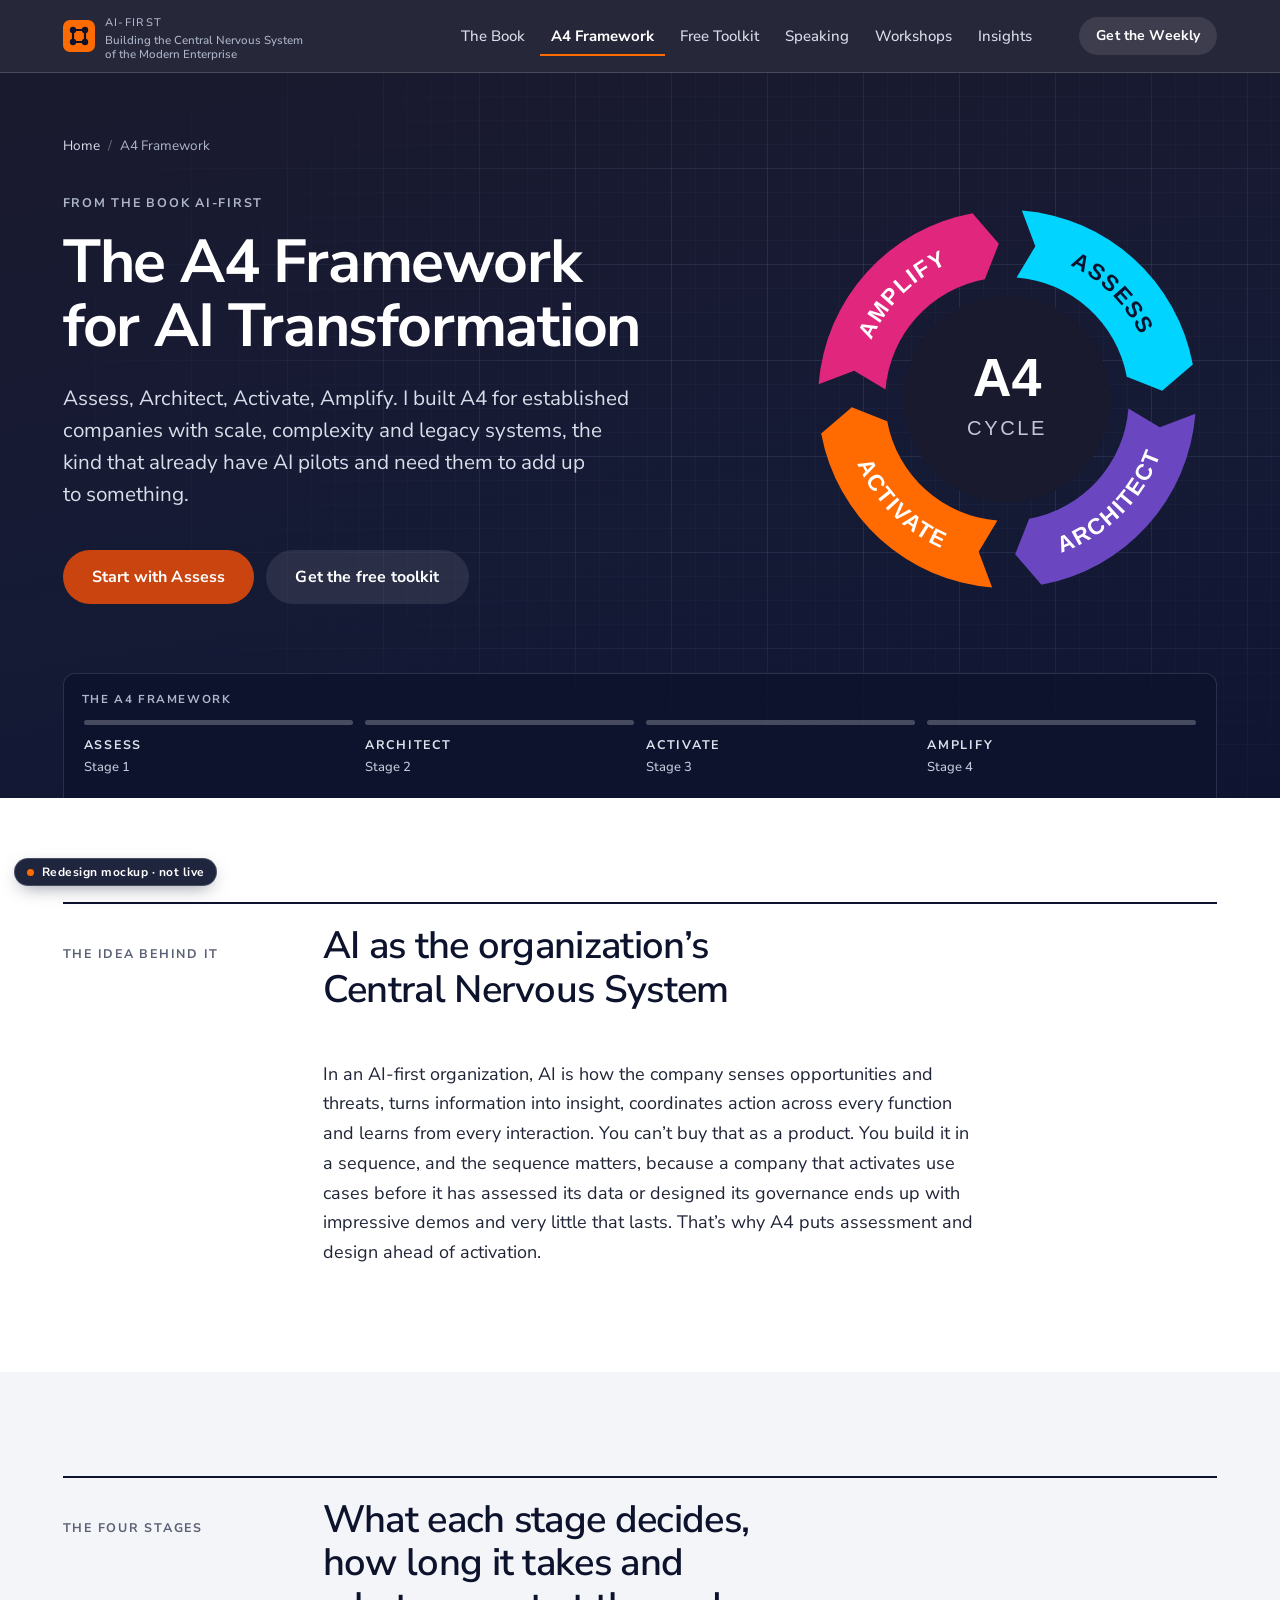
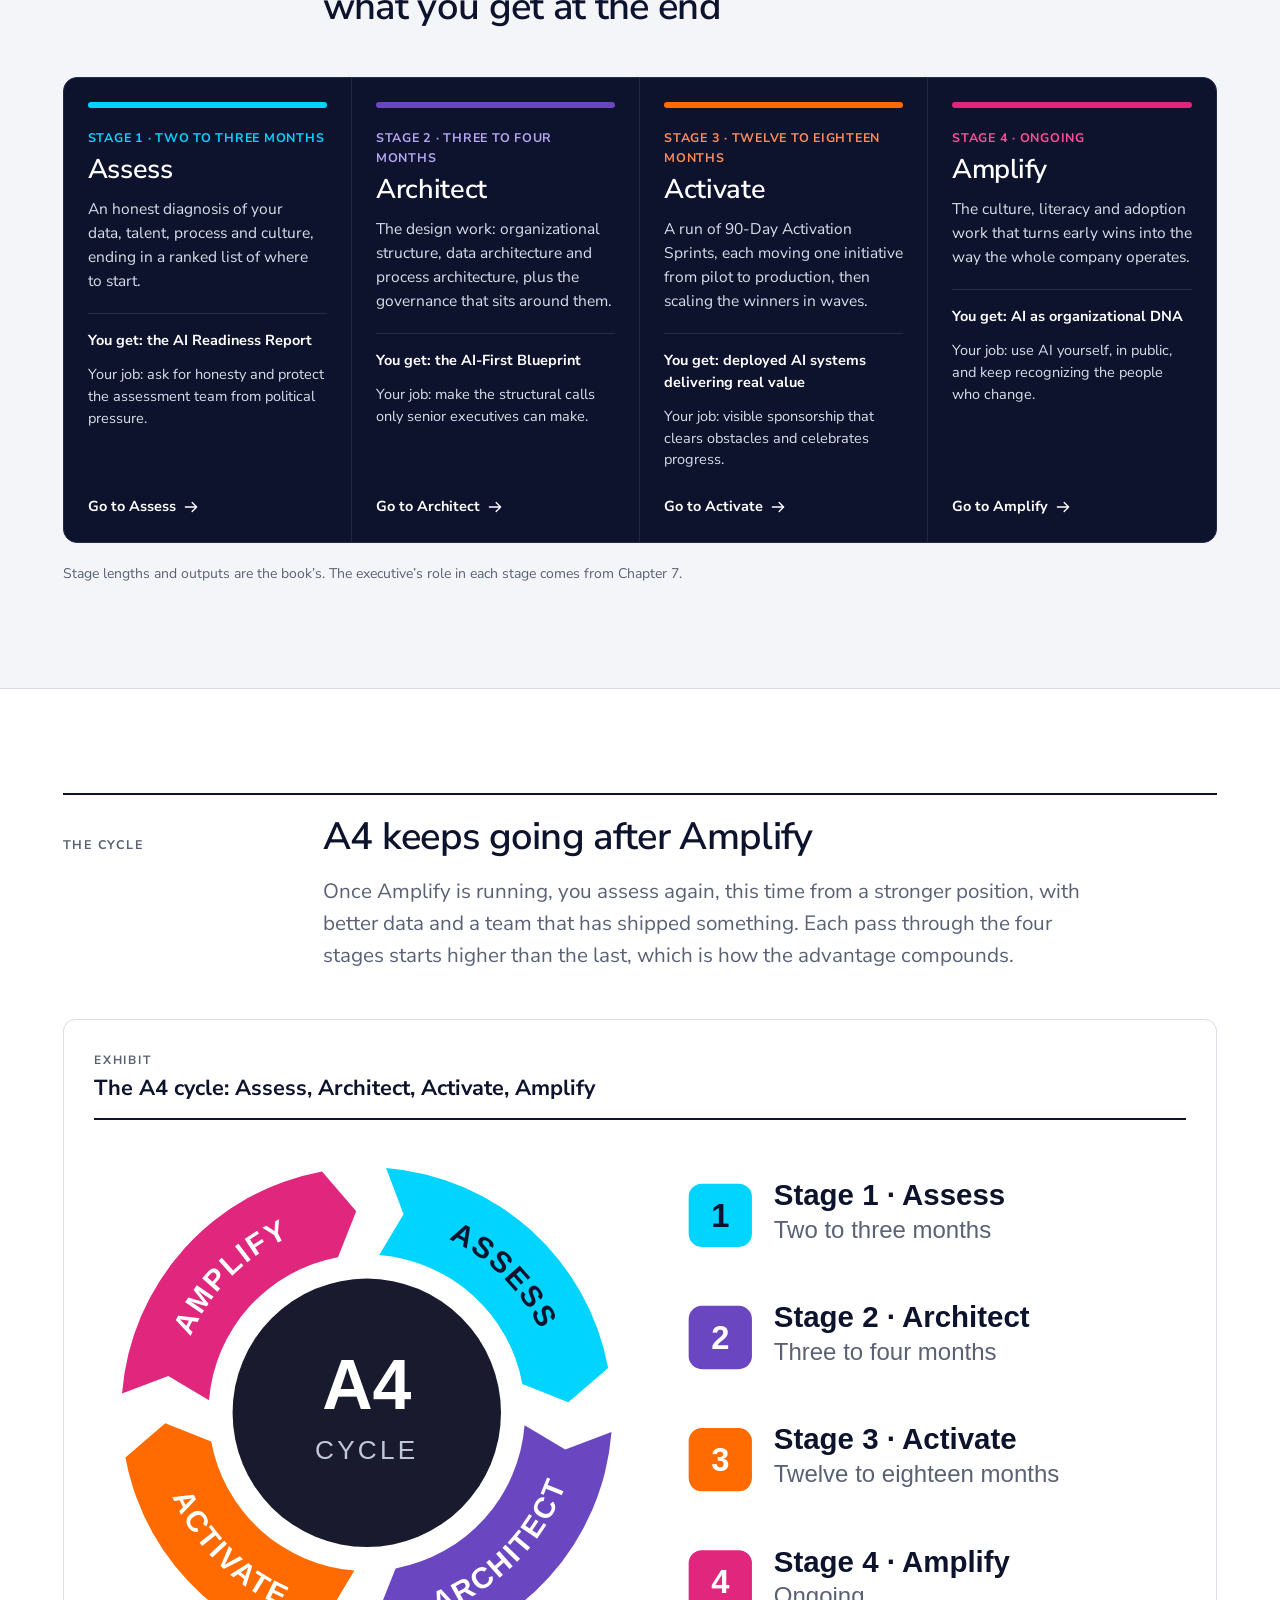
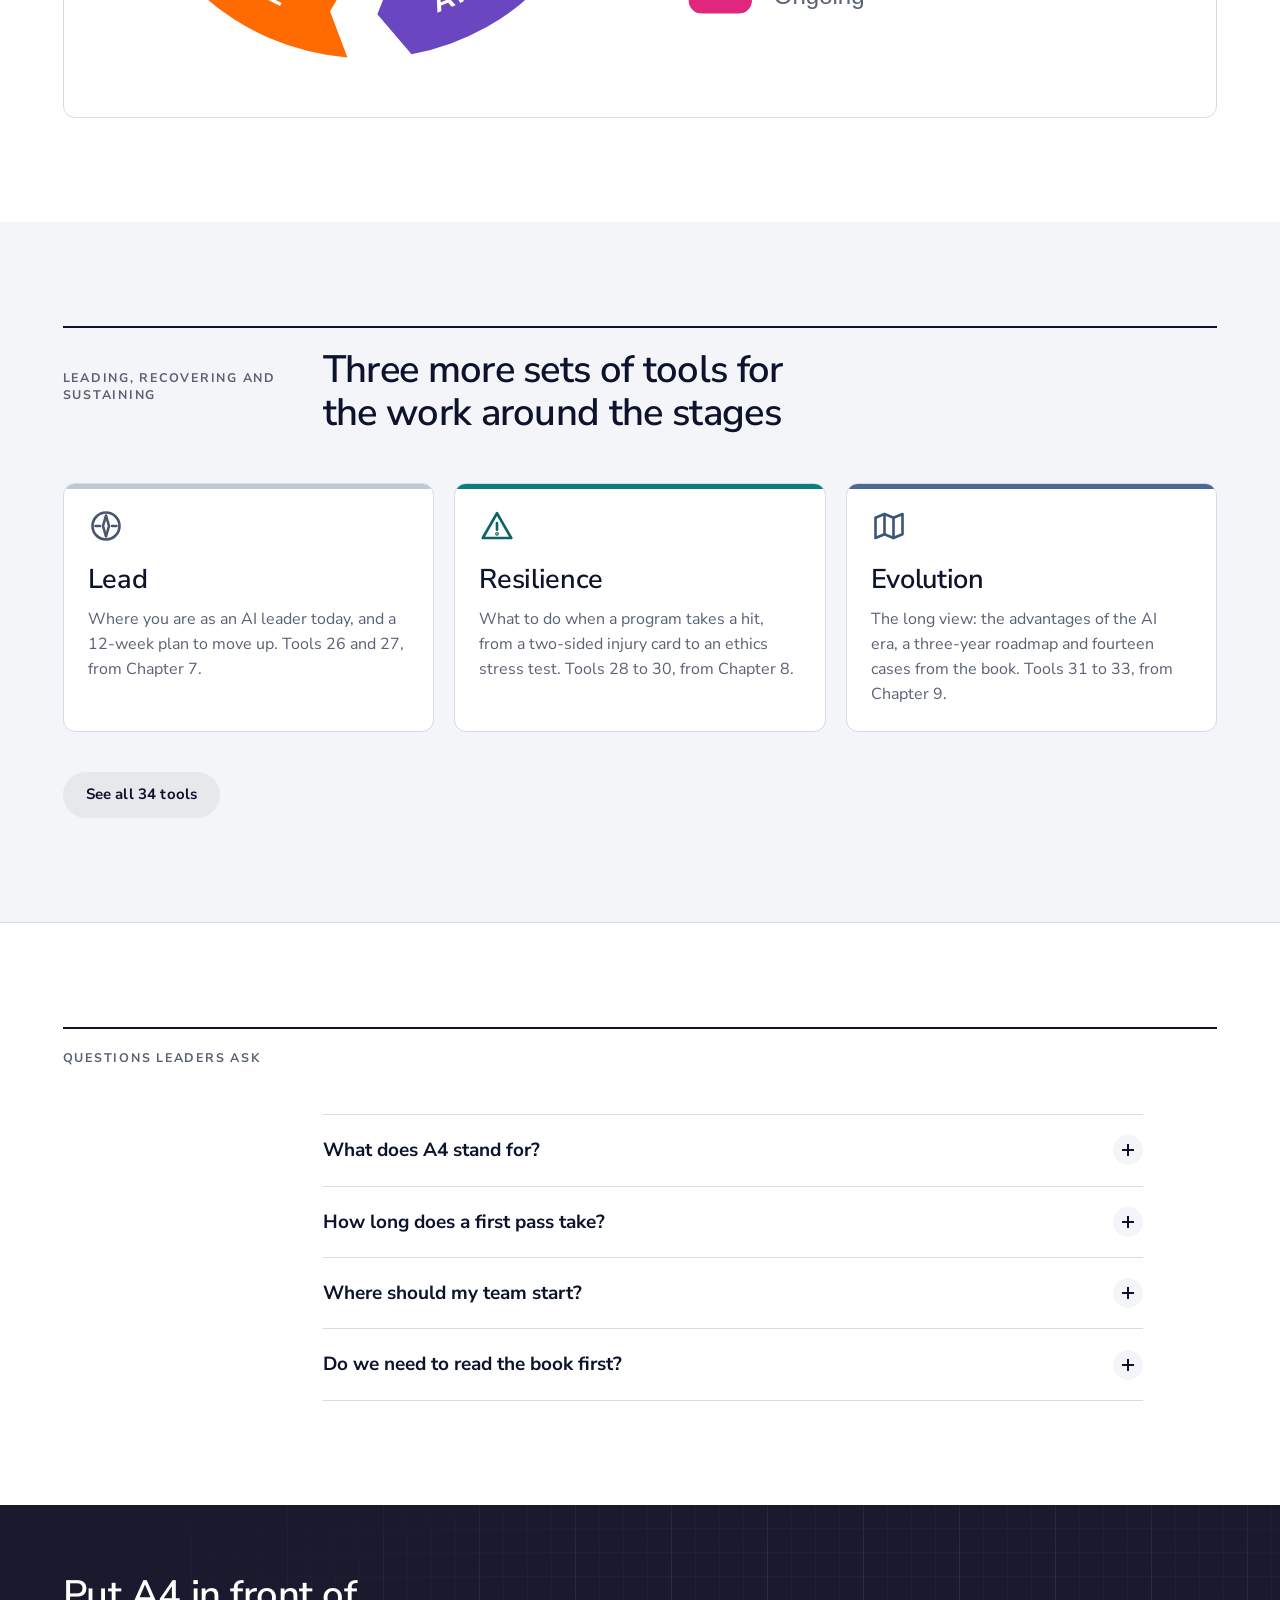
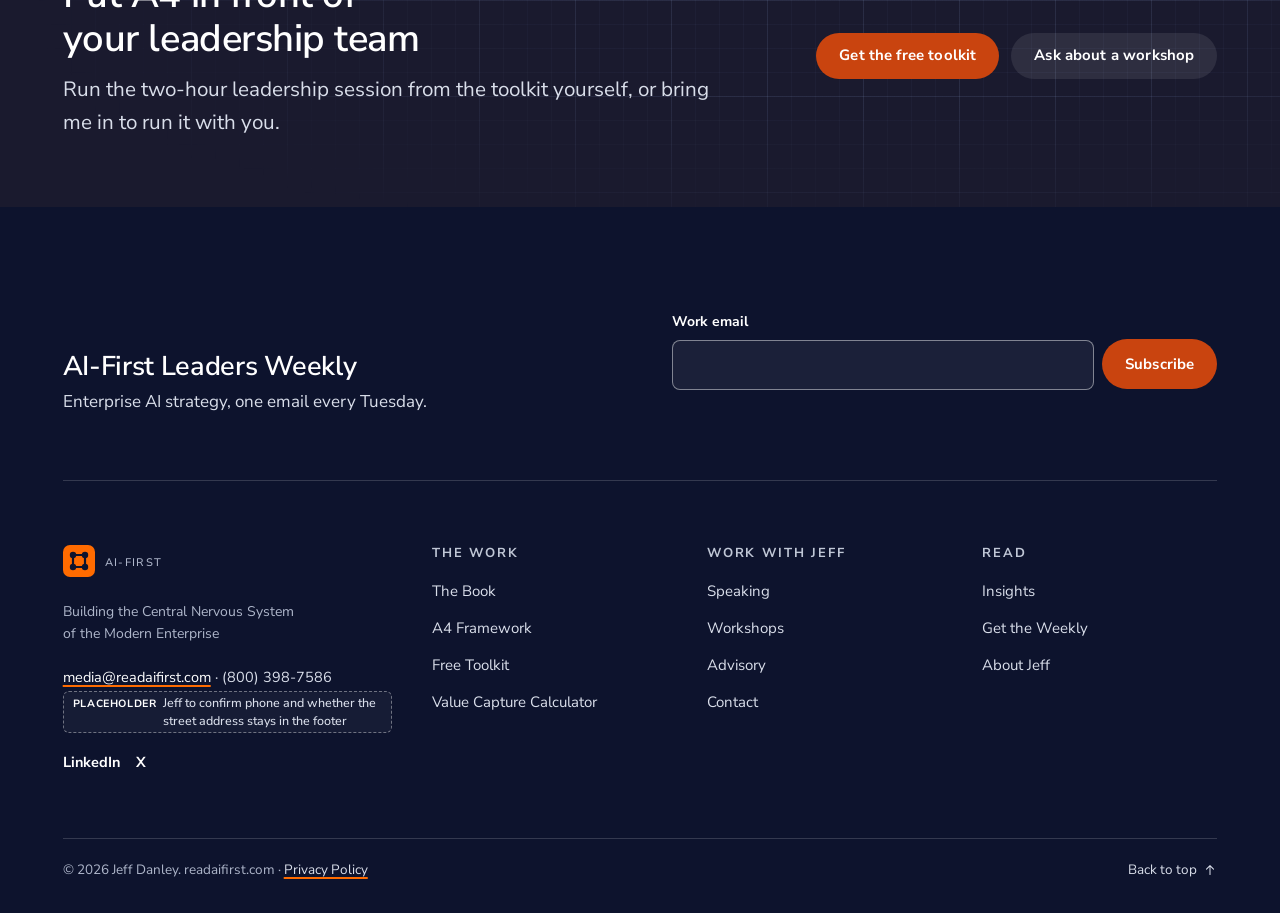
==== a4-framework/index.html @ 06c7c3de "readaifirst.com redesign mockup: 12 pages, noindex preview" ====
<!doctype html>
<html lang="en">
<head>
<meta charset="utf-8">
<meta name="viewport" content="width=device-width, initial-scale=1">
<meta name="robots" content="noindex,nofollow">
<title>The A4 Framework for AI Transformation | AI-First</title>
<meta name="description" content="Assess, Architect, Activate, Amplify: the four-stage AI transformation framework from the book AI-First, with 34 free tools mapped to each stage.">
<link rel="icon" type="image/png" href="../assets/brand/favicon-300.png">
<link rel="stylesheet" href="../assets/css/tokens.css">
<link rel="stylesheet" href="../assets/css/components.css">
<link rel="stylesheet" href="../assets/css/site.css">
<script src="../assets/js/site.js" defer></script>
</head>
<body id="top">
<a class="skip" href="#main">Skip to content</a>
<svg xmlns="http://www.w3.org/2000/svg" style="display:none" fill="none" stroke="currentColor" stroke-width="1.75" stroke-linecap="round" stroke-linejoin="round"><symbol id="i-assess" viewBox="0 0 24 24"><circle cx="10.5" cy="10.5" r="6.5"/><path d="M15.3 15.3 21 21"/><path d="M6.5 11h2l1.2-2.5 1.8 4.5 1.3-2H14.5"/></symbol><symbol id="i-architect" viewBox="0 0 24 24"><rect x="3" y="3" width="18" height="18" rx="2"/><path d="M3 9h18M9 3v18"/><path d="M9 21a12 12 0 0 1 12-12"/></symbol><symbol id="i-activate" viewBox="0 0 24 24"><circle cx="12" cy="12" r="9"/><path d="M13 6.5 8.5 13h3.5l-1 4.5 4.5-6.5H12z"/></symbol><symbol id="i-amplify" viewBox="0 0 24 24"><circle cx="12" cy="12" r="2"/><path d="M8.2 15.8a5.4 5.4 0 0 1 0-7.6M15.8 8.2a5.4 5.4 0 0 1 0 7.6"/><path d="M5.4 18.6a9.3 9.3 0 0 1 0-13.2M18.6 5.4a9.3 9.3 0 0 1 0 13.2"/></symbol><symbol id="i-leadership" viewBox="0 0 24 24"><circle cx="12" cy="12" r="9"/><path d="m12 5 2 7-2 7-2-7z"/><path d="M5 12h3M16 12h3"/></symbol><symbol id="i-assessment" viewBox="0 0 24 24"><rect x="5" y="3.5" width="14" height="18" rx="2"/><path d="M9 3.5h6v3H9z"/><path d="m8.5 12 1.5 1.5 3-3M8.5 17h7"/></symbol><symbol id="i-roadmap" viewBox="0 0 24 24"><path d="M3 6.5 9 4l6 2.5L21 4v13.5L15 20l-6-2.5L3 20z"/><path d="M9 4v13.5M15 6.5V20"/></symbol><symbol id="i-team" viewBox="0 0 24 24"><circle cx="9" cy="8" r="3"/><path d="M3.5 19a5.5 5.5 0 0 1 11 0"/><circle cx="17" cy="9" r="2.4"/><path d="M15.5 14.2A4.5 4.5 0 0 1 21 18.5"/></symbol><symbol id="i-governance" viewBox="0 0 24 24"><path d="M12 3 4.5 6v5.5c0 4.6 3.2 8.2 7.5 9.5 4.3-1.3 7.5-4.9 7.5-9.5V6z"/><path d="m9 12 2 2 4-4"/></symbol><symbol id="i-measurement" viewBox="0 0 24 24"><path d="M3.5 20.5h17"/><path d="M6.5 17v-5M11 17V8M15.5 17v-7M20 17V5"/></symbol><symbol id="i-risk" viewBox="0 0 24 24"><path d="M12 3.5 21.5 20h-19z"/><path d="M12 10v4.5"/><circle cx="12" cy="17.2" r=".4"/></symbol><symbol id="i-calendar" viewBox="0 0 24 24"><rect x="3.5" y="5" width="17" height="15.5" rx="2"/><path d="M3.5 10h17M8 3v4M16 3v4"/><path d="M8 14h2M14 14h2M8 17h2"/></symbol><symbol id="i-gate" viewBox="0 0 24 24"><path d="M4 21V7l8-4 8 4v14"/><path d="M4 21h16M9 21v-7h6v7"/><path d="M12 7.5v2"/></symbol><symbol id="i-signoff" viewBox="0 0 24 24"><path d="M3.5 18.5c2-1 3-4.5 4.8-4.5 1.6 0 .8 3.5 2.4 3.5 1.4 0 2-2.5 3.3-2.5 1 0 1 1.5 2 1.5"/><path d="M3.5 21h17"/><path d="m14.5 4.5 4 4L11 16H7v-4z"/></symbol><symbol id="i-culture" viewBox="0 0 24 24"><path d="M12 20.5s-7.5-4.4-7.5-10A4.3 4.3 0 0 1 12 7.6a4.3 4.3 0 0 1 7.5 2.9c0 5.6-7.5 10-7.5 10z"/><path d="M8 12h2l1-2 2 4 1-2h2"/></symbol><symbol id="i-learning" viewBox="0 0 24 24"><path d="M2.5 9 12 4.5 21.5 9 12 13.5z"/><path d="M6.5 11v5c1.5 1.5 3.5 2.3 5.5 2.3s4-.8 5.5-2.3v-5"/><path d="M21.5 9v5.5"/></symbol><symbol id="i-checklist" viewBox="0 0 24 24"><path d="m4 6.5 1.5 1.5 3-3M4 13l1.5 1.5 3-3"/><rect x="4" y="17.5" width="4" height="3.5" rx=".6"/><path d="M11.5 7h8.5M11.5 13.5h8.5M11.5 19.5h8.5"/></symbol><symbol id="i-info" viewBox="0 0 24 24"><circle cx="12" cy="12" r="9"/><path d="M12 11v5.5"/><circle cx="12" cy="7.8" r=".4"/></symbol><symbol id="i-book" viewBox="0 0 24 24"><path d="M12 6.5C10 5 7 4.5 3.5 5v13.5c3.5-.5 6.5 0 8.5 1.5 2-1.5 5-2 8.5-1.5V5C17 4.5 14 5 12 6.5z"/><path d="M12 6.5V20"/></symbol><symbol id="i-key" viewBox="0 0 24 24"><circle cx="12" cy="10" r="5.5"/><path d="M12 7.5v3M12 15.5V21M9.5 18.5h5"/></symbol><symbol id="i-target" viewBox="0 0 24 24"><circle cx="12" cy="12" r="9"/><circle cx="12" cy="12" r="5"/><circle cx="12" cy="12" r="1.2"/></symbol></svg>
<svg xmlns="http://www.w3.org/2000/svg" style="display:none" fill="none" stroke="currentColor" stroke-width="1.75" stroke-linecap="round" stroke-linejoin="round"><symbol id="i-arrow" viewBox="0 0 24 24"><path d="M4.5 12h15M13.5 6l6 6-6 6"/></symbol><symbol id="i-download" viewBox="0 0 24 24"><path d="M12 4v11M7 10.5l5 5 5-5"/><path d="M4.5 19.5h15"/></symbol><symbol id="i-eye" viewBox="0 0 24 24"><path d="M2.5 12S6 5.5 12 5.5 21.5 12 21.5 12 18 18.5 12 18.5 2.5 12 2.5 12z"/><circle cx="12" cy="12" r="3"/></symbol><symbol id="i-menu" viewBox="0 0 24 24"><path d="M4 7h16M4 12h16M4 17h16"/></symbol><symbol id="i-close" viewBox="0 0 24 24"><path d="M6 6l12 12M18 6 6 18"/></symbol><symbol id="i-pages" viewBox="0 0 24 24"><path d="M7 3.5h7.5L19 8v12.5H7z"/><path d="M14.5 3.5V8H19"/><path d="M4.5 7v15h11"/></symbol><symbol id="i-quote" viewBox="0 0 24 24"><path d="M4 17.5c0-5 1.5-8 5.5-10.5M4 17.5h5V12H4M14 17.5c0-5 1.5-8 5.5-10.5M14 17.5h5V12h-5"/></symbol><symbol id="i-award" viewBox="0 0 24 24"><circle cx="12" cy="9" r="5.5"/><path d="M8.5 13.3 7 21l5-2.5 5 2.5-1.5-7.7"/></symbol><symbol id="i-mic" viewBox="0 0 24 24"><rect x="9" y="3" width="6" height="11" rx="3"/><path d="M5.5 11a6.5 6.5 0 0 0 13 0M12 17.5V21M8.5 21h7"/></symbol></svg>
<header class="site-header on-dark">
  <div class="container bar">
    <a class="brand" href="../" aria-label="AI-First, home"><svg class="brand-mark" aria-hidden="true" focusable="false" xmlns="http://www.w3.org/2000/svg" viewBox="0 0 32 32" width="32" height="32"><rect width="32" height="32" rx="7" fill="#FF6B00"/><path d="M10 10h12v12H10z" fill="none" stroke="#0D132D" stroke-width="2.2"/><circle cx="10" cy="10" r="3.2" fill="#0D132D"/><circle cx="22" cy="10" r="3.2" fill="#0D132D"/><circle cx="10" cy="22" r="3.2" fill="#0D132D"/><circle cx="22" cy="22" r="3.2" fill="#0D132D"/></svg><span class="brand-word"><b><span class="nb">AI-First</span></b><span class="tagline">Building the Central Nervous System of the Modern Enterprise</span></span></a>
    <nav class="site-nav" id="site-nav" aria-label="Primary"><a href="../book/">The Book</a><a href="../a4-framework/" aria-current="page">A4 Framework</a><a href="../resources/">Free Toolkit</a><a href="../speaking/">Speaking</a><a href="../workshops/">Workshops</a><a href="../blog/">Insights</a><a class="btn btn--primary nav-cta" href="../weekly/">Get the Weekly</a></nav>
    <a class="btn btn--sm cta" href="../weekly/">Get the Weekly</a>
    <button class="nav-toggle" type="button" data-nav-toggle aria-expanded="false" aria-controls="site-nav" aria-label="Menu"><svg class="i-open" aria-hidden="true" focusable="false"><use href="#i-menu"/></svg><svg class="i-close" aria-hidden="true" focusable="false"><use href="#i-close"/></svg><span class="t-open">Menu</span><span class="t-close">Close</span></button>
  </div>
</header>
<main id="main">

<section class="page-hero field bp theme-dark" aria-labelledby="h1">
  <div class="container">
    <nav class="crumbs" aria-label="Breadcrumb"><ol><li><a href="../">Home</a></li><li aria-current="page">A4 Framework</li></ol></nav>
    <div class="hero-split">
      <div>
        <span class="label">From the book <span class="nb">AI-First</span></span>
        <h1 id="h1">The A4 Framework for AI Transformation</h1>
        <p class="lead">Assess, Architect, Activate, Amplify. I built A4 for established companies with scale, complexity and legacy systems, the kind that already have AI pilots and need them to add up to something.</p>
        <div class="actions"><a class="btn btn--primary btn--lg" href="../a4-framework/assess/">Start with Assess</a><a class="btn btn--secondary btn--lg" href="../resources/">Get the free toolkit</a></div>
      </div>
      <div class="ring rise"><svg class="exhibit-svg" xmlns="http://www.w3.org/2000/svg" viewBox="0 0 500 500" width="100%" role="img" aria-label="The A4 cycle" font-family="'Avenir Next', 'Helvetica Neue', Helvetica, Arial, sans-serif"><path d="M267.7,25.7 A225,225 0 0 1 471.2,209.0 L434.7,240.3 L392.6,223.6 A145,145 0 0 0 261.4,105.4 L283.7,68.1 Z" fill="#00d4ff" opacity="1"/><path id="a4arc5" d="M288.1,78.2 A176.0,176.0 0 0 1 421.8,211.9" fill="none"/><text font-size="27" font-weight="700" fill="#0D132D" letter-spacing="2" opacity="1"><textPath href="#a4arc5" startOffset="50%" text-anchor="middle">ASSESS</textPath></text><path d="M474.3,267.7 A225,225 0 0 1 291.0,471.2 L259.7,434.7 L276.4,392.6 A145,145 0 0 0 394.6,261.4 L431.9,283.7 Z" fill="#6B46C1" opacity="1"/><path id="a4arc6" d="M292.0,439.4 A194.0,194.0 0 0 0 439.4,292.0" fill="none"/><text font-size="27" font-weight="700" fill="#FFFFFF" letter-spacing="2" opacity="1"><textPath href="#a4arc6" startOffset="50%" text-anchor="middle">ARCHITECT</textPath></text><path d="M232.3,474.3 A225,225 0 0 1 28.8,291.0 L65.3,259.7 L107.4,276.4 A145,145 0 0 0 238.6,394.6 L216.3,431.9 Z" fill="#FF6B00" opacity="1"/><path id="a4arc7" d="M60.6,292.0 A194.0,194.0 0 0 0 208.0,439.4" fill="none"/><text font-size="27" font-weight="700" fill="#FFFFFF" letter-spacing="2" opacity="1"><textPath href="#a4arc7" startOffset="50%" text-anchor="middle">ACTIVATE</textPath></text><path d="M25.7,232.3 A225,225 0 0 1 209.0,28.8 L240.3,65.3 L223.6,107.4 A145,145 0 0 0 105.4,238.6 L68.1,216.3 Z" fill="#E0267D" opacity="1"/><path id="a4arc8" d="M78.2,211.9 A176.0,176.0 0 0 1 211.9,78.2" fill="none"/><text font-size="27" font-weight="700" fill="#FFFFFF" letter-spacing="2" opacity="1"><textPath href="#a4arc8" startOffset="50%" text-anchor="middle">AMPLIFY</textPath></text><circle cx="250" cy="250" r="123" fill="#1a1a2e"/><text font-size="64" font-weight="700" fill="#FFFFFF" text-anchor="middle"><tspan x="250.0" y="246.4">A4</tspan></text><text font-size="24" font-weight="500" fill="#C0C7D6" text-anchor="middle" letter-spacing="3"><tspan x="250.0" y="292.4">CYCLE</tspan></text><g opacity="1"><rect x="545" y="40" width="58" height="58" rx="12" fill="#00d4ff"/><text font-size="30" font-weight="700" fill="#0D132D" text-anchor="middle"><tspan x="574.0" y="79.5">1</tspan></text><text font-size="27" font-weight="700" fill="#0D132D" text-anchor="start"><tspan x="623.0" y="59.6">Stage 1 · Assess</tspan></text><text font-size="22" font-weight="400" fill="#5A6175" text-anchor="start"><tspan x="623.0" y="89.6">Two to three months</tspan></text></g><g opacity="1"><rect x="545" y="152" width="58" height="58" rx="12" fill="#6B46C1"/><text font-size="30" font-weight="700" fill="#FFFFFF" text-anchor="middle"><tspan x="574.0" y="191.5">2</tspan></text><text font-size="27" font-weight="700" fill="#0D132D" text-anchor="start"><tspan x="623.0" y="171.6">Stage 2 · Architect</tspan></text><text font-size="22" font-weight="400" fill="#5A6175" text-anchor="start"><tspan x="623.0" y="201.6">Three to four months</tspan></text></g><g opacity="1"><rect x="545" y="264" width="58" height="58" rx="12" fill="#FF6B00"/><text font-size="30" font-weight="700" fill="#FFFFFF" text-anchor="middle"><tspan x="574.0" y="303.5">3</tspan></text><text font-size="27" font-weight="700" fill="#0D132D" text-anchor="start"><tspan x="623.0" y="283.6">Stage 3 · Activate</tspan></text><text font-size="22" font-weight="400" fill="#5A6175" text-anchor="start"><tspan x="623.0" y="313.6">Twelve to eighteen months</tspan></text></g><g opacity="1"><rect x="545" y="376" width="58" height="58" rx="12" fill="#E0267D"/><text font-size="30" font-weight="700" fill="#FFFFFF" text-anchor="middle"><tspan x="574.0" y="415.5">4</tspan></text><text font-size="27" font-weight="700" fill="#0D132D" text-anchor="start"><tspan x="623.0" y="395.6">Stage 4 · Amplify</tspan></text><text font-size="22" font-weight="400" fill="#5A6175" text-anchor="start"><tspan x="623.0" y="425.6">Ongoing</tspan></text></g></svg></div>
    </div>
    <div class="hero-strip"><div class="strip-panel"><div class="strip-label"><span>The A4 Framework</span></div><a4-strip on-dark label="A4 Framework stages" href-assess="../a4-framework/assess/" href-architect="../a4-framework/architect/" href-activate="../a4-framework/activate/" href-amplify="../a4-framework/amplify/" class="on-dark"></a4-strip></div></div>
  </div>
</section>
<section class="s s-white" aria-labelledby="why-h">
  <div class="container">
    <div class="sec-head "><span class="label">The idea behind it</span><h2 id="why-h">AI as the organization’s Central Nervous System</h2></div>
    <div class="prose" data-indent><p>In an <span class="nb">AI-first</span> organization, AI is how the company senses opportunities and threats, turns information into insight, coordinates action across every function and learns from every interaction. You can’t buy that as a product. You build it in a sequence, and the sequence matters, because a company that activates use cases before it has assessed its data or designed its governance ends up with impressive demos and very little that lasts. That’s why A4 puts assessment and design ahead of activation.</p></div>
  </div>
</section>
<section class="s s-tint" aria-labelledby="fs-h">
  <div class="container">
    <div class="sec-head "><span class="label">The four stages</span><h2 id="fs-h">What each stage decides, how long it takes and what you get at the end</h2></div>
    <div class="stage-cards"><article class="stage-card" data-stage="assess"><span class="stag">Stage 1 · Two to three months</span><h3>Assess</h3><p>An honest diagnosis of your data, talent, process and culture, ending in a ranked list of where to start.</p>
      <dl><dd class="out">You get: the AI Readiness Report</dd><dd>Your job: ask for honesty and protect the assessment team from political pressure.</dd></dl><a class="link-arrow" href="../a4-framework/assess/">Go to Assess<svg aria-hidden="true" focusable="false"><use href="#i-arrow"/></svg></a></article><article class="stage-card" data-stage="architect"><span class="stag">Stage 2 · Three to four months</span><h3>Architect</h3><p>The design work: organizational structure, data architecture and process architecture, plus the governance that sits around them.</p>
      <dl><dd class="out">You get: the <span class="nb">AI-First</span> Blueprint</dd><dd>Your job: make the structural calls only senior executives can make.</dd></dl><a class="link-arrow" href="../a4-framework/architect/">Go to Architect<svg aria-hidden="true" focusable="false"><use href="#i-arrow"/></svg></a></article><article class="stage-card" data-stage="activate"><span class="stag">Stage 3 · Twelve to eighteen months</span><h3>Activate</h3><p>A run of 90-Day Activation Sprints, each moving one initiative from pilot to production, then scaling the winners in waves.</p>
      <dl><dd class="out">You get: deployed AI systems delivering real value</dd><dd>Your job: visible sponsorship that clears obstacles and celebrates progress.</dd></dl><a class="link-arrow" href="../a4-framework/activate/">Go to Activate<svg aria-hidden="true" focusable="false"><use href="#i-arrow"/></svg></a></article><article class="stage-card" data-stage="amplify"><span class="stag">Stage 4 · Ongoing</span><h3>Amplify</h3><p>The culture, literacy and adoption work that turns early wins into the way the whole company operates.</p>
      <dl><dd class="out">You get: AI as organizational DNA</dd><dd>Your job: use AI yourself, in public, and keep recognizing the people who change.</dd></dl><a class="link-arrow" href="../a4-framework/amplify/">Go to Amplify<svg aria-hidden="true" focusable="false"><use href="#i-arrow"/></svg></a></article></div>
    <p class="micro" style="margin-top:var(--sp-5)">Stage lengths and outputs are the book’s. The executive’s role in each stage comes from Chapter 7.</p>
  </div>
</section>
<section class="s s-white" aria-labelledby="cy-h">
  <div class="container">
    <div class="sec-head "><span class="label">The cycle</span><h2 id="cy-h">A4 keeps going after Amplify</h2><p>Once Amplify is running, you assess again, this time from a stronger position, with better data and a team that has shipped something. Each pass through the four stages starts higher than the last, which is how the advantage compounds.</p></div>
    <figure class="exhibit"><figcaption class="fig-head"><span class="fig-num">Exhibit</span><span class="fig-title">The A4 cycle: Assess, Architect, Activate, Amplify</span></figcaption><div class="fig-body fig-scroll"><svg class="exhibit-svg" xmlns="http://www.w3.org/2000/svg" viewBox="0 0 1000 500" width="100%" role="img" aria-label="A4 cycle: Assess, Architect, Activate, Amplify" font-family="'Avenir Next', 'Helvetica Neue', Helvetica, Arial, sans-serif"><path d="M267.7,25.7 A225,225 0 0 1 471.2,209.0 L434.7,240.3 L392.6,223.6 A145,145 0 0 0 261.4,105.4 L283.7,68.1 Z" fill="#00d4ff" opacity="1"/><path id="a4arc9" d="M288.1,78.2 A176.0,176.0 0 0 1 421.8,211.9" fill="none"/><text font-size="27" font-weight="700" fill="#0D132D" letter-spacing="2" opacity="1"><textPath href="#a4arc9" startOffset="50%" text-anchor="middle">ASSESS</textPath></text><path d="M474.3,267.7 A225,225 0 0 1 291.0,471.2 L259.7,434.7 L276.4,392.6 A145,145 0 0 0 394.6,261.4 L431.9,283.7 Z" fill="#6B46C1" opacity="1"/><path id="a4arc10" d="M292.0,439.4 A194.0,194.0 0 0 0 439.4,292.0" fill="none"/><text font-size="27" font-weight="700" fill="#FFFFFF" letter-spacing="2" opacity="1"><textPath href="#a4arc10" startOffset="50%" text-anchor="middle">ARCHITECT</textPath></text><path d="M232.3,474.3 A225,225 0 0 1 28.8,291.0 L65.3,259.7 L107.4,276.4 A145,145 0 0 0 238.6,394.6 L216.3,431.9 Z" fill="#FF6B00" opacity="1"/><path id="a4arc11" d="M60.6,292.0 A194.0,194.0 0 0 0 208.0,439.4" fill="none"/><text font-size="27" font-weight="700" fill="#FFFFFF" letter-spacing="2" opacity="1"><textPath href="#a4arc11" startOffset="50%" text-anchor="middle">ACTIVATE</textPath></text><path d="M25.7,232.3 A225,225 0 0 1 209.0,28.8 L240.3,65.3 L223.6,107.4 A145,145 0 0 0 105.4,238.6 L68.1,216.3 Z" fill="#E0267D" opacity="1"/><path id="a4arc12" d="M78.2,211.9 A176.0,176.0 0 0 1 211.9,78.2" fill="none"/><text font-size="27" font-weight="700" fill="#FFFFFF" letter-spacing="2" opacity="1"><textPath href="#a4arc12" startOffset="50%" text-anchor="middle">AMPLIFY</textPath></text><circle cx="250" cy="250" r="123" fill="#1a1a2e"/><text font-size="64" font-weight="700" fill="#FFFFFF" text-anchor="middle"><tspan x="250.0" y="246.4">A4</tspan></text><text font-size="24" font-weight="500" fill="#C0C7D6" text-anchor="middle" letter-spacing="3"><tspan x="250.0" y="292.4">CYCLE</tspan></text><g opacity="1"><rect x="545" y="40" width="58" height="58" rx="12" fill="#00d4ff"/><text font-size="30" font-weight="700" fill="#0D132D" text-anchor="middle"><tspan x="574.0" y="79.5">1</tspan></text><text font-size="27" font-weight="700" fill="#0D132D" text-anchor="start"><tspan x="623.0" y="59.6">Stage 1 · Assess</tspan></text><text font-size="22" font-weight="400" fill="#5A6175" text-anchor="start"><tspan x="623.0" y="89.6">Two to three months</tspan></text></g><g opacity="1"><rect x="545" y="152" width="58" height="58" rx="12" fill="#6B46C1"/><text font-size="30" font-weight="700" fill="#FFFFFF" text-anchor="middle"><tspan x="574.0" y="191.5">2</tspan></text><text font-size="27" font-weight="700" fill="#0D132D" text-anchor="start"><tspan x="623.0" y="171.6">Stage 2 · Architect</tspan></text><text font-size="22" font-weight="400" fill="#5A6175" text-anchor="start"><tspan x="623.0" y="201.6">Three to four months</tspan></text></g><g opacity="1"><rect x="545" y="264" width="58" height="58" rx="12" fill="#FF6B00"/><text font-size="30" font-weight="700" fill="#FFFFFF" text-anchor="middle"><tspan x="574.0" y="303.5">3</tspan></text><text font-size="27" font-weight="700" fill="#0D132D" text-anchor="start"><tspan x="623.0" y="283.6">Stage 3 · Activate</tspan></text><text font-size="22" font-weight="400" fill="#5A6175" text-anchor="start"><tspan x="623.0" y="313.6">Twelve to eighteen months</tspan></text></g><g opacity="1"><rect x="545" y="376" width="58" height="58" rx="12" fill="#E0267D"/><text font-size="30" font-weight="700" fill="#FFFFFF" text-anchor="middle"><tspan x="574.0" y="415.5">4</tspan></text><text font-size="27" font-weight="700" fill="#0D132D" text-anchor="start"><tspan x="623.0" y="395.6">Stage 4 · Amplify</tspan></text><text font-size="22" font-weight="400" fill="#5A6175" text-anchor="start"><tspan x="623.0" y="425.6">Ongoing</tspan></text></g></svg></div></figure>
  </div>
</section>
<section class="s s-tint" aria-labelledby="by-h">
  <div class="container">
    <div class="sec-head "><span class="label">Leading, recovering and sustaining</span><h2 id="by-h">Three more sets of tools for the work around the stages</h2></div>
    <div class="grid-3"><article class="lead-tile" data-stage="lead"><svg class="icon" aria-hidden="true" focusable="false"><use href="#i-leadership"/></svg><h3>Lead</h3><p>Where you are as an AI leader today, and a 12-week plan to move up. Tools 26 and 27, from Chapter 7.</p></article><article class="lead-tile" data-stage="resilience"><svg class="icon" aria-hidden="true" focusable="false"><use href="#i-risk"/></svg><h3>Resilience</h3><p>What to do when a program takes a hit, from a two-sided injury card to an ethics stress test. Tools 28 to 30, from Chapter 8.</p></article><article class="lead-tile" data-stage="evolution"><svg class="icon" aria-hidden="true" focusable="false"><use href="#i-roadmap"/></svg><h3>Evolution</h3><p>The long view: the advantages of the AI era, a three-year roadmap and fourteen cases from the book. Tools 31 to 33, from Chapter 9.</p></article></div>
    <div class="actions" style="margin-top:var(--sp-8)"><a class="btn btn--secondary" href="../resources/">See all 34 tools</a></div>
  </div>
</section>
<section class="s s-white" aria-labelledby="fq-h">
  <div class="container">
    <div class="sec-head "><span class="label">Questions leaders ask</span></div><h2 id="fq-h" class="sr-only">Questions leaders ask</h2>
    <div data-indent style="max-width:820px"><div class="faq"><details><summary>What does A4 stand for?<span class="pm" aria-hidden="true"></span></summary><div class="a"><p>Assess, Architect, Activate and Amplify, the four stages in my book <span class="nb">AI-First:</span> Building the Central Nervous System of the Modern Enterprise.</p></div></details><details><summary>How long does a first pass take?<span class="pm" aria-hidden="true"></span></summary><div class="a"><p>The book puts Assess at two to three months and Architect at three to four. Activate runs twelve to eighteen months as a series of 90-day sprints, and Amplify keeps going after that.</p></div></details><details><summary>Where should my team start?<span class="pm" aria-hidden="true"></span></summary><div class="a"><p>Almost always with Assess. If you want a quick read first, Tool 07 places your organization as Traditional, AI-Enabled or <span class="nb">AI-First</span> in about ten minutes per leader.</p></div></details><details><summary>Do we need to read the book first?<span class="pm" aria-hidden="true"></span></summary><div class="a"><p>It helps. Every tool also stands on its own, and each one opens with who fills it in, how long it takes and what comes out.</p></div></details></div></div>
  </div>
</section>
<section class="s s-dark theme-dark bp s-tight" aria-labelledby="cta-h">
  <div class="container cta-band"><div><h2 id="cta-h">Put A4 in front of your leadership team</h2><p>Run the two-hour leadership session from the toolkit yourself, or bring me in to run it with you.</p></div>
  <div class="actions"><a class="btn btn--primary" href="../resources/">Get the free toolkit</a><a class="btn btn--secondary" href="../workshops/#inquiry">Ask about a workshop</a></div></div>
</section>
</main>
<footer class="site-footer theme-dark" id="footer">
  <div class="container">
    <div class="ft-band"><div><h2><span class="nb">AI-First</span> Leaders Weekly</h2><p>Enterprise AI strategy, one email every Tuesday.</p></div>
      <form class="nl-form" data-newsletter data-success="You’re in. The first issue arrives Tuesday." novalidate><div class="form-row"><div class="field"><label for="ft-em">Work email</label><input class="input" id="ft-em" name="email" type="email" autocomplete="email" required></div><button class="btn btn--primary" type="submit">Subscribe</button></div><p class="field-msg" role="status" aria-live="polite"></p></form></div>
    <div class="top">
      <div>
        <a class="brand" href="../" aria-label="AI-First, home"><svg class="brand-mark" aria-hidden="true" focusable="false" xmlns="http://www.w3.org/2000/svg" viewBox="0 0 32 32" width="32" height="32"><rect width="32" height="32" rx="7" fill="#FF6B00"/><path d="M10 10h12v12H10z" fill="none" stroke="#0D132D" stroke-width="2.2"/><circle cx="10" cy="10" r="3.2" fill="#0D132D"/><circle cx="22" cy="10" r="3.2" fill="#0D132D"/><circle cx="10" cy="22" r="3.2" fill="#0D132D"/><circle cx="22" cy="22" r="3.2" fill="#0D132D"/></svg><span class="brand-word"><b><span class="nb">AI-First</span></b></span></a>
        <p class="tagline-ft">Building the Central Nervous System of the Modern Enterprise</p>
        <p class="contact"><a href="mailto:media@readaifirst.com">media@readaifirst.com</a> · (800) 398-7586 <span class="ph"><b>Placeholder</b>Jeff to confirm phone and whether the street address stays in the footer</span></p>
        <div class="social"><a href="https://www.linkedin.com/in/jeffdanley" target="_blank" rel="noopener">LinkedIn</a><a href="https://x.com/jeffdanley" target="_blank" rel="noopener">X</a></div>
      </div>
      <div><h4>The work</h4><ul><li><a href="../book/">The Book</a></li><li><a href="../a4-framework/">A4 Framework</a></li><li><a href="../resources/">Free Toolkit</a></li><li><a href="https://readaifirst.com/value-capture-calculator/" target=_blank rel=noopener>Value Capture Calculator</a></li></ul></div>
      <div><h4>Work with Jeff</h4><ul><li><a href="../speaking/">Speaking</a></li><li><a href="../workshops/">Workshops</a></li><li><a href="../workshops/">Advisory</a></li><li><a href="mailto:media@readaifirst.com">Contact</a></li></ul></div>
      <div><h4>Read</h4><ul><li><a href="../blog/">Insights</a></li><li><a href="../weekly/">Get the Weekly</a></li><li><a href="../book/#about">About Jeff</a></li></ul></div>
    </div>
    <div class="bottom"><span>© 2026 Jeff Danley. readaifirst.com · <a href="https://readaifirst.com/privacy-policy/" target="_blank" rel="noopener">Privacy Policy</a></span><a class="top-link" href="#top">Back to top<svg aria-hidden="true" focusable="false"><use href="#i-arrow"/></svg></a></div>
  </div>
</footer>
<div class="mock-badge" role="note"><i aria-hidden="true"></i>Redesign mockup · not live</div>
</body>
</html>
---- assets/css/tokens.css ----
/* =====================================================================
   AI-First web design system: tokens
   Source of truth: resources-audit-2026-11/v2/template/brand.py (A4 Toolkit v2)
   Print hexes are copied 1:1. Web-only values (button fills, on-dark text
   accents) are derived for WCAG AA and noted beside each token.
   ===================================================================== */

/* Webfont: Nunito Sans (Google Fonts, OFL). Avenir Next is listed first and
   is used wherever it is installed (every Mac and iPhone). Nunito Sans is the
   closest free face to it: the same geometric skeleton with humanist
   terminals, a true 600 weight for headings, and a large x-height that holds
   up at 15px body sizes. Manrope was the runner-up, but it reads more
   technical and narrower than Avenir. */
@import url("https://fonts.googleapis.com/css2?family=Nunito+Sans:ital,opsz,wght@0,6..12,400..800;1,6..12,400..600&display=swap");

:root {
  /* ---------- brand (brand.py, unchanged) ---------- */
  --navy:    #0D132D;   /* Midnight Blue: headings, body ink, dark field */
  --indigo:  #1a1a2e;   /* Deep Indigo: cover / hero field */
  --orange:  #FF6B00;   /* Electric Orange: the single accent */
  --cyan:    #00d4ff;
  --violet:  #6B46C1;
  --magenta: #E0267D;
  --silver:  #C0C7D6;
  --teal:    #0E7C7B;
  --steel:   #4A6A94;
  --ink:     #1F2437;   /* body text on light */
  --muted:   #5A6175;   /* secondary text on light (6.2:1 on white) */
  --rule:    #D7DBE5;   /* hairlines on light */
  --tint:    #F4F5F9;   /* panel tint */
  --white:   #FFFFFF;
  --paper:   #FBFBFD;   /* light page field, a hair off pure white */

  /* ---------- web-only derived colours (AA checked) ---------- */
  --orange-fill:   #C9440F;  /* button fill, white text 4.86:1 (orange+white is 2.86:1, fails) */
  --orange-fill-h: #B23A0B;  /* hover, white text 5.9:1 */
  --orange-ink:    #C24F00;  /* orange text on white 4.76:1 */
  --orange-on-dark:#FF8A57;  /* small orange text on indigo 7.3:1 */
  --cyan-ink:      #007A99;  /* cyan text on white 4.95:1 */
  --violet-on-dark:#B5A4F0;  /* 7.7:1 on indigo */
  --magenta-fill:  #B81D66;  /* chip fill, white text 6.2:1 (magenta+white is 4.43:1) */
  --magenta-on-dark:#FF4F98; /* 5.5:1 on indigo */
  --teal-on-dark:  #2BB5B3;
  --steel-on-dark: #7E9CC6;
  --text-on-dark:  #FFFFFF;
  --text-on-dark-2:#D9DEEA;  /* secondary on indigo 12.7:1 (cover-sub value) */
  --text-on-dark-3:#AEB6CA;  /* tertiary on indigo, captions only */
  --rule-on-dark:  rgba(255,255,255,.16);
  --lattice-line:  #8FA3D6;  /* exhibits.lattice_motif edge colour */

  /* ---------- stage accents (brand.py PHASES) ----------
     fill = segment / chip colour, on = text on the fill, ink = text on white,
     dark = text on the dark field, tint = light panel */
  --assess-fill: var(--cyan);    --assess-on: var(--navy);   --assess-ink: #007A99; --assess-dark: var(--cyan);            --assess-tint: #E5FAFF;
  --architect-fill: var(--violet); --architect-on: #fff;     --architect-ink: #6B46C1; --architect-dark: var(--violet-on-dark); --architect-tint: #F0EBFA;
  --activate-fill: var(--orange); --activate-on: var(--navy); --activate-ink: #C24F00; --activate-dark: var(--orange-on-dark); --activate-tint: #FFF1E6;
  --amplify-fill: var(--magenta-fill); --amplify-on: #fff;   --amplify-ink: #B81D66; --amplify-dark: var(--magenta-on-dark); --amplify-tint: #FCE9F2;
  --lead-fill: var(--silver);    --lead-on: var(--navy);     --lead-ink: #4B556B;   --lead-dark: var(--silver);            --lead-tint: #EEF0F5;
  --resilience-fill: var(--teal); --resilience-on: #fff;     --resilience-ink: #0B6463; --resilience-dark: var(--teal-on-dark); --resilience-tint: #E3F2F1;
  --evolution-fill: var(--steel); --evolution-on: #fff;      --evolution-ink: #3B5679; --evolution-dark: var(--steel-on-dark); --evolution-tint: #EAF0F7;
  /* Note: print chips put white on orange; the web chip uses navy on orange (6.4:1). */

  /* ---------- typography ---------- */
  --font-sans: "Avenir Next", "Nunito Sans", "Avenir", "Helvetica Neue", Helvetica, Arial, sans-serif;
  --font-num: var(--font-sans);           /* tabular-nums via font-variant-numeric */
  --fw-regular: 400; --fw-medium: 500;
  --fw-heading: 600;  /* 600 is reserved for h1-h3, as in print */
  --fw-bold: 700;

  /* fluid scale, 390px to 1440px viewports (ratio ~1.25 mobile, ~1.333 desktop) */
  --fs-xs:   0.8125rem;                                   /* 13px  labels, chips */
  --fs-sm:   0.9375rem;                                   /* 15px  captions, meta */
  --fs-base: 1.0625rem;                                   /* 17px  body */
  --fs-lg:   clamp(1.125rem, 1.06rem + 0.29vw, 1.3125rem);/* 18-21 lead paragraph */
  --fs-h4:   clamp(1.1875rem, 1.12rem + 0.3vw, 1.375rem); /* 19-22 card titles */
  --fs-h3:   clamp(1.375rem, 1.24rem + 0.57vw, 1.75rem);  /* 22-28 */
  --fs-h2:   clamp(1.75rem, 1.47rem + 1.14vw, 2.5rem);    /* 28-40 */
  --fs-h1:   clamp(2.25rem, 1.71rem + 2.29vw, 3.75rem);   /* 36-60 */
  --fs-display: clamp(2.5rem, 1.95rem + 2.3vw, 4rem); /* 40-64 hero, 2 lines at 1440 */
  --fs-stat: clamp(4rem, 2.9rem + 4.6vw, 7rem);           /* pull-stat numeral */
  --lh-tight: 1.04; --lh-heading: 1.15; --lh-body: 1.6;
  --ls-display: -0.022em; --ls-heading: -0.012em;
  --ls-label: 0.14em;  /* uppercase labels (print: 1.6pt on 8.5pt) */
  --measure: 66ch;

  /* ---------- space (4px base) ---------- */
  --sp-1: 4px;  --sp-2: 8px;  --sp-3: 12px; --sp-4: 16px; --sp-5: 20px;
  --sp-6: 24px; --sp-7: 32px; --sp-8: 40px; --sp-9: 48px; --sp-10: 64px;
  --sp-11: 80px; --sp-12: 96px; --sp-13: 128px;
  --section-y: clamp(64px, 40px + 5vw, 128px);
  --gutter: clamp(20px, 12px + 2.4vw, 48px);
  --container: 1240px;

  /* ---------- radii (one documented rule) ----------
     interactive pills (buttons, chips, tool numbers) = full pill, as on the covers;
     cards and panels = 10px; inputs = 8px; images = 6px */
  --r-pill: 999px; --r-card: 10px; --r-input: 8px; --r-img: 6px; --r-bar: 3px;

  /* ---------- shadows (tinted navy, offset + blur, never black halos) ---------- */
  --sh-1: 0 1px 2px rgba(13,19,45,.06), 0 1px 1px rgba(13,19,45,.04);
  --sh-2: 0 6px 16px -4px rgba(13,19,45,.12), 0 2px 4px rgba(13,19,45,.05);
  --sh-3: 0 18px 40px -12px rgba(13,19,45,.24), 0 4px 10px rgba(13,19,45,.06);
  --sh-cover: 0 24px 48px -16px rgba(0,0,0,.55), 0 6px 14px rgba(0,0,0,.25);
  --focus-ring: 0 0 0 3px var(--paper), 0 0 0 5px var(--cyan-ink);
  --focus-ring-dark: 0 0 0 3px var(--indigo), 0 0 0 5px var(--cyan);

  /* ---------- motion ---------- */
  --ease-out: cubic-bezier(0.16, 1, 0.3, 1);   /* exponential ease-out */
  --ease-in-out: cubic-bezier(0.65, 0, 0.35, 1);
  --dur-1: 120ms; --dur-2: 220ms; --dur-3: 420ms; --dur-4: 900ms;

  /* ---------- layers ---------- */
  --z-base: 0; --z-raised: 10; --z-header: 100; --z-menu: 110;
}

@media (prefers-reduced-motion: reduce) {
  :root { --dur-1: 0ms; --dur-2: 0ms; --dur-3: 0ms; --dur-4: 0ms; }
}
---- assets/css/components.css ----
/* =====================================================================
   AI-First web design system: components
   Requires tokens.css. Static, no build. BEM-ish, one class per component.
   Light "paper" sections carry working content (like the PDF interiors);
   dark indigo sections are the cover moments (hero, book, newsletter).
   ===================================================================== */

/* ---------------------------------------------------------------- base */
*, *::before, *::after { box-sizing: border-box; }
html { -webkit-text-size-adjust: 100%; scroll-padding-top: 88px; }
body {
  margin: 0; background: var(--paper); color: var(--ink);
  font-family: var(--font-sans); font-size: var(--fs-base); line-height: var(--lh-body);
  font-weight: var(--fw-regular); font-feature-settings: "kern", "liga";
  -webkit-font-smoothing: antialiased; text-rendering: optimizeLegibility;
}
img, svg { display: block; max-width: 100%; }
/* sprite icons: <use> instances do not inherit the sprite root's presentation attributes */
svg:has(> use) { fill: none; stroke: currentColor; stroke-width: 1.75; stroke-linecap: round; stroke-linejoin: round; overflow: visible; }
h1, h2, h3 { font-weight: var(--fw-heading); color: var(--navy); line-height: var(--lh-heading);
  letter-spacing: var(--ls-heading); margin: 0; text-wrap: balance; }
h4 { font-weight: var(--fw-bold); color: var(--navy); margin: 0; line-height: 1.25; }
h1 { font-size: var(--fs-h1); } h2 { font-size: var(--fs-h2); } h3 { font-size: var(--fs-h3); } h4 { font-size: var(--fs-h4); }
p { margin: 0; text-wrap: pretty; }
a { color: var(--navy); text-decoration-color: var(--orange); text-decoration-thickness: 2px; text-underline-offset: 3px; }
a:hover { color: var(--orange-ink); }
::selection { background: var(--orange); color: var(--navy); }
:focus-visible { outline: none; box-shadow: var(--focus-ring); border-radius: 4px; }
.theme-dark :focus-visible { box-shadow: var(--focus-ring-dark); }
.num, .tabular { font-variant-numeric: tabular-nums lining-nums; }
.sr-only { position: absolute; width: 1px; height: 1px; padding: 0; margin: -1px; overflow: hidden; clip: rect(0 0 0 0); white-space: nowrap; border: 0; }
html { scrollbar-color: #9AA3B8 var(--tint); }

.container { width: 100%; max-width: var(--container); margin-inline: auto; padding-inline: var(--gutter); }
.section { padding-block: var(--section-y); }
.lead { font-size: var(--fs-lg); line-height: 1.5; color: var(--muted); max-width: 60ch; }

/* dark scope: the cover world */
.theme-dark { background: var(--indigo); color: var(--text-on-dark-2); }
.theme-dark h1, .theme-dark h2, .theme-dark h3, .theme-dark h4 { color: var(--text-on-dark); }
.theme-dark a { color: var(--text-on-dark); }
.theme-dark a:hover { color: var(--orange-on-dark); }
.theme-dark .lead { color: var(--text-on-dark-2); }
.theme-dark ::selection { background: var(--orange); color: var(--navy); }
.field-cover { background: linear-gradient(165deg, #1a1a2e 0%, #141936 55%, #0D132D 100%); }

/* ---------------------------------------------------------------- brand mark */
.brand { display: inline-flex; align-items: center; gap: 10px; text-decoration: none; color: var(--navy); }
.brand-mark { width: 32px; height: 32px; flex: none; }
.brand-word { display: flex; flex-direction: column; line-height: 1.05; }
.brand-word b { font-size: 19px; font-weight: var(--fw-bold); letter-spacing: -0.01em; }
.brand-word span { font-size: 11px; font-weight: var(--fw-medium); letter-spacing: 0.12em; text-transform: uppercase; color: var(--muted); }
.theme-dark .brand, .site-header.on-dark .brand { color: #fff; }
.theme-dark .brand-word span, .site-header.on-dark .brand-word span { color: var(--text-on-dark-3); }

/* ---------------------------------------------------------------- buttons */
.btn {
  --btn-bg: var(--orange-fill); --btn-fg: #fff; --btn-bd: transparent; --btn-bg-h: var(--orange-fill-h);
  display: inline-flex; align-items: center; justify-content: center; gap: 8px;
  min-height: 46px; padding: 0 22px; border-radius: var(--r-pill);
  background: var(--btn-bg); color: var(--btn-fg); border: 1.5px solid var(--btn-bd);
  font: var(--fw-bold) 15px/1 var(--font-sans); letter-spacing: 0.01em; white-space: nowrap;
  text-decoration: none; cursor: pointer;
  transition: background-color var(--dur-2) var(--ease-out), color var(--dur-2) var(--ease-out),
              border-color var(--dur-2) var(--ease-out), transform var(--dur-1) var(--ease-out), box-shadow var(--dur-2) var(--ease-out);
}
.btn:hover { background: var(--btn-bg-h); color: var(--btn-fg); }
.btn:active { transform: translateY(1px) scale(0.99); }
.btn svg { width: 18px; height: 18px; flex: none; }
.btn--sm { min-height: 38px; padding: 0 16px; font-size: 14px; }
.btn--lg { min-height: 54px; padding: 0 28px; font-size: 16px; }
/* primary: rust fill, white text (4.86:1) */
.btn--primary { }
/* bright: electric orange with navy text (6.41:1), for one CTA on a dark field */
.btn--bright { --btn-bg: var(--orange); --btn-fg: var(--navy); --btn-bg-h: #FF8A3D; }
/* secondary: navy outline on light */
.btn--secondary { --btn-bg: transparent; --btn-fg: var(--navy); --btn-bd: var(--navy); --btn-bg-h: var(--navy); }
.btn--secondary:hover { --btn-fg: #fff; }
/* on dark: white outline */
.theme-dark .btn--secondary, .btn--secondary.on-dark { --btn-fg: #fff; --btn-bd: rgba(255,255,255,.7); --btn-bg-h: #fff; }
.theme-dark .btn--secondary:hover, .btn--secondary.on-dark:hover { --btn-fg: var(--navy); }
/* quiet: text button with arrow */
.btn--quiet { --btn-bg: transparent; --btn-bg-h: transparent; --btn-fg: var(--navy); padding: 0 4px; min-height: 40px; }
.btn--quiet:hover { color: var(--orange-ink); }
.btn--quiet svg { transition: transform var(--dur-2) var(--ease-out); }
.btn--quiet:hover svg { transform: translateX(3px); }
.theme-dark .btn--quiet { --btn-fg: #fff; }
.theme-dark .btn--quiet:hover { color: var(--orange-on-dark); }
.btn[disabled], .btn[aria-disabled="true"] { --btn-bg: #E3E6EE; --btn-fg: #6B7286; --btn-bd: transparent; --btn-bg-h: #E3E6EE; cursor: not-allowed; transform: none; }
.theme-dark .btn[disabled] { --btn-bg: rgba(255,255,255,.12); --btn-fg: #AEB6CA; --btn-bg-h: rgba(255,255,255,.12); }
.btn.is-loading { position: relative; color: transparent !important; pointer-events: none; }
.btn.is-loading::after { content: ""; position: absolute; width: 18px; height: 18px; border-radius: 50%;
  border: 2px solid currentColor; border-color: #fff #fff transparent transparent; animation: spin 0.8s linear infinite; }
@keyframes spin { to { transform: rotate(360deg); } }

/* ---------------------------------------------------------------- stage chips */
.chip {
  --c-fill: var(--lead-fill); --c-on: var(--lead-on);
  display: inline-flex; align-items: center; gap: 6px; height: 26px; padding: 0 12px 0 9px;
  border-radius: var(--r-pill); background: var(--c-fill); color: var(--c-on);
  font: var(--fw-bold) 11.5px/1 var(--font-sans); letter-spacing: var(--ls-label); text-transform: uppercase; white-space: nowrap;
}
.chip svg { width: 14px; height: 14px; }
.chip--assess { --c-fill: var(--assess-fill); --c-on: var(--assess-on); }
.chip--architect { --c-fill: var(--architect-fill); --c-on: var(--architect-on); }
.chip--activate { --c-fill: var(--activate-fill); --c-on: var(--activate-on); }
.chip--amplify { --c-fill: var(--amplify-fill); --c-on: var(--amplify-on); }
.chip--lead, .chip--start { --c-fill: var(--lead-fill); --c-on: var(--lead-on); }
.chip--resilience { --c-fill: var(--resilience-fill); --c-on: var(--resilience-on); }
.chip--evolution { --c-fill: var(--evolution-fill); --c-on: var(--evolution-on); }
/* tool number pill (cover .toolno) */
.toolno { display: inline-flex; align-items: center; height: 26px; padding: 0 11px; border-radius: var(--r-pill);
  border: 1.5px solid currentColor; font: var(--fw-bold) 11.5px/1 var(--font-sans); letter-spacing: 0.16em; text-transform: uppercase; color: var(--navy); }
.theme-dark .toolno { color: #fff; border-color: rgba(255,255,255,.8); }

/* stage scope: sets --stage* for any component */
[data-stage="assess"]     { --stage: var(--assess-fill);     --stage-ink: var(--assess-ink);     --stage-dark: var(--assess-dark);     --stage-tint: var(--assess-tint); }
[data-stage="architect"]  { --stage: var(--architect-fill);  --stage-ink: var(--architect-ink);  --stage-dark: var(--architect-dark);  --stage-tint: var(--architect-tint); }
[data-stage="activate"]   { --stage: var(--activate-fill);   --stage-ink: var(--activate-ink);   --stage-dark: var(--activate-dark);   --stage-tint: var(--activate-tint); }
[data-stage="amplify"]    { --stage: var(--magenta);         --stage-ink: var(--amplify-ink);    --stage-dark: var(--amplify-dark);    --stage-tint: var(--amplify-tint); }
[data-stage="lead"], [data-stage="start"] { --stage: var(--silver); --stage-ink: var(--lead-ink); --stage-dark: var(--silver); --stage-tint: var(--lead-tint); }
[data-stage="resilience"] { --stage: var(--teal);            --stage-ink: var(--resilience-ink); --stage-dark: var(--resilience-dark); --stage-tint: var(--resilience-tint); }
[data-stage="evolution"]  { --stage: var(--steel);           --stage-ink: var(--evolution-ink);  --stage-dark: var(--evolution-dark);  --stage-tint: var(--evolution-tint); }

/* ---------------------------------------------------------------- site header */
.site-header {
  position: sticky; top: 0; z-index: var(--z-header);
  background: rgba(251,251,253,.92); border-bottom: 1px solid var(--rule);
  -webkit-backdrop-filter: saturate(160%) blur(10px); backdrop-filter: saturate(160%) blur(10px);
}
.site-header.on-dark { background: rgba(26,26,46,.94); border-bottom-color: var(--rule-on-dark); }
.site-header .bar { display: flex; align-items: center; gap: var(--sp-7); height: 72px; }
.site-nav { display: flex; align-items: center; gap: 4px; margin-left: auto; }
.site-nav a { display: inline-flex; align-items: center; height: 40px; padding: 0 12px; border-radius: var(--r-pill);
  font-size: 15px; font-weight: var(--fw-medium); color: var(--ink); text-decoration: none; white-space: nowrap;
  transition: color var(--dur-2) var(--ease-out), background-color var(--dur-2) var(--ease-out); }
.site-nav a:hover { color: var(--navy); background: var(--tint); }
.site-nav a[aria-current="page"] { color: var(--navy); font-weight: var(--fw-bold); box-shadow: inset 0 -2px 0 var(--orange); border-radius: 0; }
.site-header.on-dark .site-nav a { color: var(--text-on-dark-2); }
.site-header.on-dark .site-nav a:hover { color: #fff; background: rgba(255,255,255,.08); }
.site-header.on-dark .site-nav a[aria-current="page"] { color: #fff; background: none; }
.site-header .cta { margin-left: var(--sp-3); }
.nav-toggle { display: none; margin-left: auto; width: 44px; height: 44px; border-radius: var(--r-pill); border: 1px solid var(--rule);
  background: transparent; color: var(--navy); cursor: pointer; align-items: center; justify-content: center; }
.site-header.on-dark .nav-toggle { color: #fff; border-color: var(--rule-on-dark); }
.nav-toggle svg { width: 22px; height: 22px; }
.nav-toggle .i-close { display: none; }
.site-header.is-open .nav-toggle .i-open { display: none; }
.site-header.is-open .nav-toggle .i-close { display: block; }

@media (max-width: 1080px) {
  .site-header .bar { gap: var(--sp-4); height: 64px; }
  .nav-toggle { display: inline-flex; }
  .site-header .cta { margin-left: 0; }
  .site-nav { display: none; position: absolute; left: 0; right: 0; top: 100%;
    flex-direction: column; align-items: stretch; gap: 0; padding: var(--sp-3) var(--gutter) var(--sp-6);
    background: var(--paper); border-bottom: 1px solid var(--rule); box-shadow: var(--sh-3); }
  .site-header.on-dark .site-nav { background: var(--indigo); border-bottom-color: var(--rule-on-dark); }
  .site-header.is-open .site-nav { display: flex; }
  .site-nav a { height: 52px; font-size: 17px; border-radius: 0; border-bottom: 1px solid var(--rule); padding: 0 4px; }
  .site-header.on-dark .site-nav a { border-bottom-color: var(--rule-on-dark); }
  .site-nav a[aria-current="page"] { box-shadow: inset 3px 0 0 var(--orange); padding-left: 14px; }
}
@media (max-width: 520px) {
  .site-header .cta { display: none; }
  .site-nav .nav-cta { display: flex; margin-top: var(--sp-5); border: 0; height: 50px; justify-content: center; }
}
.site-nav .nav-cta { display: none; }
.site-nav a.nav-cta { border-radius: var(--r-pill); color: #fff; font-weight: var(--fw-bold); }
@media (max-width: 520px) { .site-header.is-open .site-nav .nav-cta { display: inline-flex; } }

/* ---------------------------------------------------------------- hero */
.hero { position: relative; overflow: hidden; isolation: isolate; color: var(--text-on-dark-2);
  min-height: min(760px, 92dvh); display: flex; flex-direction: column; }
.hero a4-lattice { position: absolute; inset: 0; z-index: -2; display: block;
  -webkit-mask-image: linear-gradient(90deg, transparent 0%, rgba(0,0,0,.22) 38%, #000 74%);
          mask-image: linear-gradient(90deg, transparent 0%, rgba(0,0,0,.22) 38%, #000 74%); }
.hero a4-lattice svg { width: 100%; height: 100%; }
.hero::before { /* violet glow, cover .glow */
  content: ""; position: absolute; z-index: -1; right: -12vw; top: -22vw; width: 62vw; height: 62vw; border-radius: 50%;
  background: radial-gradient(circle, rgba(107,70,193,.38) 0%, rgba(107,70,193,0) 62%); pointer-events: none; }
.hero::after { /* bottom scrim so the strip reads cleanly */
  content: ""; position: absolute; z-index: -1; inset: auto 0 0 0; height: 45%;
  background: linear-gradient(to bottom, rgba(13,19,45,0), rgba(13,19,45,.92)); pointer-events: none; }
.hero .container { flex: 1; display: flex; flex-direction: column; padding-top: clamp(56px, 4vw + 32px, 96px); padding-bottom: var(--sp-9); }
.hero-copy { max-width: 1060px; }
.hero h1 { font-size: var(--fs-display); max-width: 31ch; line-height: var(--lh-tight); letter-spacing: var(--ls-display); color: #fff; font-weight: var(--fw-bold); }
.hero h1 .hl { color: var(--orange-on-dark); }
.hero .lead { margin-top: var(--sp-6); max-width: 46ch; color: var(--text-on-dark-2); }
.hero .actions { display: flex; flex-wrap: wrap; gap: var(--sp-3); margin-top: var(--sp-8); }
.hero a4-strip { margin-top: auto; padding-top: var(--sp-10); }

/* lattice styling and motion */
a4-lattice .lat-edges line { stroke: var(--lattice-line); stroke-width: 1; }
a4-lattice .lat-nodes circle { fill: var(--cyan); }
a4-lattice .hot .halo { fill: var(--orange); fill-opacity: .18; transform-box: fill-box; transform-origin: center; }
a4-lattice .hot .core { fill: var(--orange); }
a4-lattice .lat-signals path { fill: none; stroke: var(--orange); stroke-width: 2; stroke-linecap: round;
  stroke-dasharray: 14 100; stroke-dashoffset: 14; opacity: 0; }
@media (prefers-reduced-motion: no-preference) {
  a4-lattice .hot .halo { animation: halo 6.4s var(--ease-in-out) infinite; animation-delay: calc(var(--i) * -0.9s); }
  a4-lattice .lat-signals path { animation: signal 7.2s var(--ease-out) infinite; animation-delay: calc(var(--i) * 1.2s + .6s); }
  a4-lattice svg { animation: drift 48s var(--ease-in-out) infinite alternate; }
  a4-lattice[paused] * { animation-play-state: paused !important; }
}
@keyframes halo { 0%, 100% { transform: scale(1); fill-opacity: .18; } 50% { transform: scale(1.9); fill-opacity: .06; } }
@keyframes signal { 0% { stroke-dashoffset: 14; opacity: 0; } 6% { opacity: .9; } 26% { stroke-dashoffset: -100; opacity: .9; } 30%, 100% { stroke-dashoffset: -100; opacity: 0; } }
@keyframes drift { from { transform: translate3d(0,0,0); } to { transform: translate3d(-18px, 8px, 0); } }

/* ---------------------------------------------------------------- A4 strip */
a4-strip { display: block; --seg-off: var(--rule); --seg-name: var(--muted); --seg-num: var(--muted); --seg-on-name: var(--navy); }
a4-strip ol { list-style: none; margin: 0; padding: 0; display: grid; grid-template-columns: repeat(4, 1fr); gap: 8px; }
a4-strip .a4s-seg { all: unset; box-sizing: border-box; display: flex; flex-direction: column; width: 100%; cursor: pointer;
  padding: 0 2px 6px; border-radius: 2px; }
a4-strip .a4s-bar { display: block; height: 5px; border-radius: var(--r-bar); background: var(--seg-off); margin-bottom: 10px;
  transform-origin: left center; transition: background-color var(--dur-3) var(--ease-out), transform var(--dur-3) var(--ease-out); }
a4-strip .a4s-name { font-size: 12.5px; font-weight: var(--fw-bold); letter-spacing: var(--ls-label); text-transform: uppercase; color: var(--seg-name);
  transition: color var(--dur-2) var(--ease-out); }
a4-strip .a4s-num { font-size: 13px; font-weight: var(--fw-medium); color: var(--seg-num); margin-top: 2px; }
a4-strip .a4s-seg:hover .a4s-bar { background: color-mix(in srgb, var(--stage) 45%, var(--seg-off)); }
a4-strip .a4s-seg:hover .a4s-name { color: var(--seg-on-name); }
a4-strip .a4s-seg.is-on .a4s-bar { background: var(--stage); }
a4-strip .a4s-seg.is-on .a4s-name { color: var(--seg-on-name); }
a4-strip .a4s-seg:focus-visible { box-shadow: var(--focus-ring); }
a4-strip .a4s-seg[data-stage="assess"] { --stage: var(--assess-fill); }
a4-strip .a4s-seg[data-stage="architect"] { --stage: var(--architect-fill); }
a4-strip .a4s-seg[data-stage="activate"] { --stage: var(--activate-fill); }
a4-strip .a4s-seg[data-stage="amplify"] { --stage: var(--magenta); }
.theme-dark a4-strip, a4-strip.on-dark { --seg-off: rgba(255,255,255,.24); --seg-name: #DCE1EB; --seg-num: #C3CADA; --seg-on-name: #fff; }
.theme-dark a4-strip .a4s-seg:focus-visible { box-shadow: var(--focus-ring-dark); }
@media (prefers-reduced-motion: no-preference) {
  a4-strip .a4s-seg.is-on .a4s-bar { animation: light-up var(--dur-4) var(--ease-out); }
}
@keyframes light-up { from { transform: scaleX(.15); } to { transform: scaleX(1); } }
@media (max-width: 560px) {
  a4-strip ol { gap: 6px; }
  a4-strip .a4s-name { font-size: 11px; letter-spacing: .03em; }
  a4-strip .a4s-num { font-size: 12px; }
}

/* ---------------------------------------------------------------- tool card */
.tool-card { position: relative; display: grid; grid-template-columns: 132px 1fr; gap: var(--sp-6);
  padding: var(--sp-5); background: #fff; border: 1px solid var(--rule); border-radius: var(--r-card); box-shadow: var(--sh-1);
  transition: box-shadow var(--dur-3) var(--ease-out), transform var(--dur-3) var(--ease-out), border-color var(--dur-3) var(--ease-out); }
.tool-card:hover { box-shadow: var(--sh-3); transform: translateY(-2px); border-color: #C8CEDC; }
.tool-card .cover { width: 132px; aspect-ratio: 600 / 777; border-radius: var(--r-img); overflow: hidden; box-shadow: var(--sh-2); background: var(--indigo); }
.tool-card .cover img { width: 100%; height: 100%; object-fit: cover; transition: transform var(--dur-4) var(--ease-out); }
.tool-card:hover .cover img { transform: scale(1.03); }
.tool-card .body { display: flex; flex-direction: column; min-width: 0; }
.tool-card .meta { display: flex; flex-wrap: wrap; align-items: center; gap: 8px; }
.tool-card h3 { font-size: var(--fs-h4); line-height: 1.25; margin-top: var(--sp-4); }
.tool-card h3 a { color: inherit; text-decoration: none; }
.tool-card h3 a::after { content: ""; position: absolute; inset: 0; border-radius: inherit; } /* whole card is the preview link */
.tool-card .line { margin-top: var(--sp-2); color: var(--muted); font-size: 15.5px; line-height: 1.5; }
.tool-card .facts { margin-top: var(--sp-3); font-size: 13.5px; font-weight: var(--fw-medium); color: var(--muted); display: flex; gap: 14px; flex-wrap: wrap; }
.tool-card .facts span { display: inline-flex; align-items: center; gap: 6px; }
.tool-card .facts svg { width: 16px; height: 16px; color: var(--stage-ink, var(--muted)); }
.tool-card .actions { margin-top: auto; padding-top: var(--sp-5); display: flex; gap: var(--sp-2); flex-wrap: wrap; position: relative; z-index: 1; }
/* compact variant for grids: cover on top */
.tool-card--stack { display: flex; flex-direction: column; gap: var(--sp-5); padding: var(--sp-4) var(--sp-4) var(--sp-5); }
.tool-card--stack .body { flex: 1; }
.tool-card--stack .cover { width: 100%; aspect-ratio: 600 / 520; }
.tool-card--stack .cover img { object-position: top; }
@media (max-width: 560px) {
  .tool-card { grid-template-columns: 96px 1fr; gap: var(--sp-4); padding: var(--sp-4); }
  .tool-card .cover { width: 96px; }
  .tool-card--stack { grid-template-columns: 1fr; }
  .tool-card--stack .cover { width: 100%; }
  .tool-card .actions { grid-column: 1 / -1; padding-top: var(--sp-2); }
}

/* ---------------------------------------------------------------- stage hub tile */
.hub-grid { display: grid; grid-template-columns: repeat(4, 1fr); gap: var(--sp-4); }
@media (max-width: 1080px) { .hub-grid { grid-template-columns: repeat(2, 1fr); } }
@media (max-width: 600px) { .hub-grid { grid-template-columns: 1fr; } }
.hub-tile { position: relative; display: flex; flex-direction: column; min-height: 300px; padding: var(--sp-6) var(--sp-6) var(--sp-5);
  border-radius: var(--r-card); background: var(--navy); color: var(--text-on-dark-2); overflow: hidden; isolation: isolate; text-decoration: none;
  transition: transform var(--dur-3) var(--ease-out), box-shadow var(--dur-3) var(--ease-out); }
.hub-tile::before { content: ""; position: absolute; inset: 0 0 auto 0; height: 5px; background: var(--stage); }
.hub-tile::after { content: ""; position: absolute; z-index: -1; right: -40%; top: -40%; width: 90%; aspect-ratio: 1; border-radius: 50%;
  background: radial-gradient(circle, color-mix(in srgb, var(--stage) 30%, transparent) 0%, transparent 64%); opacity: .7;
  transition: opacity var(--dur-3) var(--ease-out), transform var(--dur-4) var(--ease-out); }
.hub-tile:hover { transform: translateY(-3px); box-shadow: var(--sh-3); color: var(--text-on-dark-2); }
.hub-tile:hover::after { opacity: 1; transform: scale(1.12); }
.hub-tile .icon { width: 44px; height: 44px; color: var(--stage-dark); }
.hub-tile .num { margin-top: var(--sp-6); font-size: 13px; font-weight: var(--fw-bold); letter-spacing: var(--ls-label); text-transform: uppercase; color: var(--stage-dark); }
.hub-tile h3 { color: #fff; font-size: var(--fs-h3); margin-top: 4px; }
.hub-tile p { margin-top: var(--sp-3); font-size: 15.5px; line-height: 1.5; color: var(--text-on-dark-2); }
.hub-tile .foot { margin-top: auto; padding-top: var(--sp-6); display: flex; align-items: center; justify-content: space-between;
  border-top: 1px solid var(--rule-on-dark); padding-top: var(--sp-4); font-size: 14px; font-weight: var(--fw-bold); color: #fff; }
.hub-tile .foot .count { font-weight: var(--fw-medium); color: var(--text-on-dark-3); }
.hub-tile .foot svg { width: 18px; height: 18px; transition: transform var(--dur-2) var(--ease-out); }
.hub-tile:hover .foot svg { transform: translateX(4px); }
.hub-tile .spacer { height: var(--sp-6); }

/* ---------------------------------------------------------------- callouts (Key point / From the book / Watch out) */
.callout { position: relative; padding: var(--sp-5) var(--sp-6) var(--sp-5); border-radius: var(--r-card); max-width: 72ch; }
.callout + .callout { margin-top: var(--sp-4); }
.callout-stack .callout { max-width: none; }
.callout .ptitle { display: flex; align-items: center; gap: 10px; font-size: 12.5px; font-weight: var(--fw-bold);
  letter-spacing: var(--ls-label); text-transform: uppercase; margin-bottom: var(--sp-2); }
.callout .ptitle::after { content: ""; flex: 0 0 28px; height: 3px; border-radius: 2px; background: currentColor; opacity: .9; }
.callout .ptitle svg { width: 20px; height: 20px; flex: none; }
.callout p { font-size: 16.5px; line-height: 1.6; color: var(--ink); }
.callout--key { background: var(--architect-tint); }
.callout--key .ptitle { color: var(--violet); }
.callout--watch { background: #FFF3EA; }
.callout--watch .ptitle { color: var(--orange-ink); }
.callout--book { background: var(--navy); padding: var(--sp-7) var(--sp-7) var(--sp-6); }
.callout--book .ptitle { color: var(--cyan); }
.callout--book blockquote { margin: 0; }
.callout--book blockquote p { color: #fff; font-size: var(--fs-lg); line-height: 1.5; font-style: italic; font-weight: var(--fw-medium); }
.callout--book .cite { display: block; margin-top: var(--sp-4); font-style: normal; font-size: 13.5px; color: var(--silver); letter-spacing: .02em; }

/* ---------------------------------------------------------------- pull-stat */
.pull-stat { display: grid; grid-template-columns: auto 1fr; gap: var(--sp-8); align-items: center; padding-block: var(--sp-8);
  border-top: 3px solid var(--navy); border-bottom: 1px solid var(--rule); }
.pull-stat .figure { font-size: var(--fs-stat); line-height: .9; font-weight: var(--fw-bold); letter-spacing: -0.04em; color: var(--orange-ink);
  font-variant-numeric: tabular-nums lining-nums; }
.pull-stat .figure small { font-size: .46em; letter-spacing: -0.02em; margin-left: 2px; vertical-align: .62em; }
.pull-stat .what { font-size: var(--fs-h4); line-height: 1.35; font-weight: var(--fw-medium); color: var(--navy); max-width: 34ch; }
.pull-stat .compare { margin-top: var(--sp-4); display: flex; gap: var(--sp-6); flex-wrap: wrap; font-size: 14.5px; color: var(--muted); }
.pull-stat .compare b { color: var(--navy); font-variant-numeric: tabular-nums; }
.pull-stat .bars { margin-top: var(--sp-4); display: grid; gap: 8px; max-width: 420px; }
.pull-stat .bar { display: grid; grid-template-columns: 150px 1fr; align-items: center; gap: 12px; font-size: 13.5px; color: var(--muted); }
.pull-stat .bar i { display: block; height: 10px; border-radius: 2px; background: var(--navy); }
.pull-stat .bar.gen i { background: var(--orange); }
.pull-stat .source { margin-top: var(--sp-4); font-size: 13px; color: var(--muted); }
@media (max-width: 700px) {
  .pull-stat { grid-template-columns: 1fr; gap: var(--sp-4); }
  .pull-stat .bar { grid-template-columns: 120px 1fr; }
}

/* ---------------------------------------------------------------- book block */
.book-block { display: grid; grid-template-columns: minmax(220px, 340px) 1fr; gap: clamp(32px, 6vw, 96px); align-items: center; }
.book-block .book-cover { position: relative; transform: perspective(1400px) rotateY(-9deg) rotateX(2deg); transform-origin: left center;
  transition: transform var(--dur-4) var(--ease-out); }
.book-block .book-cover:hover { transform: perspective(1400px) rotateY(-3deg) rotateX(1deg); }
.book-block .book-cover img { width: 100%; height: auto; border-radius: 2px 5px 5px 2px; box-shadow: var(--sh-cover); }
.book-block .book-cover::before { /* spine highlight */
  content: ""; position: absolute; left: 0; top: 0; bottom: 0; width: 10px; border-radius: 2px 0 0 2px; z-index: 1;
  background: linear-gradient(90deg, rgba(0,0,0,.28), rgba(255,255,255,.18) 45%, rgba(0,0,0,0)); }
.book-block h2 { font-size: var(--fs-h1); line-height: 1.08; letter-spacing: var(--ls-display); }
.book-block .badge { display: inline-flex; align-items: center; gap: 8px; margin-bottom: var(--sp-5); font-size: 14px; font-weight: var(--fw-bold); color: var(--orange-on-dark); }
.book-block .badge svg { width: 18px; height: 18px; }
.book-block .lead { margin-top: var(--sp-5); }
.book-block .actions { display: flex; flex-wrap: wrap; gap: var(--sp-3); margin-top: var(--sp-8); }
.book-block .formats { margin-top: var(--sp-4); font-size: 14px; color: var(--text-on-dark-3); }
@media (max-width: 760px) {
  .book-block { grid-template-columns: 1fr; }
  .book-block .book-cover { max-width: 230px; transform: none; }
}

/* ---------------------------------------------------------------- speaking / testimonial */
.testimonial { display: grid; grid-template-columns: 1.35fr 1fr; gap: 0; border-radius: var(--r-card); overflow: hidden; background: #fff; border: 1px solid var(--rule); box-shadow: var(--sh-2); }
.testimonial .quote { padding: clamp(28px, 4vw, 56px); display: flex; flex-direction: column; }
.testimonial .qmark { width: 40px; height: 40px; color: var(--orange); }
.testimonial blockquote { margin: var(--sp-5) 0 0; }
.testimonial blockquote p { font-size: var(--fs-h3); line-height: 1.35; font-weight: var(--fw-medium); color: var(--navy); letter-spacing: -0.01em; text-wrap: balance; }
.testimonial .who { margin-top: var(--sp-6); display: flex; flex-direction: column; font-size: 15px; color: var(--muted); }
.testimonial .who b { color: var(--navy); font-size: 16px; }
.testimonial .speak { position: relative; background: var(--indigo); color: var(--text-on-dark-2); display: grid; grid-template-rows: 1fr auto; min-height: 380px; overflow: hidden; isolation: isolate; }
.testimonial .speak img { position: absolute; inset: 0; width: 100%; height: 100%; object-fit: cover; object-position: 50% 0%; z-index: -2; filter: saturate(.92); }
.testimonial .speak::after { content: ""; position: absolute; inset: 0; z-index: -1; background: linear-gradient(to bottom, rgba(13,19,45,0) 40%, rgba(13,19,45,.94) 86%); }
.testimonial .speak .txt { grid-row: 2; padding: var(--sp-6); }
.testimonial .speak h3 { color: #fff; font-size: var(--fs-h4); }
.testimonial .speak p { margin-top: 6px; font-size: 15px; color: var(--text-on-dark-2); }
.testimonial .speak .btn { margin-top: var(--sp-4); }
@media (max-width: 820px) { .testimonial { grid-template-columns: 1fr; } .testimonial .speak { min-height: 420px; } }

/* ---------------------------------------------------------------- newsletter */
.newsletter { position: relative; overflow: hidden; isolation: isolate; border-radius: var(--r-card); padding: clamp(32px, 5vw, 64px);
  display: grid; grid-template-columns: 1fr 1fr; gap: var(--sp-8); align-items: end; }
.newsletter a4-lattice { position: absolute; inset: 0; z-index: -1; opacity: .55;
  -webkit-mask-image: linear-gradient(90deg, transparent 20%, #000 90%); mask-image: linear-gradient(90deg, transparent 20%, #000 90%); }
.newsletter a4-lattice svg { width: 100%; height: 100%; }
.newsletter h2 { font-size: var(--fs-h2); }
.newsletter .lead { margin-top: var(--sp-3); }
.form-row { display: flex; gap: var(--sp-2); align-items: flex-start; }
.field { display: flex; flex-direction: column; gap: 6px; flex: 1; }
.field label { font-size: 14px; font-weight: var(--fw-bold); color: var(--navy); }
.theme-dark .field label { color: #fff; }
.input { height: 50px; padding: 0 16px; border-radius: var(--r-input); border: 1.5px solid #8A92A6; background: #fff; color: var(--navy);
  font: var(--fw-medium) 16px/1 var(--font-sans); transition: border-color var(--dur-2) var(--ease-out), box-shadow var(--dur-2) var(--ease-out); }
.input::placeholder { color: #6B7286; }
.input:focus { outline: none; border-color: var(--cyan-ink); box-shadow: 0 0 0 3px rgba(0,122,153,.25); }
.theme-dark .input { background: rgba(255,255,255,.06); border-color: rgba(255,255,255,.45); color: #fff; }
.theme-dark .input::placeholder { color: #AEB6CA; }
.theme-dark .input:focus { border-color: var(--cyan); box-shadow: 0 0 0 3px rgba(0,212,255,.25); }
.field.is-error .input { border-color: #E5484D; }
.theme-dark .field.is-error .input { border-color: #FF7A7F; }
.field-msg { min-height: 20px; font-size: 14px; color: var(--muted); margin-top: 8px; }
.theme-dark .field-msg { color: var(--text-on-dark-3); }
form:has(.is-error) .field-msg { color: #B4232A; }
.theme-dark form:has(.is-error) .field-msg { color: #FF9DA0; }
form.is-done .field-msg { color: #1F8A5B; }
.theme-dark form.is-done .field-msg { color: #4ADE9A; }
.form-row .btn { height: 50px; margin-top: 28px; }
.fineprint { margin-top: var(--sp-2); font-size: 13px; color: var(--text-on-dark-3); }
@media (max-width: 820px) { .newsletter { grid-template-columns: 1fr; align-items: start; } }
@media (max-width: 480px) { .form-row { flex-direction: column; align-items: stretch; } .form-row .btn { margin-top: 0; } }

/* ---------------------------------------------------------------- footer */
.site-footer { background: var(--navy); color: var(--text-on-dark-2); padding-block: var(--sp-11) var(--sp-7); }
.site-footer .top { display: grid; grid-template-columns: 1.4fr repeat(3, 1fr); gap: var(--sp-8); }
.site-footer .brand { color: #fff; }
.site-footer .brand-word span { color: var(--text-on-dark-3); }
.site-footer .about { margin-top: var(--sp-4); font-size: 15px; max-width: 34ch; color: var(--text-on-dark-2); }
.site-footer h4 { font-size: 13px; letter-spacing: var(--ls-label); text-transform: uppercase; color: var(--silver); font-weight: var(--fw-bold); }
.site-footer ul { list-style: none; margin: var(--sp-4) 0 0; padding: 0; display: grid; gap: 10px; }
.site-footer ul a { color: var(--text-on-dark-2); text-decoration: none; font-size: 15px; }
.site-footer ul a:hover { color: #fff; text-decoration: underline; text-decoration-color: var(--orange); }
.site-footer .bottom { margin-top: var(--sp-10); padding-top: var(--sp-5); border-top: 1px solid var(--rule-on-dark);
  display: flex; justify-content: space-between; gap: var(--sp-4); flex-wrap: wrap; font-size: 13.5px; color: var(--text-on-dark-3); }
.site-footer .bottom a { color: var(--text-on-dark-2); }
@media (max-width: 900px) { .site-footer .top { grid-template-columns: 1fr 1fr; } .site-footer .top > :first-child { grid-column: 1 / -1; } }
---- assets/css/site.css ----
/* =====================================================================
   readaifirst.com redesign mockup: page layer
   Sits on tokens.css + components.css (the design system). This file holds
   the page compositions and Neo's art-direction overrides:
   - one action colour: orange fill only on primary CTAs
   - secondary buttons are subtle fills, never thin outlines
   - stage colours only inside the A4 system (strip, chips, hubs, tool cards)
   - dark indigo cover sections alternate with white interior sections
   ===================================================================== */

/* ---------------------------------------------------------------- overrides */
body { background: #fff; }
.btn--secondary { --btn-bg: rgba(13,19,45,.06); --btn-fg: var(--navy); --btn-bd: transparent; --btn-bg-h: rgba(13,19,45,.11); }
.btn--secondary:hover { --btn-fg: var(--navy); }
.theme-dark .btn--secondary, .btn--secondary.on-dark { --btn-bg: rgba(255,255,255,.09); --btn-fg: #fff; --btn-bd: transparent; --btn-bg-h: rgba(255,255,255,.15); }
.theme-dark .btn--secondary:hover, .btn--secondary.on-dark:hover { --btn-fg: #fff; }
.btn--quiet svg, .link-arrow svg { width: 18px; height: 18px; }
.link-arrow { display: inline-flex; align-items: center; gap: 6px; font-weight: var(--fw-bold); font-size: 15px; text-decoration: none; color: var(--navy); }
.link-arrow svg { transition: transform var(--dur-2) var(--ease-out); }
.link-arrow:hover svg { transform: translateX(3px); }
.theme-dark .link-arrow { color: #fff; }

/* header: on-dark everywhere, CTA is a subtle fill so it never twins the hero's orange CTA */
.site-header .cta { --btn-bg: rgba(255,255,255,.1); --btn-fg: #fff; --btn-bg-h: rgba(255,255,255,.17); }
.brand-word { gap: 2px; }
.brand-word span.tagline { text-transform: none; letter-spacing: 0; font-size: 11.5px; line-height: 1.25; max-width: 210px; font-weight: var(--fw-medium); }
.site-header .bar { gap: var(--sp-6); }
.site-nav a { padding: 0 11px; }
@media (max-width: 1240px) { .brand-word span.tagline { display: none; } }
.nav-toggle { width: auto; padding: 0 14px 0 12px; gap: 8px; font: var(--fw-bold) 14px/1 var(--font-sans); }
.nav-toggle .t-close { display: none; }
.site-header.is-open .nav-toggle .t-open { display: none; }
.site-header.is-open .nav-toggle .t-close { display: inline; }
.skip { position: absolute; left: 12px; top: -60px; z-index: 200; background: #fff; color: var(--navy); padding: 10px 16px; border-radius: var(--r-pill); font-weight: 700; }
.skip:focus { top: 12px; }

/* mockup badge */
.mock-badge { position: fixed; left: 14px; bottom: 14px; z-index: 300; display: inline-flex; align-items: center; gap: 8px;
  padding: 7px 12px; border-radius: var(--r-pill); background: rgba(13,19,45,.92); color: #fff; font: 700 12px/1 var(--font-sans);
  letter-spacing: .04em; box-shadow: 0 6px 18px -6px rgba(13,19,45,.5); border: 1px solid rgba(255,255,255,.18); pointer-events: none; }
.mock-badge i { width: 7px; height: 7px; border-radius: 50%; background: var(--orange); }

/* placeholder chip: what is still pending, visible but quiet */
.ph { display: inline-flex; align-items: baseline; gap: 6px; padding: 2px 9px; margin: 2px 0; border: 1.5px dashed #9AA3B8; border-radius: 6px;
  font-size: 12.5px; line-height: 1.45; font-weight: var(--fw-medium); color: var(--muted); background: rgba(244,245,249,.6); font-style: normal; letter-spacing: 0; text-transform: none; vertical-align: middle; text-align: left; }
.ph b { font-weight: 700; color: var(--navy); letter-spacing: .06em; font-size: 10.5px; text-transform: uppercase; }
.theme-dark .ph { border-color: rgba(255,255,255,.38); color: var(--text-on-dark-2); background: rgba(255,255,255,.04); }
.theme-dark .ph b { color: #fff; }
.ph-block { display: flex; align-items: center; justify-content: center; text-align: center; border: 1.5px dashed #9AA3B8; border-radius: var(--r-card);
  background: repeating-linear-gradient(135deg, rgba(13,19,45,.025) 0 12px, transparent 12px 24px); color: var(--muted); padding: var(--sp-6); font-size: 14px; }
.theme-dark .ph-block { border-color: rgba(255,255,255,.3); background: repeating-linear-gradient(135deg, rgba(255,255,255,.03) 0 12px, transparent 12px 24px); color: var(--text-on-dark-2); }

/* ---------------------------------------------------------------- section system */
.s { padding-block: var(--section-y); position: relative; }
.s-white { background: #fff; }
.s-tint { background: var(--tint); }
.s-dark { background: var(--indigo); color: var(--text-on-dark-2); }
.s-navy { background: var(--navy); color: var(--text-on-dark-2); }
.s-tight { padding-block: clamp(48px, 30px + 3vw, 80px); }
.s + .s.s-white, .s-white + .s-white { border-top: 1px solid var(--rule); }

/* blueprint grid: the lattice reduced to a faint drafting grid */
.bp { position: relative; isolation: isolate; }
.bp::before { content: ""; position: absolute; inset: 0; z-index: -1; pointer-events: none;
  background-image:
    linear-gradient(rgba(143,163,214,.10) 1px, transparent 1px),
    linear-gradient(90deg, rgba(143,163,214,.10) 1px, transparent 1px),
    linear-gradient(rgba(143,163,214,.045) 1px, transparent 1px),
    linear-gradient(90deg, rgba(143,163,214,.045) 1px, transparent 1px);
  background-size: 96px 96px, 96px 96px, 24px 24px, 24px 24px;
  background-position: -1px -1px;
  -webkit-mask-image: radial-gradient(ellipse 80% 90% at 70% 40%, #000 30%, transparent 85%);
          mask-image: radial-gradient(ellipse 80% 90% at 70% 40%, #000 30%, transparent 85%); }

/* section head: label as marginalia in a left column, like a report exhibit */
.sec-head { display: grid; grid-template-columns: 220px minmax(0, 1fr); gap: var(--sp-4) var(--sp-8); align-items: baseline;
  padding-top: var(--sp-5); border-top: 2px solid var(--navy); margin-bottom: var(--sp-9); }
.theme-dark .sec-head, .s-dark .sec-head, .s-navy .sec-head { border-top-color: rgba(255,255,255,.55); }
.sec-head .label { grid-column: 1; }
.sec-head > :not(.label) { grid-column: 2; }
.sec-head h2 { font-size: var(--fs-h2); max-width: 26ch; letter-spacing: -0.018em; }
.sec-head p { max-width: var(--measure); color: var(--muted); font-size: var(--fs-lg); line-height: 1.55; }
.s-dark .sec-head p, .s-navy .sec-head p { color: var(--text-on-dark-2); }
.sec-head.no-rule { border-top: 0; padding-top: 0; }
.label { font-size: 12.5px; font-weight: var(--fw-bold); letter-spacing: var(--ls-label); text-transform: uppercase; color: var(--muted); line-height: 1.4; }
.s-dark .label, .s-navy .label, .theme-dark .label { color: var(--text-on-dark-3); }
@media (max-width: 860px) {
  .sec-head { grid-template-columns: 1fr; margin-bottom: var(--sp-8); }
  .sec-head .label, .sec-head > :not(.label) { grid-column: 1; }
}
.prose { max-width: var(--measure); }
.prose p + p { margin-top: var(--sp-5); }
.prose p { font-size: 18px; line-height: 1.65; color: var(--ink); }
.s-dark .prose p, .s-navy .prose p { color: var(--text-on-dark-2); }
.body-lg { font-size: var(--fs-lg); line-height: 1.55; }
.muted { color: var(--muted); }
.micro { font-size: 14px; line-height: 1.5; color: var(--muted); }
.s-dark .micro, .s-navy .micro, .theme-dark .micro { color: var(--text-on-dark-3); }
.actions { display: flex; flex-wrap: wrap; gap: var(--sp-3); align-items: center; }
.stack-lg > * + * { margin-top: var(--sp-8); }

/* ---------------------------------------------------------------- hero */
.page-hero { position: relative; overflow: hidden; isolation: isolate; background: var(--indigo); color: var(--text-on-dark-2); }
.page-hero.field { background: linear-gradient(170deg, #1a1a2e 0%, #151a35 60%, #0F1531 100%); }
.page-hero .container { padding-top: clamp(40px, 3vw + 24px, 80px); padding-bottom: clamp(56px, 4vw + 32px, 104px); }
.crumbs { font-size: 13.5px; color: var(--text-on-dark-3); margin-bottom: var(--sp-7); }
.crumbs ol { list-style: none; margin: 0; padding: 0; display: flex; flex-wrap: wrap; gap: 8px; }
.crumbs li + li::before { content: "/"; margin-right: 8px; color: rgba(255,255,255,.35); }
.crumbs a { color: var(--text-on-dark-2); text-decoration: none; }
.crumbs a:hover { color: #fff; text-decoration: underline; }
.page-hero h1 { color: #fff; font-size: var(--fs-display); line-height: 1.05; letter-spacing: -0.02em; font-weight: var(--fw-bold); max-width: 20ch; }
.page-hero h1.long { font-size: var(--fs-h1); max-width: 24ch; line-height: 1.08; }
.page-hero .lead { margin-top: var(--sp-6); color: var(--text-on-dark-2); max-width: 54ch; font-size: var(--fs-lg); line-height: 1.55; }
.page-hero .label { color: var(--text-on-dark-3); display: block; margin-bottom: var(--sp-5); }
.page-hero .actions { margin-top: var(--sp-8); }
.page-hero .micro { margin-top: var(--sp-5); display: flex; gap: 8px; align-items: flex-start; max-width: 56ch; }
.page-hero .micro svg { width: 18px; height: 18px; flex: none; color: var(--text-on-dark-2); margin-top: 1px; }
.hero-split { display: grid; grid-template-columns: minmax(0, 1.08fr) minmax(0, .92fr); gap: clamp(32px, 5vw, 88px); align-items: center; }
@media (max-width: 960px) { .hero-split { grid-template-columns: 1fr; } }
@media (prefers-reduced-motion: no-preference) {
  .page-hero .rise { animation: rise var(--dur-4) var(--ease-out) both; }
  .page-hero .rise-2 { animation-delay: 80ms; } .page-hero .rise-3 { animation-delay: 160ms; } .page-hero .rise-4 { animation-delay: 240ms; }
}
@keyframes rise { from { opacity: 0; transform: translateY(14px); } to { opacity: 1; transform: none; } }

/* home hero: real artifacts, book cover in front of a fanned run of four tool covers */
.home-hero h1 { max-width: 15ch; font-size: clamp(2.5rem, 1.7rem + 3.1vw, 4.5rem); line-height: 1.02; letter-spacing: -0.024em; }
.artifacts { position: relative; height: 560px; max-width: 600px; margin-left: auto; width: 100%; }
.artifacts img { position: absolute; display: block; height: auto; border-radius: 4px; }
.artifacts .tc { width: 39%; box-shadow: -14px 18px 34px -16px rgba(0,0,0,.75), 0 3px 8px rgba(0,0,0,.25); outline: 1px solid rgba(255,255,255,.08); }
.artifacts .tc-1 { right: 51%; top: 0; transform: rotate(-4deg); }
.artifacts .tc-2 { right: 34%; top: 3%; transform: rotate(-1.5deg); }
.artifacts .tc-3 { right: 17%; top: 6%; transform: rotate(1deg); }
.artifacts .tc-4 { right: 1%; top: 9%; transform: rotate(3.5deg); }
.artifacts .book { left: 2%; bottom: 0; width: 41%; border-radius: 2px 5px 5px 2px; box-shadow: 0 34px 60px -20px rgba(0,0,0,.85), 0 8px 18px rgba(0,0,0,.35); z-index: 2; transform: rotate(-2deg); }
@media (prefers-reduced-motion: no-preference) {
  .artifacts .tc, .artifacts .book { animation: deal 1.1s var(--ease-out) both; }
  .artifacts .tc-1 { animation-delay: 360ms; } .artifacts .tc-2 { animation-delay: 280ms; } .artifacts .tc-3 { animation-delay: 200ms; } .artifacts .tc-4 { animation-delay: 120ms; }
  .artifacts .book { animation-name: deal-book; }
}
@keyframes deal { from { opacity: 0; translate: 40px 10px; } to { opacity: 1; translate: 0 0; } }
@keyframes deal-book { from { opacity: 0; translate: 0 24px; } to { opacity: 1; translate: 0 0; } }
@media (max-width: 960px) { .artifacts { height: 470px; margin: var(--sp-4) auto 0; max-width: 520px; } }
@media (max-width: 520px) { .artifacts { height: 330px; } .artifacts .tc-4 { right: 3%; } }

/* stage hub hero: the A4 ring, current stage lit */
.ring { max-width: 420px; margin-left: auto; width: 100%; }
.ring svg { width: 100%; height: auto; }
@media (max-width: 960px) { .ring { max-width: 300px; margin: var(--sp-4) auto 0; } }
.hero-strip { margin-top: var(--sp-10); }
.page-hero .container:has(> .hero-strip) { padding-bottom: 0; }
.hero-strip .strip-panel { border-radius: 12px 12px 0 0; border-bottom: 0; padding-bottom: 14px; background: rgba(13,19,45,.85); }

/* ---------------------------------------------------------------- A4 instrument panel */
.instrument { border-radius: 14px; background: var(--navy); color: var(--text-on-dark-2); box-shadow: 0 30px 60px -30px rgba(13,19,45,.55);
  border: 1px solid #1E2647; overflow: hidden; }
.inst-top { display: flex; align-items: center; justify-content: space-between; gap: var(--sp-4); padding: 14px var(--sp-6);
  border-bottom: 1px solid rgba(255,255,255,.1); font-size: 12px; font-weight: 700; letter-spacing: var(--ls-label); text-transform: uppercase; color: var(--text-on-dark-3); }
.inst-top .ticks { display: flex; gap: 6px; }
.inst-top .ticks i { width: 6px; height: 6px; border-radius: 50%; background: rgba(255,255,255,.22); }
.inst-grid { display: grid; grid-template-columns: repeat(4, minmax(0, 1fr)); }
.inst-cell { position: relative; padding: var(--sp-6) var(--sp-6) var(--sp-6); border-right: 1px solid rgba(255,255,255,.09); display: flex; flex-direction: column; min-height: 280px; }
.inst-cell:last-child { border-right: 0; }
.inst-cell .bar { display: none; }
.inst-track { display: grid; grid-template-columns: repeat(4, minmax(0, 1fr)); gap: 4px; padding: var(--sp-6) var(--sp-6) 0; }
.inst-track span { position: relative; height: 8px; border-radius: 2px; background: var(--stage); }
.inst-track span:first-child { border-radius: 4px 2px 2px 4px; } .inst-track span:last-child { border-radius: 2px 4px 4px 2px; }
.inst-track span::after { content: ""; position: absolute; left: 0; right: 0; top: 13px; height: 7px;
  background: repeating-linear-gradient(90deg, rgba(255,255,255,.28) 0 1px, transparent 1px calc(100% / 12)); }
.inst-track span::before { content: ""; position: absolute; left: 0; top: 13px; width: 1px; height: 12px; background: rgba(255,255,255,.6); }
.inst-loop { position: relative; margin: 0 var(--sp-6) var(--sp-2); height: 22px; border: 1.5px dashed rgba(255,255,255,.32); border-top: 0; border-radius: 0 0 10px 10px; }
.inst-loop::before { content: ""; position: absolute; left: -6.5px; top: -2px; border: 5.5px solid transparent; border-bottom: 8px solid rgba(255,255,255,.55); border-top: 0; }
.inst-loop span { position: absolute; left: 50%; bottom: -9px; translate: -50% 0; padding: 0 10px; background: var(--navy); font-size: 11.5px; font-weight: 700; letter-spacing: var(--ls-label); text-transform: uppercase; color: var(--text-on-dark-3); white-space: nowrap; }
@media (max-width: 600px) { .inst-track { grid-template-columns: 1fr 1fr 1fr 1fr; } .inst-loop span { display: none; } }
.inst-cell .num { font-size: 12.5px; font-weight: 700; letter-spacing: var(--ls-label); text-transform: uppercase; color: var(--stage-dark); }
.inst-cell h3 { color: #fff; font-size: var(--fs-h3); margin-top: 4px; }
.inst-cell p { margin-top: var(--sp-3); font-size: 15.5px; line-height: 1.55; color: var(--text-on-dark-2); }
.inst-cell .link-arrow { margin-top: auto; padding-top: var(--sp-6); color: #fff; font-size: 14.5px; }
.inst-cell .link-arrow::after { content: ""; position: absolute; inset: 0; }
.inst-cell:hover { background: rgba(255,255,255,.035); }
.inst-cell:focus-within { background: rgba(255,255,255,.05); }
.inst-foot { display: grid; grid-template-columns: 132px minmax(0, 1fr) auto; gap: var(--sp-6); align-items: center; padding: var(--sp-5) var(--sp-6);
  border-top: 1px solid rgba(255,255,255,.1); background: rgba(255,255,255,.025); }
.inst-foot .mini-ring svg { width: 132px; height: 132px; }
.inst-foot p { color: var(--text-on-dark-2); font-size: 16px; max-width: 58ch; }
@media (max-width: 1000px) {
  .inst-grid { grid-template-columns: repeat(2, minmax(0, 1fr)); }
  .inst-cell:nth-child(2) { border-right: 0; }
  .inst-cell:nth-child(-n+2) { border-bottom: 1px solid rgba(255,255,255,.09); }
  .inst-foot { grid-template-columns: 96px minmax(0,1fr); }
  .inst-foot .mini-ring svg { width: 96px; height: 96px; }
  .inst-foot .actions { grid-column: 1 / -1; }
}
@media (max-width: 600px) {
  .inst-grid { grid-template-columns: 1fr; }
  .inst-cell { border-right: 0; border-bottom: 1px solid rgba(255,255,255,.09); min-height: 0; }
  .inst-top .ticks { display: none; }
}
/* strip inside a defined panel (stage hubs, framework) */
.strip-panel { border-radius: 12px; background: rgba(13,19,45,.72); border: 1px solid rgba(255,255,255,.12); padding: 16px 18px 10px; }
.strip-panel .strip-label { display: flex; justify-content: space-between; font-size: 11.5px; font-weight: 700; letter-spacing: var(--ls-label); text-transform: uppercase; color: var(--text-on-dark-3); margin-bottom: 12px; }
.s-white .strip-panel, .s-tint .strip-panel { background: #fff; border-color: var(--rule); box-shadow: var(--sh-1); }

/* ---------------------------------------------------------------- exhibits (shared with the PDFs via exhibits.py) */
.exhibit { margin: 0; background: #fff; border: 1px solid var(--rule); border-radius: 12px; padding: clamp(18px, 2.4vw, 32px); }
.exhibit .fig-head { display: flex; flex-direction: column; gap: 4px; padding-bottom: var(--sp-4); margin-bottom: var(--sp-5); border-bottom: 2px solid var(--navy); }
.exhibit .fig-num { font-size: 12px; font-weight: 700; letter-spacing: var(--ls-label); text-transform: uppercase; color: var(--muted); }
.exhibit .fig-title { font-size: var(--fs-h4); font-weight: 700; color: var(--navy); line-height: 1.3; }
.exhibit .fig-body svg { width: 100%; height: auto; }
.exhibit .fig-foot { margin-top: var(--sp-5); padding-top: var(--sp-4); border-top: 1px solid var(--rule); display: grid; gap: 6px; font-size: 14px; color: var(--muted); line-height: 1.5; }
.exhibit .fig-src { font-size: 13px; }
.fig-scroll { overflow-x: auto; -webkit-overflow-scrolling: touch; }
@media (max-width: 700px) {
  .fig-scroll > svg { min-width: 560px; }
  .fig-scroll { -webkit-mask-image: linear-gradient(90deg, #000 82%, rgba(0,0,0,.35)); mask-image: linear-gradient(90deg, #000 82%, rgba(0,0,0,.35)); }
}
.exhibit-note { margin-top: var(--sp-3); font-size: 13px; color: var(--muted); }

/* ---------------------------------------------------------------- tool grids */
.tool-grid { display: grid; grid-template-columns: repeat(4, minmax(0, 1fr)); gap: var(--sp-5); }
.tool-grid.two { grid-template-columns: repeat(2, minmax(0, 1fr)); }
.tool-grid.three { grid-template-columns: repeat(3, minmax(0, 1fr)); }
@media (max-width: 1080px) { .tool-grid, .tool-grid.three { grid-template-columns: repeat(2, minmax(0, 1fr)); } }
@media (max-width: 720px) { .tool-grid, .tool-grid.two, .tool-grid.three { grid-template-columns: 1fr; } }
.tool-card .facts { flex-direction: column; gap: 6px; }
.tool-card .facts span { align-items: flex-start; }
.tool-card .facts svg { margin-top: 2px; }
.tool-card .tag { font-size: 12px; font-weight: 700; letter-spacing: .08em; text-transform: uppercase; color: var(--muted); }
.tool-card--stack h3 { margin-top: var(--sp-3); }
.tool-card--stack .cover { aspect-ratio: 600 / 560; }
.tool-card .btn--dl { --btn-bg: rgba(13,19,45,.06); --btn-fg: var(--navy); --btn-bg-h: rgba(13,19,45,.12); }
.tool-card.feature { grid-column: span 2; }
.stage-group + .stage-group { margin-top: var(--sp-12); }
.stage-group .g-head { display: grid; grid-template-columns: 220px minmax(0,1fr) auto; gap: var(--sp-4) var(--sp-8); align-items: start; padding-top: var(--sp-5);
  border-top: 2px solid var(--navy); margin-bottom: var(--sp-7); }
.stage-group .g-head .g-name { display: flex; align-items: center; gap: 10px; }
.stage-group .g-head .g-name .sw { width: 14px; height: 14px; border-radius: 4px; background: var(--stage); }
.stage-group .g-head h2 { font-size: var(--fs-h3); }
.stage-group .g-head .g-range { display: block; font-size: 13.5px; color: var(--muted); margin-top: 4px; }
.stage-group .g-head p { color: var(--ink); max-width: 62ch; font-size: 16.5px; }
@media (max-width: 900px) { .stage-group .g-head { grid-template-columns: 1fr; } }

/* ---------------------------------------------------------------- generic cards and lists */
.card { background: #fff; border: 1px solid var(--rule); border-radius: var(--r-card); padding: var(--sp-6); }
.s-tint .card { border-color: #E1E4EC; }
.card h3 { font-size: var(--fs-h4); }
.card p { margin-top: var(--sp-3); color: var(--muted); font-size: 16px; line-height: 1.55; }
.grid-2 { display: grid; grid-template-columns: repeat(2, minmax(0, 1fr)); gap: var(--sp-5); }
.grid-3 { display: grid; grid-template-columns: repeat(3, minmax(0, 1fr)); gap: var(--sp-5); }
@media (max-width: 900px) { .grid-3 { grid-template-columns: 1fr 1fr; } }
@media (max-width: 680px) { .grid-2, .grid-3 { grid-template-columns: 1fr; } }
.split { display: grid; grid-template-columns: minmax(0, 1fr) minmax(0, 1fr); gap: clamp(32px, 5vw, 80px); align-items: start; }
.split.wide-left { grid-template-columns: minmax(0, 1.25fr) minmax(0, .75fr); }
@media (max-width: 900px) { .split, .split.wide-left { grid-template-columns: minmax(0, 1fr); } }
.split > *, .hero-split > *, .grid-2 > *, .grid-3 > * { min-width: 0; }

/* numbered list ledger */
.ledger { list-style: none; margin: 0; padding: 0; counter-reset: l; display: grid; gap: 0; }
.ledger li { counter-increment: l; display: grid; grid-template-columns: 56px minmax(0, 1fr); gap: var(--sp-4); padding: var(--sp-5) 0; border-top: 1px solid var(--rule); font-size: 18px; line-height: 1.5; color: var(--navy); font-weight: var(--fw-medium); }
.ledger li:last-child { border-bottom: 1px solid var(--rule); }
.ledger li::before { content: counter(l, decimal-leading-zero); font-size: 14px; font-weight: 700; color: var(--muted); letter-spacing: .06em; padding-top: 3px; font-variant-numeric: tabular-nums; }
.s-dark .ledger li, .s-navy .ledger li { color: #fff; border-color: rgba(255,255,255,.14); }
.s-dark .ledger li::before, .s-navy .ledger li::before { color: var(--text-on-dark-3); }
.ticks-list { list-style: none; margin: 0; padding: 0; display: grid; gap: var(--sp-4); }
.ticks-list li { display: grid; grid-template-columns: 22px minmax(0,1fr); gap: 12px; font-size: 17px; line-height: 1.5; color: var(--ink); }
.ticks-list li svg { width: 20px; height: 20px; margin-top: 3px; color: var(--navy); }
.s-dark .ticks-list li, .s-navy .ticks-list li { color: var(--text-on-dark-2); }
.s-dark .ticks-list li svg, .s-navy .ticks-list li svg { color: #fff; }

/* pull quote */
.pullquote { margin: 0; padding-left: var(--sp-6); border-left: 3px solid var(--navy); }
.pullquote p { font-size: var(--fs-h3); line-height: 1.3; font-weight: var(--fw-medium); color: var(--navy); letter-spacing: -0.01em; text-wrap: balance; }
.pullquote cite { display: block; margin-top: var(--sp-4); font-style: normal; font-size: 14px; color: var(--muted); }
.s-dark .pullquote, .s-navy .pullquote { border-left-color: rgba(255,255,255,.6); }
.s-dark .pullquote p, .s-navy .pullquote p { color: #fff; }
.s-dark .pullquote cite, .s-navy .pullquote cite { color: var(--text-on-dark-3); }
.bigquote { max-width: 900px; }
.bigquote svg.q { width: 44px; height: 44px; color: rgba(255,255,255,.5); }
.bigquote blockquote { margin: var(--sp-5) 0 0; }
.bigquote blockquote p { font-size: clamp(1.5rem, 1.1rem + 1.6vw, 2.5rem); line-height: 1.25; letter-spacing: -0.015em; color: #fff; font-weight: var(--fw-medium); text-wrap: balance; }
.bigquote .who { margin-top: var(--sp-6); font-size: 15px; color: var(--text-on-dark-2); }
.bigquote .who b { color: #fff; }

/* FAQ */
.faq { border-top: 1px solid var(--rule); }
.faq details { border-bottom: 1px solid var(--rule); }
.faq summary { list-style: none; cursor: pointer; display: flex; justify-content: space-between; align-items: center; gap: var(--sp-5);
  padding: var(--sp-5) 0; font-size: 19px; font-weight: var(--fw-bold); color: var(--navy); }
.faq summary::-webkit-details-marker { display: none; }
.faq summary .pm { flex: none; width: 30px; height: 30px; border-radius: 50%; background: var(--tint); position: relative; }
.faq summary .pm::before, .faq summary .pm::after { content: ""; position: absolute; left: 50%; top: 50%; width: 12px; height: 2px; background: var(--navy); translate: -50% -50%; transition: rotate var(--dur-2) var(--ease-out); }
.faq summary .pm::after { rotate: 90deg; }
.faq details[open] summary .pm::after { rotate: 0deg; }
.faq summary:focus-visible { box-shadow: var(--focus-ring); }
.faq .a { padding: 0 0 var(--sp-6); max-width: var(--measure); font-size: 17px; line-height: 1.6; color: var(--ink); }

/* CTA band */
.cta-band { display: grid; grid-template-columns: minmax(0, 1fr) auto; gap: var(--sp-6) var(--sp-10); align-items: center; }
.cta-band h2 { color: #fff; font-size: var(--fs-h2); max-width: 22ch; }
.cta-band p { margin-top: var(--sp-3); color: var(--text-on-dark-2); max-width: 56ch; font-size: var(--fs-lg); }
@media (max-width: 860px) { .cta-band { grid-template-columns: 1fr; } }

/* stage nav */
.stage-nav { display: grid; grid-template-columns: 1fr 1fr; gap: var(--sp-4); }
.stage-nav a { display: flex; flex-direction: column; gap: 4px; padding: var(--sp-5) var(--sp-6); border-radius: var(--r-card); background: var(--tint); text-decoration: none; color: var(--navy); font-weight: 700; font-size: 18px; transition: background-color var(--dur-2) var(--ease-out); }
.stage-nav a:hover { background: #E8EBF2; color: var(--navy); }
.stage-nav a small { font-size: 12px; letter-spacing: var(--ls-label); text-transform: uppercase; color: var(--muted); font-weight: 700; }
.stage-nav a.next { text-align: right; align-items: flex-end; }
.stage-nav a svg { width: 20px; height: 20px; }
@media (max-width: 600px) { .stage-nav { grid-template-columns: 1fr; } .stage-nav a.next { text-align: left; align-items: flex-start; } }

/* forms */
.form-grid { display: grid; grid-template-columns: repeat(2, minmax(0, 1fr)); gap: var(--sp-5) var(--sp-5); }
.form-grid .full { grid-column: 1 / -1; }
@media (max-width: 640px) { .form-grid { grid-template-columns: 1fr; } }
select.input { appearance: none; padding-right: 40px; background-image: url("data:image/svg+xml,%3Csvg xmlns='http://www.w3.org/2000/svg' width='14' height='14' viewBox='0 0 24 24' fill='none' stroke='%230D132D' stroke-width='2.2' stroke-linecap='round' stroke-linejoin='round'%3E%3Cpath d='M6 9l6 6 6-6'/%3E%3C/svg%3E"); background-repeat: no-repeat; background-position: right 14px center; }
textarea.input { height: auto; min-height: 120px; padding: 14px 16px; line-height: 1.5; resize: vertical; }
.check { display: flex; gap: 12px; align-items: flex-start; font-size: 16px; color: var(--ink); cursor: pointer; }
.check input { width: 20px; height: 20px; margin: 2px 0 0; accent-color: var(--navy); flex: none; }
.form-card { background: #fff; border: 1px solid var(--rule); border-radius: 14px; padding: clamp(22px, 3vw, 40px); box-shadow: var(--sh-2); }
.form-card .btn { margin-top: var(--sp-6); }
.form-note { margin-top: var(--sp-3); font-size: 14px; color: var(--muted); }
.form-note.ok { color: #1F7A50; font-weight: 700; }
.s-dark .form-note.ok, .theme-dark .form-note.ok { color: #4ADE9A; }
.nl-form .form-row { margin-top: var(--sp-6); }
.nl-form .fineprint { margin-top: var(--sp-3); font-size: 14px; }
.s-white .nl-form .fineprint, .s-tint .nl-form .fineprint { color: var(--muted); }

/* ---------------------------------------------------------------- page-specific */
/* book block (dark) */
.book-hero-cover { max-width: 360px; margin-left: auto; position: relative; }
.book-hero-cover img { width: 100%; height: auto; border-radius: 2px 6px 6px 2px; box-shadow: 0 40px 70px -24px rgba(0,0,0,.8), 0 8px 18px rgba(0,0,0,.35); }
@media (max-width: 960px) { .book-hero-cover { max-width: 240px; margin: var(--sp-4) auto 0; } }
.badge-line { display: inline-flex; align-items: center; gap: 8px; font-size: 14px; font-weight: 700; color: #fff; padding: 7px 14px 7px 10px; border-radius: var(--r-pill); background: rgba(255,255,255,.08); margin-bottom: var(--sp-6); }
.badge-line svg { width: 18px; height: 18px; color: var(--orange-on-dark); }
.book-quote { margin-top: var(--sp-7); padding: var(--sp-5) var(--sp-6); border-radius: var(--r-card); background: rgba(255,255,255,.05); border: 1px solid rgba(255,255,255,.1); }
.book-quote p { color: #fff; font-size: 18px; line-height: 1.5; font-weight: var(--fw-medium); }
.book-quote cite { display: block; margin-top: var(--sp-3); font-style: normal; font-size: 14px; color: var(--text-on-dark-3); }

/* table of contents exhibit */
.toc { display: grid; grid-template-columns: repeat(3, minmax(0, 1fr)); gap: 0; border-top: 2px solid var(--navy); }
.toc .part { padding: var(--sp-6) var(--sp-6) var(--sp-6) 0; }
.toc .part + .part { padding-left: var(--sp-6); border-left: 1px solid var(--rule); }
.toc h3 { font-size: var(--fs-h4); }
.toc .pn { font-size: 12.5px; font-weight: 700; letter-spacing: var(--ls-label); text-transform: uppercase; color: var(--muted); display: block; margin-bottom: 6px; }
.toc ol { list-style: none; margin: var(--sp-5) 0 0; padding: 0; display: grid; gap: 14px; }
.toc li { display: grid; grid-template-columns: 34px minmax(0,1fr); font-size: 16px; line-height: 1.4; color: var(--ink); }
.toc li b { font-variant-numeric: tabular-nums; color: var(--muted); font-weight: 700; }
.toc li[data-stage] { --dot: var(--stage); }
.toc li[data-stage] span { box-shadow: inset 0 -2px 0 color-mix(in srgb, var(--stage) 55%, transparent); }
.toc-front, .toc-back { font-size: 15px; color: var(--muted); padding: var(--sp-4) 0; }
.toc-back { border-top: 1px solid var(--rule); }
@media (max-width: 860px) { .toc { grid-template-columns: 1fr; } .toc .part + .part { padding-left: 0; border-left: 0; border-top: 1px solid var(--rule); } .toc .part { padding-right: 0; } }

/* ideas bento */
.ideas { display: grid; grid-template-columns: repeat(6, minmax(0, 1fr)); gap: var(--sp-4); }
.ideas .idea { grid-column: span 2; background: #fff; border: 1px solid var(--rule); border-radius: var(--r-card); padding: var(--sp-6); display: flex; flex-direction: column; min-height: 220px; }
.ideas .idea:nth-child(-n+2) { grid-column: span 3; background: var(--navy); border-color: var(--navy); }
.ideas .idea:nth-child(-n+2) h3 { color: #fff; }
.ideas .idea:nth-child(-n+2) p { color: var(--text-on-dark-2); }
.ideas .idea h3 { font-size: var(--fs-h3); }
.ideas .idea p { margin-top: var(--sp-3); color: var(--muted); font-size: 16.5px; line-height: 1.55; max-width: 46ch; }
.ideas .idea .ix { margin-top: auto; padding-top: var(--sp-6); font-size: 12.5px; font-weight: 700; letter-spacing: var(--ls-label); text-transform: uppercase; color: var(--muted); }
.ideas .idea:nth-child(-n+2) .ix { color: var(--text-on-dark-3); }
@media (max-width: 900px) { .ideas { grid-template-columns: 1fr 1fr; } .ideas .idea, .ideas .idea:nth-child(-n+2) { grid-column: span 1; } .ideas .idea:last-child { grid-column: 1 / -1; } }
@media (max-width: 600px) { .ideas { grid-template-columns: 1fr; } .ideas .idea:last-child { grid-column: auto; } }

/* author */
.author { display: grid; grid-template-columns: 240px minmax(0, 1fr); gap: clamp(28px, 4vw, 64px); align-items: center; }
.author .photo { border-radius: 12px; overflow: hidden; background: #fff; aspect-ratio: 399 / 491; }
.author .photo img { width: 100%; height: 100%; object-fit: cover; }
@media (max-width: 700px) { .author { grid-template-columns: 1fr; } .author .photo { max-width: 200px; } }

/* speaking ledger */
.events { list-style: none; margin: 0; padding: 0; border-top: 1px solid var(--rule); }
.events li { display: grid; grid-template-columns: minmax(0,1fr) auto; gap: var(--sp-4); align-items: baseline; padding: var(--sp-5) 0; border-bottom: 1px solid var(--rule); font-size: 18px; line-height: 1.45; color: var(--navy); font-weight: var(--fw-medium); }
.events li .tagnext { font-size: 12px; font-weight: 700; letter-spacing: var(--ls-label); text-transform: uppercase; color: var(--navy); background: var(--tint); padding: 5px 10px; border-radius: var(--r-pill); }
.s-dark .events, .s-dark .events li, .s-navy .events, .s-navy .events li { border-color: rgba(255,255,255,.14); color: #fff; }
.s-dark .events li .tagnext, .s-navy .events li .tagnext { background: rgba(255,255,255,.1); color: #fff; }
.speak-grid { display: grid; grid-template-columns: minmax(0, 1fr) 320px; gap: clamp(32px, 5vw, 80px); align-items: start; }
.speak-grid .portrait { border-radius: 12px; overflow: hidden; background: #fff; border: 1px solid var(--rule); }
.speak-grid .portrait img { width: 100%; height: auto; }
.speak-grid .portrait figcaption { padding: 12px 14px; font-size: 13px; color: var(--muted); border-top: 1px solid var(--rule); }
@media (max-width: 900px) { .speak-grid { grid-template-columns: 1fr; } .speak-grid .portrait { max-width: 300px; } }

/* talk rows */
.talks { display: grid; gap: var(--sp-5); }
.talk { display: grid; grid-template-columns: minmax(0, 1.2fr) minmax(0, .8fr); gap: var(--sp-6) var(--sp-9); padding: var(--sp-7); border-radius: 12px; background: #fff; border: 1px solid var(--rule); }
.talk .ttag { font-size: 13px; font-weight: 700; color: var(--muted); letter-spacing: .02em; }
.talk h3 { margin-top: var(--sp-3); font-size: var(--fs-h3); max-width: 30ch; }
.talk p { margin-top: var(--sp-4); color: var(--ink); font-size: 16.5px; line-height: 1.6; }
.talk .take h4 { font-size: 12.5px; letter-spacing: var(--ls-label); text-transform: uppercase; color: var(--muted); }
.talk .take ul { list-style: none; padding: 0; margin: var(--sp-4) 0 0; display: grid; gap: 12px; }
.talk .take li { display: grid; grid-template-columns: 22px minmax(0,1fr); gap: 10px; font-size: 16px; line-height: 1.5; color: var(--navy); font-weight: var(--fw-medium); }
.talk .take li svg { width: 18px; height: 18px; margin-top: 3px; }
@media (max-width: 860px) { .talk { grid-template-columns: 1fr; padding: var(--sp-6); } }
.video-ph { aspect-ratio: 16 / 9; border-radius: 12px; }
.video-wrap figcaption { margin-top: var(--sp-3); font-size: 14px; color: var(--text-on-dark-3); }

/* workshop formats */
.formats { display: grid; grid-template-columns: minmax(0, 1fr) minmax(0, 1.25fr) minmax(0, 1fr); gap: var(--sp-4); align-items: stretch; }
.format { display: flex; flex-direction: column; padding: var(--sp-6); border-radius: 12px; background: #fff; border: 1px solid var(--rule); }
.format.core { background: var(--navy); border-color: var(--navy); color: var(--text-on-dark-2); box-shadow: 0 30px 60px -30px rgba(13,19,45,.6); }
.format .ftag { min-height: 26px; }
.format .ftag span.t { display: inline-flex; font-size: 12px; font-weight: 700; letter-spacing: var(--ls-label); text-transform: uppercase; padding: 5px 10px; border-radius: var(--r-pill); background: rgba(255,255,255,.1); color: #fff; }
.format h3 { font-size: var(--fs-h3); margin-top: var(--sp-4); }
.format.core h3 { color: #fff; }
.format .dur { margin-top: var(--sp-2); font-size: 15px; font-weight: 700; color: var(--navy); }
.format.core .dur { color: #fff; }
.format dl { margin: var(--sp-5) 0 0; display: grid; gap: var(--sp-4); }
.format dt { font-size: 12px; font-weight: 700; letter-spacing: var(--ls-label); text-transform: uppercase; color: var(--muted); }
.format.core dt { color: var(--text-on-dark-3); }
.format dd { margin: 4px 0 0; font-size: 15.5px; line-height: 1.55; color: var(--ink); }
.format.core dd { color: var(--text-on-dark-2); }
.format .actions { margin-top: auto; padding-top: var(--sp-6); }
@media (max-width: 1080px) { .formats { grid-template-columns: 1fr; } }
.agenda { list-style: none; margin: 0; padding: 0; position: relative; }
.agenda li { display: grid; grid-template-columns: 84px 22px minmax(0,1fr); gap: var(--sp-4); align-items: start; padding-bottom: var(--sp-6); position: relative; font-size: 17.5px; line-height: 1.5; color: var(--text-on-dark-2); }
.agenda li time { font-size: 22px; font-weight: 700; color: #fff; font-variant-numeric: tabular-nums; line-height: 1.2; }
.agenda li .node { width: 14px; height: 14px; border-radius: 50%; background: #fff; margin-top: 6px; position: relative; z-index: 1; box-shadow: 0 0 0 4px var(--indigo); }
.agenda li.brk .node { background: transparent; border: 2px solid rgba(255,255,255,.5); }
.agenda li::before { content: ""; position: absolute; left: calc(84px + var(--sp-4) + 6px); top: 12px; bottom: -6px; width: 2px; background: rgba(255,255,255,.18); }
.agenda li:last-child::before { display: none; }
.agenda li b { color: #fff; font-weight: 700; }

/* blog */
.filters { display: flex; flex-wrap: wrap; gap: 8px; }
.filters button { all: unset; box-sizing: border-box; cursor: pointer; display: inline-flex; align-items: center; gap: 8px; height: 38px; padding: 0 16px; border-radius: var(--r-pill);
  font-size: 14.5px; font-weight: 700; color: var(--navy); background: rgba(13,19,45,.06); transition: background-color var(--dur-2) var(--ease-out); }
.filters button:hover { background: rgba(13,19,45,.11); }
.filters button[aria-pressed="true"] { background: var(--navy); color: #fff; }
.filters button:focus-visible { box-shadow: var(--focus-ring); }
.filters button .sw { width: 10px; height: 10px; border-radius: 3px; background: var(--stage); }
.theme-dark .filters button, .page-hero .filters button { color: #fff; background: rgba(255,255,255,.09); }
.page-hero .filters button[aria-pressed="true"] { background: #fff; color: var(--navy); }
.posts { display: grid; grid-template-columns: repeat(3, minmax(0, 1fr)); gap: var(--sp-5); }
.post { position: relative; display: flex; flex-direction: column; padding: var(--sp-6); background: #fff; border: 1px solid var(--rule); border-radius: var(--r-card); min-height: 250px;
  transition: box-shadow var(--dur-3) var(--ease-out), transform var(--dur-3) var(--ease-out); }
.post::before { content: ""; position: absolute; left: var(--sp-6); top: 0; width: 44px; height: 4px; border-radius: 0 0 3px 3px; background: var(--stage, var(--silver)); }
.post:hover { box-shadow: var(--sh-3); transform: translateY(-2px); }
.post .pmeta { font-size: 13.5px; color: var(--muted); font-variant-numeric: tabular-nums; }
.post h3 { margin-top: var(--sp-4); font-size: var(--fs-h4); line-height: 1.3; }
.post h3 a, .post h2 a { color: inherit; text-decoration: none; }
.post h2 a::after, .post h3 a::after { content: ""; position: absolute; inset: 0; border-radius: inherit; }
.post .more { margin-top: auto; padding-top: var(--sp-6); font-size: 14.5px; font-weight: 700; color: var(--navy); display: inline-flex; align-items: center; gap: 6px; }
.post .more svg { width: 16px; height: 16px; }
.post.lead-post { grid-column: span 2; background: var(--navy); border-color: var(--navy); min-height: 300px; }
.post.lead-post h2, .post.lead-post h3 { margin-top: var(--sp-4); color: #fff; font-size: var(--fs-h2); line-height: 1.15; max-width: 22ch; letter-spacing: -0.015em; }
.post.lead-post .pmeta { color: var(--text-on-dark-3); }
.post.lead-post .more { color: #fff; }
.post.nl-card { background: var(--tint); border-color: var(--tint); }
.post.nl-card::before { display: none; }
.post.nl-card:hover { transform: none; box-shadow: none; }
.post.nl-card h3 { margin-top: 0; }
.post.nl-card p { margin-top: var(--sp-3); color: var(--muted); font-size: 15.5px; }
.post.nl-card .btn { margin-top: auto; align-self: flex-start; }
.post[hidden] { display: none; }
.posts { grid-auto-flow: dense; }
.post.wide { grid-column: span 2; background: var(--tint); border-color: var(--tint); }
.post.wide h3 { font-size: var(--fs-h3); max-width: 28ch; line-height: 1.2; }
.nl-stack .form-row { flex-direction: column; align-items: stretch; }
.nl-stack .form-row .btn { margin-top: var(--sp-2); }
@media (max-width: 1000px) { .posts { grid-template-columns: 1fr 1fr; } }
@media (max-width: 640px) { .posts { grid-template-columns: 1fr; } .post.lead-post, .post.wide { grid-column: auto; } }
.pager { display: flex; justify-content: space-between; gap: var(--sp-4); margin-top: var(--sp-9); padding-top: var(--sp-5); border-top: 1px solid var(--rule); }

/* weekly anatomy */
.anatomy { display: grid; grid-template-columns: repeat(5, minmax(0, 1fr)); gap: 0; border: 1px solid var(--rule); border-radius: 12px; overflow: hidden; background: #fff; }
.anatomy li { list-style: none; padding: var(--sp-6) var(--sp-5); border-right: 1px solid var(--rule); font-size: 15.5px; line-height: 1.55; color: var(--muted); }
.anatomy li:last-child { border-right: 0; }
.anatomy li b { display: block; color: var(--navy); font-size: 18px; margin-bottom: var(--sp-2); }
.anatomy li .n { display: block; font-size: 12.5px; font-weight: 700; letter-spacing: .08em; color: var(--muted); margin-bottom: var(--sp-5); font-variant-numeric: tabular-nums; }
.anatomy { margin: 0; padding: 0; }
@media (max-width: 1000px) { .anatomy { grid-template-columns: 1fr; } .anatomy li { border-right: 0; border-bottom: 1px solid var(--rule); display: grid; grid-template-columns: 44px minmax(0,1fr); } .anatomy li .n { margin: 3px 0 0; } .anatomy li:last-child { border-bottom: 0; } }
.cover-fan { position: relative; height: 260px; }
.cover-fan img { position: absolute; width: 150px; height: auto; border-radius: 4px; box-shadow: 0 18px 30px -14px rgba(13,19,45,.55); top: 20px; }
@media (max-width: 520px) { .cover-fan { height: 200px; } .cover-fan img { width: 110px; } }

/* resources */
.stats { display: flex; flex-wrap: wrap; gap: var(--sp-2) var(--sp-8); margin-top: var(--sp-8); padding-top: var(--sp-5); border-top: 1px solid rgba(255,255,255,.14); }
.stats div { display: flex; flex-direction: column; }
.stats b { font-size: clamp(2rem, 1.5rem + 1.6vw, 3rem); color: #fff; line-height: 1; font-weight: 700; letter-spacing: -0.02em; font-variant-numeric: tabular-nums; }
.stats span { font-size: 14px; color: var(--text-on-dark-3); margin-top: 6px; }
.filter-bar { position: sticky; top: 72px; z-index: 20; background: rgba(255,255,255,.94); -webkit-backdrop-filter: blur(8px); backdrop-filter: blur(8px); border-bottom: 1px solid var(--rule); padding-block: 12px; }
@media (max-width: 1080px) { .filter-bar { top: 64px; } }
.filter-bar .filters { flex-wrap: nowrap; overflow-x: auto; padding-bottom: 2px; scrollbar-width: none; }
.filter-bar .filters::-webkit-scrollbar { display: none; }
.filter-bar .filters button { flex: none; }
.gate { display: grid; grid-template-columns: minmax(0, 1fr) minmax(0, 1fr); gap: var(--sp-8); align-items: center; padding: clamp(24px, 4vw, 48px); border-radius: 14px; background: var(--navy); color: var(--text-on-dark-2); }
.gate h2 { color: #fff; font-size: var(--fs-h2); }
.gate p { margin-top: var(--sp-3); color: var(--text-on-dark-2); }
@media (max-width: 900px) { .gate { grid-template-columns: 1fr; } }
.gate-micro { display: flex; gap: 10px; align-items: flex-start; margin-top: var(--sp-7); padding: var(--sp-4) var(--sp-5); border-radius: var(--r-card); background: var(--tint); font-size: 15px; color: var(--ink); max-width: 80ch; }
.gate-micro svg { width: 20px; height: 20px; flex: none; color: var(--navy); margin-top: 1px; }
.related { display: grid; grid-template-columns: repeat(4, minmax(0, 1fr)); gap: var(--sp-4); }
@media (max-width: 1000px) { .related { grid-template-columns: 1fr 1fr; } }
@media (max-width: 600px) { .related { grid-template-columns: 1fr; } }
.related .post { min-height: 200px; }
.related .post h3 { font-size: 18px; }
.chapter { display: grid; grid-template-columns: 200px minmax(0, 1fr); gap: clamp(28px, 4vw, 64px); align-items: center; }
.chapter .book-sm img { width: 100%; height: auto; border-radius: 2px 5px 5px 2px; box-shadow: var(--sh-3); }
@media (max-width: 700px) { .chapter { grid-template-columns: 1fr; } .chapter .book-sm { max-width: 150px; } }
.report-sections { list-style: none; margin: var(--sp-6) 0 0; padding: 0; display: grid; grid-template-columns: repeat(3, minmax(0,1fr)); gap: 8px; counter-reset: r; }
.report-sections li { counter-increment: r; padding: 14px 16px; border-radius: 8px; background: var(--tint); font-size: 15px; font-weight: 700; color: var(--navy); line-height: 1.35; }
.report-sections li::before { content: counter(r); display: block; font-size: 12px; color: var(--muted); margin-bottom: 4px; }
@media (max-width: 600px) { .report-sections { grid-template-columns: 1fr 1fr; } }
.lead-tile { display: flex; flex-direction: column; padding: var(--sp-6); border-radius: 12px; background: #fff; border: 1px solid var(--rule); position: relative; overflow: hidden; }
.lead-tile::before { content: ""; position: absolute; inset: 0 0 auto 0; height: 5px; background: var(--stage); }
.lead-tile h3 { font-size: var(--fs-h3); }
.lead-tile p { margin-top: var(--sp-3); color: var(--muted); font-size: 16px; line-height: 1.55; }
.lead-tile .icon { width: 36px; height: 36px; color: var(--stage-ink); margin-bottom: var(--sp-5); }

.stage-cards { display: grid; grid-template-columns: repeat(4, minmax(0, 1fr)); gap: 0; border-radius: 14px; overflow: hidden; border: 1px solid #222A4D; background: var(--navy); }
.stage-card { position: relative; padding: var(--sp-6); display: flex; flex-direction: column; border-right: 1px solid rgba(255,255,255,.09); }
.stage-card:last-child { border-right: 0; }
.stage-card::before { content: ""; display: block; height: 6px; border-radius: 3px; background: var(--stage); margin-bottom: var(--sp-5); }
.stage-card .stag { font-size: 12.5px; font-weight: 700; letter-spacing: .06em; text-transform: uppercase; color: var(--stage-dark); }
.stage-card h3 { color: #fff; font-size: var(--fs-h3); margin-top: 6px; }
.stage-card p { margin-top: var(--sp-3); font-size: 15.5px; line-height: 1.55; color: var(--text-on-dark-2); }
.stage-card dl { margin: var(--sp-5) 0 0; padding-top: var(--sp-4); border-top: 1px solid rgba(255,255,255,.1); display: grid; gap: var(--sp-3); font-size: 14.5px; line-height: 1.5; }
.stage-card dd { margin: 0; color: var(--text-on-dark-2); }
.stage-card dd.out { color: #fff; font-weight: 700; }
.stage-card .link-arrow { margin-top: auto; padding-top: var(--sp-6); font-size: 14.5px; }
@media (max-width: 1080px) { .stage-cards { grid-template-columns: 1fr 1fr; } .stage-card:nth-child(2) { border-right: 0; } .stage-card:nth-child(-n+2) { border-bottom: 1px solid rgba(255,255,255,.09); } }
@media (max-width: 640px) { .stage-cards { grid-template-columns: 1fr; } .stage-card { border-right: 0; border-bottom: 1px solid rgba(255,255,255,.09); } }

[data-indent] { margin-left: calc(220px + var(--sp-8)); }
@media (max-width: 860px) { [data-indent] { margin-left: 0; } }

.theme-dark a.btn, .theme-dark a.btn:hover { color: var(--btn-fg); }
.theme-dark .post a, .theme-dark .tool-card a { color: inherit; }

.nb { white-space: nowrap; }
@media (max-width: 520px) {
  .page-hero .actions .btn, .cta-band .actions .btn { flex: 1 1 100%; }
  .page-hero .micro { margin-top: var(--sp-4); }
}

.site-footer.theme-dark { background: var(--navy); }
.stage-card .link-arrow { color: #fff; }
.s-white .theme-dark .nl-form .fineprint, .s-tint .theme-dark .nl-form .fineprint { color: var(--text-on-dark-3); }

.format.core .ph, .gate .ph { border-color: rgba(255,255,255,.38); color: var(--text-on-dark-2); background: rgba(255,255,255,.04); }
.format.core .ph b, .gate .ph b { color: #fff; }

/* footer additions */
.ft-band { display: grid; grid-template-columns: minmax(0, 1fr) minmax(0, 1fr); gap: var(--sp-6) var(--sp-10); align-items: end; padding-bottom: var(--sp-10); margin-bottom: var(--sp-10); border-bottom: 1px solid var(--rule-on-dark); }
.ft-band h2 { color: #fff; font-size: var(--fs-h3); }
.ft-band p { margin-top: 6px; color: var(--text-on-dark-2); }
@media (max-width: 860px) { .ft-band { grid-template-columns: 1fr; } }
.site-footer .contact { margin-top: var(--sp-5); font-size: 14.5px; color: var(--text-on-dark-2); line-height: 1.6; }
.site-footer .contact a { color: #fff; }
.site-footer .social { display: flex; gap: var(--sp-4); margin-top: var(--sp-4); }
.site-footer .social a { color: #fff; font-size: 14.5px; font-weight: 700; text-decoration: none; }
.site-footer .social a:hover { text-decoration: underline; text-decoration-color: var(--orange); }
.site-footer .bottom a.top-link { display: inline-flex; align-items: center; gap: 6px; text-decoration: none; }
.site-footer .bottom a.top-link svg { width: 14px; height: 14px; rotate: -90deg; }
.site-footer .tagline-ft { margin-top: var(--sp-4); font-size: 14px; color: var(--text-on-dark-3); max-width: 30ch; }
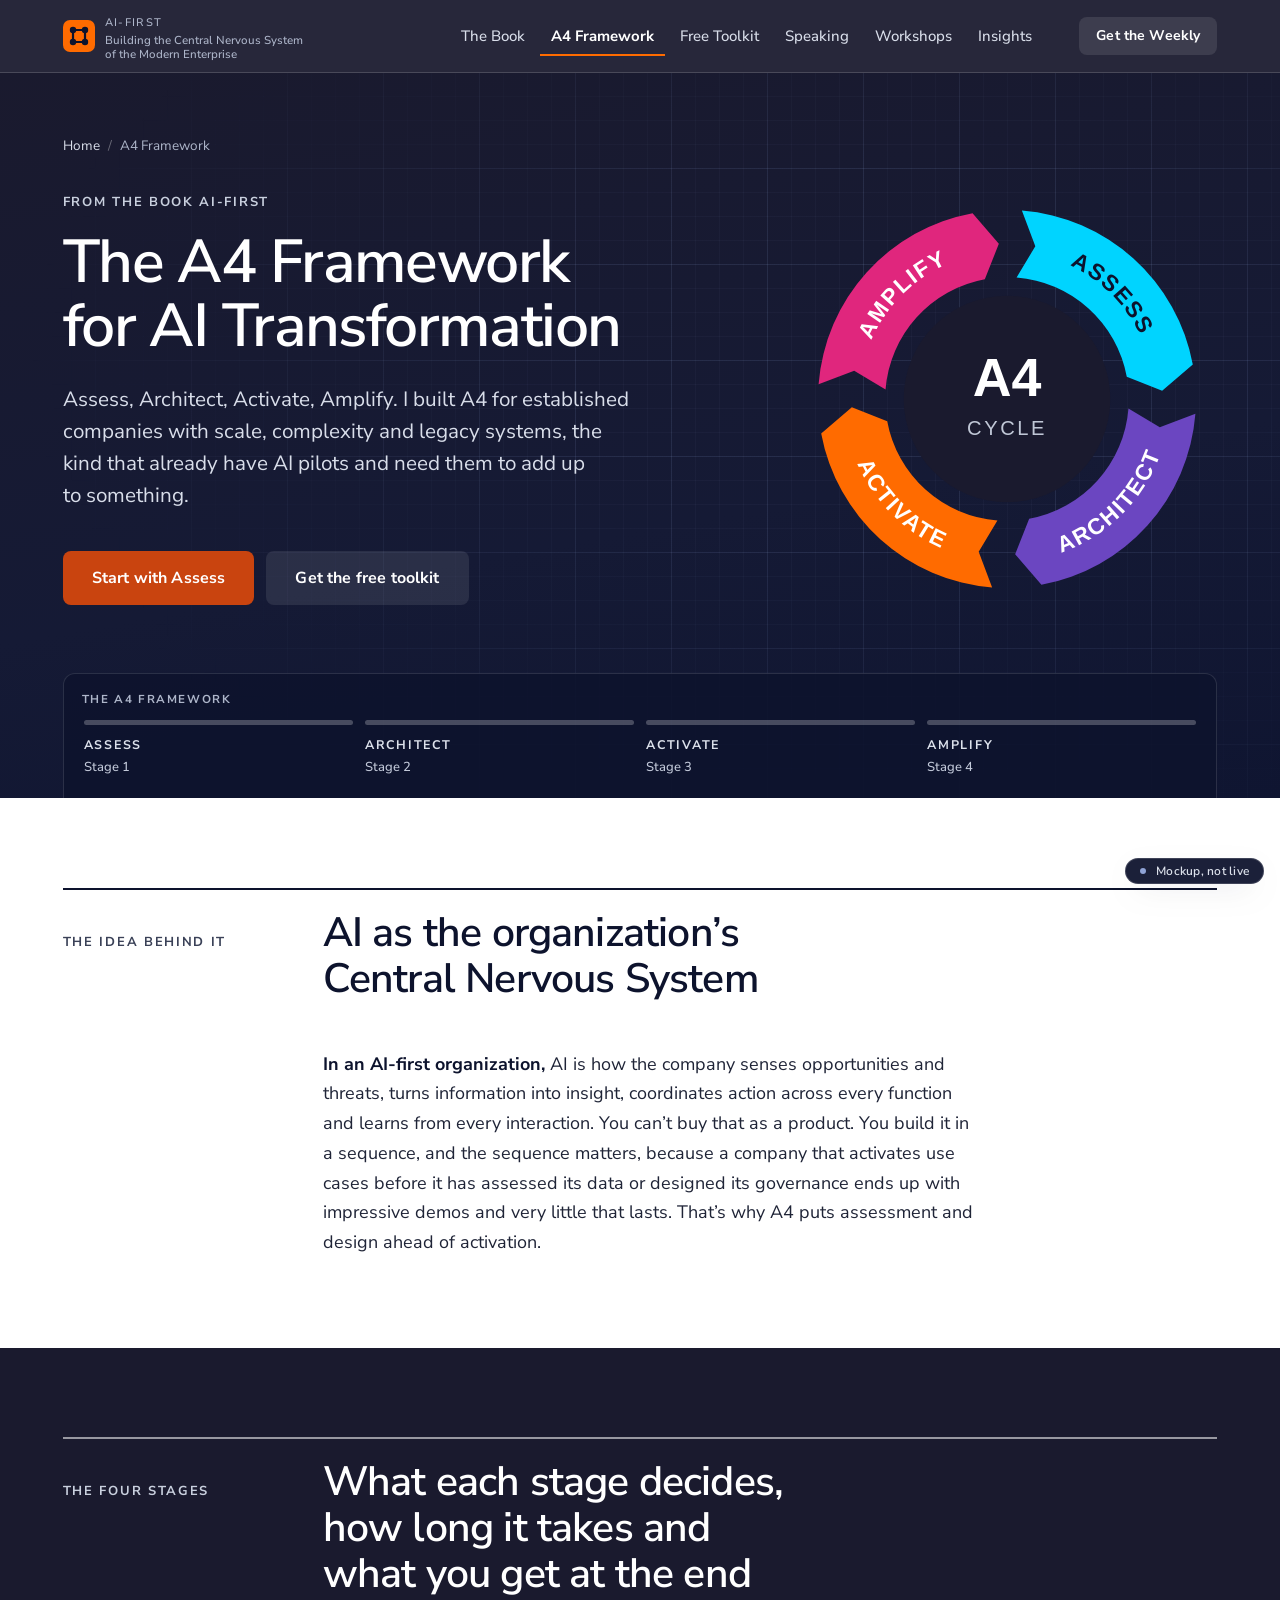
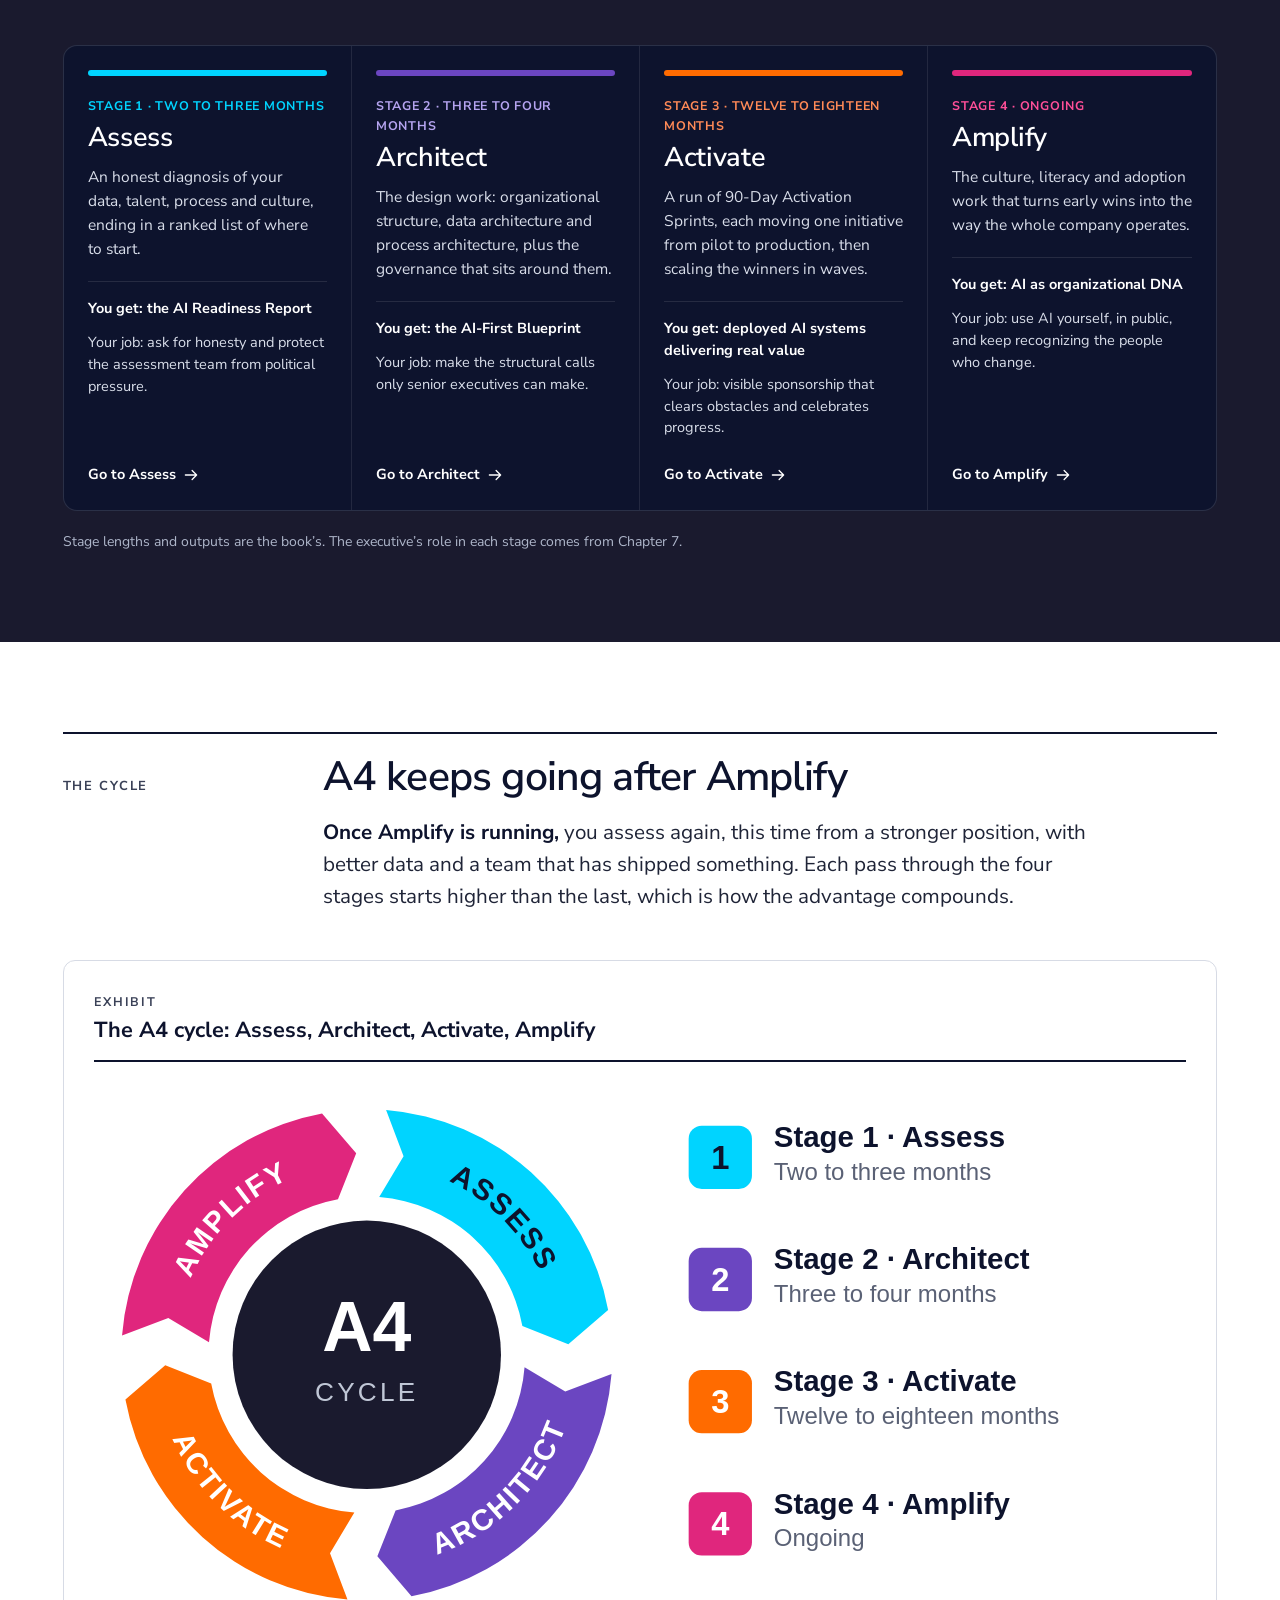
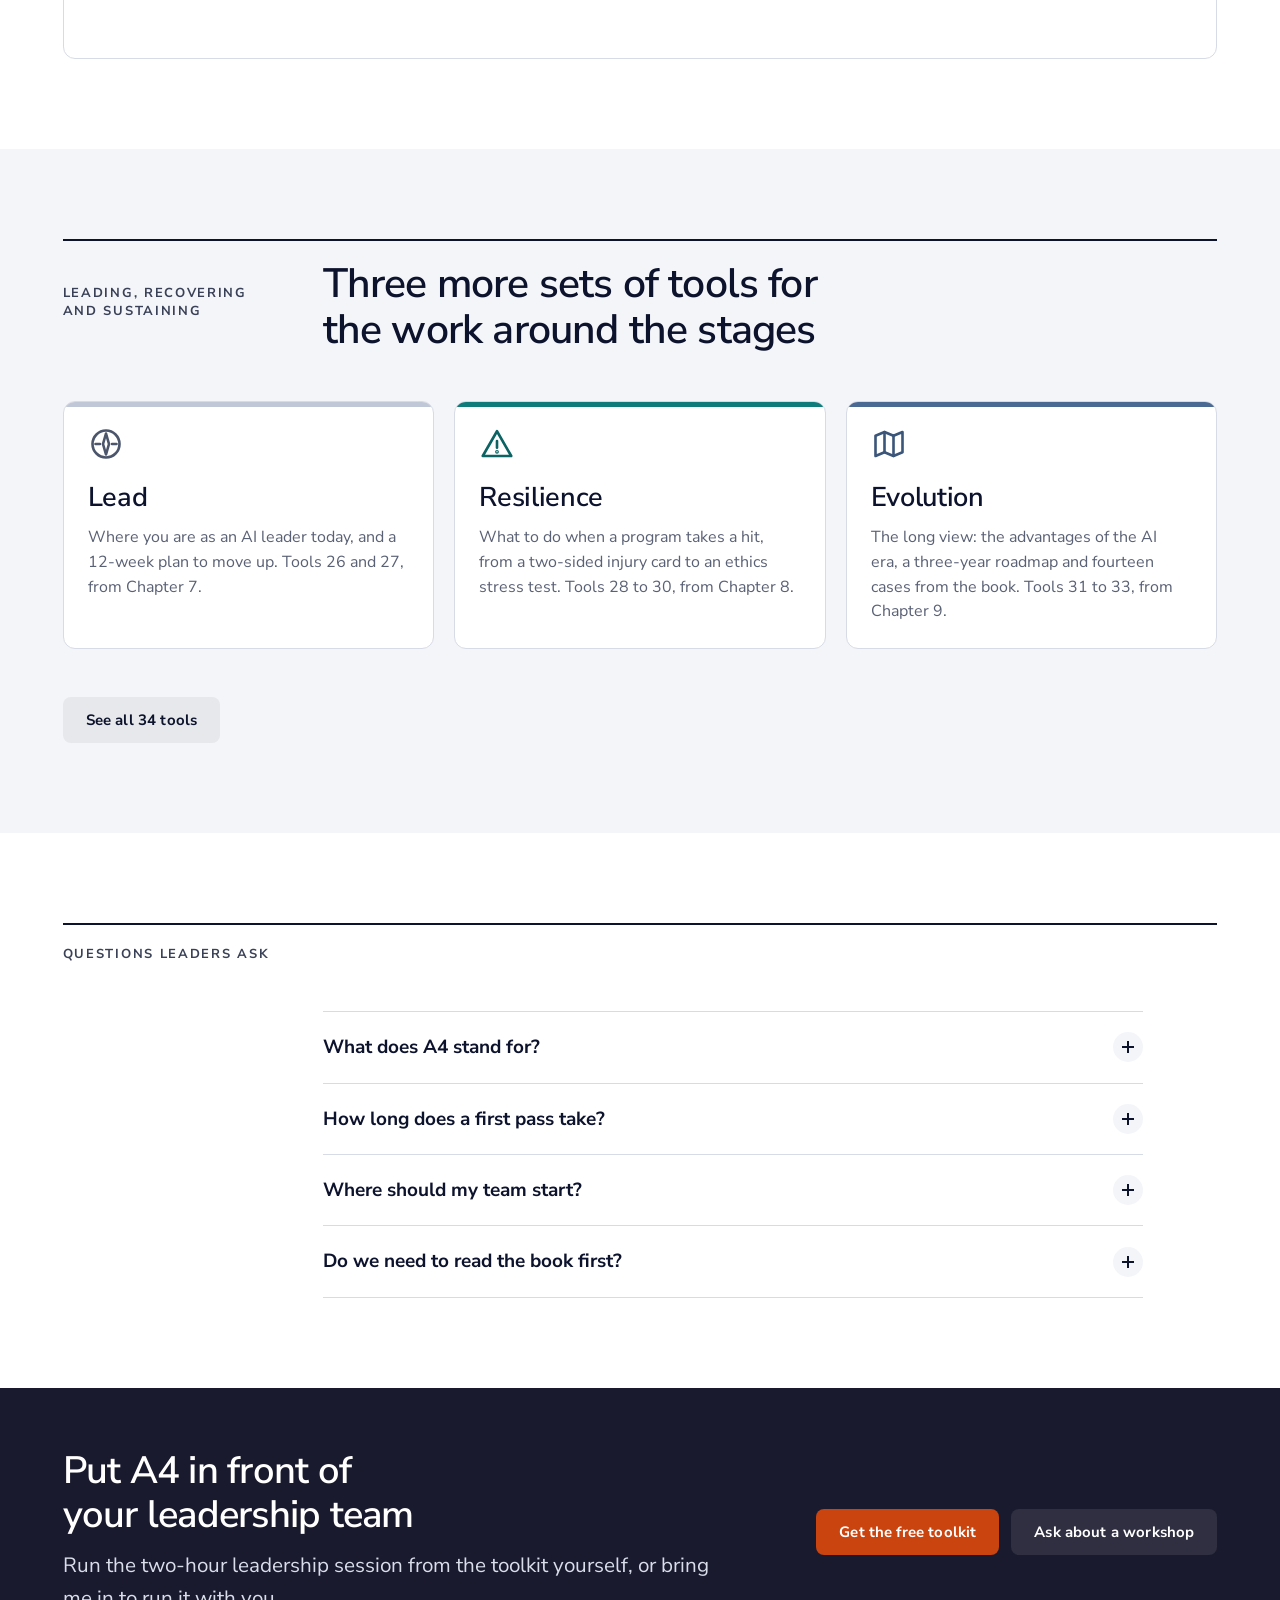
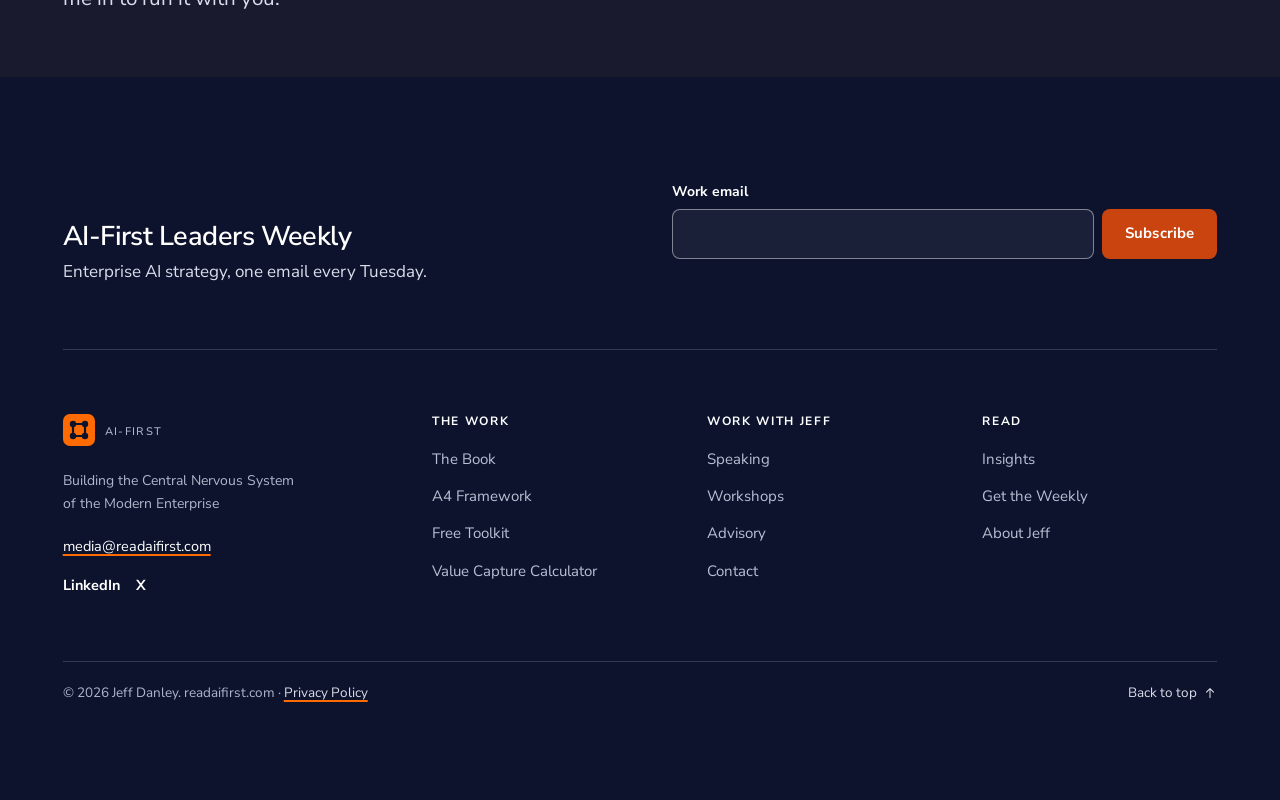
==== commit 83f1e673: "Polish round: finished-by-default placeholders with badge toggle, book-led hero, micro-type chips, t" ====
--- a/a4-framework/index.html
+++ b/a4-framework/index.html
@@ -10,6 +10,7 @@
 <link rel="stylesheet" href="../assets/css/tokens.css">
 <link rel="stylesheet" href="../assets/css/components.css">
 <link rel="stylesheet" href="../assets/css/site.css">
+<script>try{if(sessionStorage.getItem("ph")==="1")document.documentElement.classList.add("show-ph")}catch(e){}</script>
 <script src="../assets/js/site.js" defer></script>
 </head>
 <body id="top">
@@ -44,10 +45,10 @@
 <section class="s s-white" aria-labelledby="why-h">
   <div class="container">
     <div class="sec-head "><span class="label">The idea behind it</span><h2 id="why-h">AI as the organization’s Central Nervous System</h2></div>
-    <div class="prose" data-indent><p>In an <span class="nb">AI-first</span> organization, AI is how the company senses opportunities and threats, turns information into insight, coordinates action across every function and learns from every interaction. You can’t buy that as a product. You build it in a sequence, and the sequence matters, because a company that activates use cases before it has assessed its data or designed its governance ends up with impressive demos and very little that lasts. That’s why A4 puts assessment and design ahead of activation.</p></div>
+    <div class="prose" data-indent><p><strong class="li">In an <span class="nb">AI-first</span> organization,</strong> AI is how the company senses opportunities and threats, turns information into insight, coordinates action across every function and learns from every interaction. You can’t buy that as a product. You build it in a sequence, and the sequence matters, because a company that activates use cases before it has assessed its data or designed its governance ends up with impressive demos and very little that lasts. That’s why A4 puts assessment and design ahead of activation.</p></div>
   </div>
 </section>
-<section class="s s-tint" aria-labelledby="fs-h">
+<section class="s s-navy theme-dark bp band-inst" aria-labelledby="fs-h">
   <div class="container">
     <div class="sec-head "><span class="label">The four stages</span><h2 id="fs-h">What each stage decides, how long it takes and what you get at the end</h2></div>
     <div class="stage-cards"><article class="stage-card" data-stage="assess"><span class="stag">Stage 1 · Two to three months</span><h3>Assess</h3><p>An honest diagnosis of your data, talent, process and culture, ending in a ranked list of where to start.</p>
@@ -60,15 +61,15 @@
 </section>
 <section class="s s-white" aria-labelledby="cy-h">
   <div class="container">
-    <div class="sec-head "><span class="label">The cycle</span><h2 id="cy-h">A4 keeps going after Amplify</h2><p>Once Amplify is running, you assess again, this time from a stronger position, with better data and a team that has shipped something. Each pass through the four stages starts higher than the last, which is how the advantage compounds.</p></div>
-    <figure class="exhibit"><figcaption class="fig-head"><span class="fig-num">Exhibit</span><span class="fig-title">The A4 cycle: Assess, Architect, Activate, Amplify</span></figcaption><div class="fig-body fig-scroll"><svg class="exhibit-svg" xmlns="http://www.w3.org/2000/svg" viewBox="0 0 1000 500" width="100%" role="img" aria-label="A4 cycle: Assess, Architect, Activate, Amplify" font-family="'Avenir Next', 'Helvetica Neue', Helvetica, Arial, sans-serif"><path d="M267.7,25.7 A225,225 0 0 1 471.2,209.0 L434.7,240.3 L392.6,223.6 A145,145 0 0 0 261.4,105.4 L283.7,68.1 Z" fill="#00d4ff" opacity="1"/><path id="a4arc9" d="M288.1,78.2 A176.0,176.0 0 0 1 421.8,211.9" fill="none"/><text font-size="27" font-weight="700" fill="#0D132D" letter-spacing="2" opacity="1"><textPath href="#a4arc9" startOffset="50%" text-anchor="middle">ASSESS</textPath></text><path d="M474.3,267.7 A225,225 0 0 1 291.0,471.2 L259.7,434.7 L276.4,392.6 A145,145 0 0 0 394.6,261.4 L431.9,283.7 Z" fill="#6B46C1" opacity="1"/><path id="a4arc10" d="M292.0,439.4 A194.0,194.0 0 0 0 439.4,292.0" fill="none"/><text font-size="27" font-weight="700" fill="#FFFFFF" letter-spacing="2" opacity="1"><textPath href="#a4arc10" startOffset="50%" text-anchor="middle">ARCHITECT</textPath></text><path d="M232.3,474.3 A225,225 0 0 1 28.8,291.0 L65.3,259.7 L107.4,276.4 A145,145 0 0 0 238.6,394.6 L216.3,431.9 Z" fill="#FF6B00" opacity="1"/><path id="a4arc11" d="M60.6,292.0 A194.0,194.0 0 0 0 208.0,439.4" fill="none"/><text font-size="27" font-weight="700" fill="#FFFFFF" letter-spacing="2" opacity="1"><textPath href="#a4arc11" startOffset="50%" text-anchor="middle">ACTIVATE</textPath></text><path d="M25.7,232.3 A225,225 0 0 1 209.0,28.8 L240.3,65.3 L223.6,107.4 A145,145 0 0 0 105.4,238.6 L68.1,216.3 Z" fill="#E0267D" opacity="1"/><path id="a4arc12" d="M78.2,211.9 A176.0,176.0 0 0 1 211.9,78.2" fill="none"/><text font-size="27" font-weight="700" fill="#FFFFFF" letter-spacing="2" opacity="1"><textPath href="#a4arc12" startOffset="50%" text-anchor="middle">AMPLIFY</textPath></text><circle cx="250" cy="250" r="123" fill="#1a1a2e"/><text font-size="64" font-weight="700" fill="#FFFFFF" text-anchor="middle"><tspan x="250.0" y="246.4">A4</tspan></text><text font-size="24" font-weight="500" fill="#C0C7D6" text-anchor="middle" letter-spacing="3"><tspan x="250.0" y="292.4">CYCLE</tspan></text><g opacity="1"><rect x="545" y="40" width="58" height="58" rx="12" fill="#00d4ff"/><text font-size="30" font-weight="700" fill="#0D132D" text-anchor="middle"><tspan x="574.0" y="79.5">1</tspan></text><text font-size="27" font-weight="700" fill="#0D132D" text-anchor="start"><tspan x="623.0" y="59.6">Stage 1 · Assess</tspan></text><text font-size="22" font-weight="400" fill="#5A6175" text-anchor="start"><tspan x="623.0" y="89.6">Two to three months</tspan></text></g><g opacity="1"><rect x="545" y="152" width="58" height="58" rx="12" fill="#6B46C1"/><text font-size="30" font-weight="700" fill="#FFFFFF" text-anchor="middle"><tspan x="574.0" y="191.5">2</tspan></text><text font-size="27" font-weight="700" fill="#0D132D" text-anchor="start"><tspan x="623.0" y="171.6">Stage 2 · Architect</tspan></text><text font-size="22" font-weight="400" fill="#5A6175" text-anchor="start"><tspan x="623.0" y="201.6">Three to four months</tspan></text></g><g opacity="1"><rect x="545" y="264" width="58" height="58" rx="12" fill="#FF6B00"/><text font-size="30" font-weight="700" fill="#FFFFFF" text-anchor="middle"><tspan x="574.0" y="303.5">3</tspan></text><text font-size="27" font-weight="700" fill="#0D132D" text-anchor="start"><tspan x="623.0" y="283.6">Stage 3 · Activate</tspan></text><text font-size="22" font-weight="400" fill="#5A6175" text-anchor="start"><tspan x="623.0" y="313.6">Twelve to eighteen months</tspan></text></g><g opacity="1"><rect x="545" y="376" width="58" height="58" rx="12" fill="#E0267D"/><text font-size="30" font-weight="700" fill="#FFFFFF" text-anchor="middle"><tspan x="574.0" y="415.5">4</tspan></text><text font-size="27" font-weight="700" fill="#0D132D" text-anchor="start"><tspan x="623.0" y="395.6">Stage 4 · Amplify</tspan></text><text font-size="22" font-weight="400" fill="#5A6175" text-anchor="start"><tspan x="623.0" y="425.6">Ongoing</tspan></text></g></svg></div></figure>
+    <div class="sec-head "><span class="label">The cycle</span><h2 id="cy-h">A4 keeps going after Amplify</h2><p><strong class="li">Once Amplify is running,</strong> you assess again, this time from a stronger position, with better data and a team that has shipped something. Each pass through the four stages starts higher than the last, which is how the advantage compounds.</p></div>
+    <figure class="exhibit"><figcaption class="fig-head"><span class="fig-num">Exhibit</span><span class="fig-title">The A4 cycle: Assess, Architect, Activate, Amplify</span></figcaption><div class="fig-body fig-desk"><svg class="exhibit-svg" xmlns="http://www.w3.org/2000/svg" viewBox="0 0 1000 500" width="100%" role="img" aria-label="A4 cycle: Assess, Architect, Activate, Amplify" font-family="'Avenir Next', 'Helvetica Neue', Helvetica, Arial, sans-serif"><path d="M267.7,25.7 A225,225 0 0 1 471.2,209.0 L434.7,240.3 L392.6,223.6 A145,145 0 0 0 261.4,105.4 L283.7,68.1 Z" fill="#00d4ff" opacity="1"/><path id="a4arc9" d="M288.1,78.2 A176.0,176.0 0 0 1 421.8,211.9" fill="none"/><text font-size="27" font-weight="700" fill="#0D132D" letter-spacing="2" opacity="1"><textPath href="#a4arc9" startOffset="50%" text-anchor="middle">ASSESS</textPath></text><path d="M474.3,267.7 A225,225 0 0 1 291.0,471.2 L259.7,434.7 L276.4,392.6 A145,145 0 0 0 394.6,261.4 L431.9,283.7 Z" fill="#6B46C1" opacity="1"/><path id="a4arc10" d="M292.0,439.4 A194.0,194.0 0 0 0 439.4,292.0" fill="none"/><text font-size="27" font-weight="700" fill="#FFFFFF" letter-spacing="2" opacity="1"><textPath href="#a4arc10" startOffset="50%" text-anchor="middle">ARCHITECT</textPath></text><path d="M232.3,474.3 A225,225 0 0 1 28.8,291.0 L65.3,259.7 L107.4,276.4 A145,145 0 0 0 238.6,394.6 L216.3,431.9 Z" fill="#FF6B00" opacity="1"/><path id="a4arc11" d="M60.6,292.0 A194.0,194.0 0 0 0 208.0,439.4" fill="none"/><text font-size="27" font-weight="700" fill="#FFFFFF" letter-spacing="2" opacity="1"><textPath href="#a4arc11" startOffset="50%" text-anchor="middle">ACTIVATE</textPath></text><path d="M25.7,232.3 A225,225 0 0 1 209.0,28.8 L240.3,65.3 L223.6,107.4 A145,145 0 0 0 105.4,238.6 L68.1,216.3 Z" fill="#E0267D" opacity="1"/><path id="a4arc12" d="M78.2,211.9 A176.0,176.0 0 0 1 211.9,78.2" fill="none"/><text font-size="27" font-weight="700" fill="#FFFFFF" letter-spacing="2" opacity="1"><textPath href="#a4arc12" startOffset="50%" text-anchor="middle">AMPLIFY</textPath></text><circle cx="250" cy="250" r="123" fill="#1a1a2e"/><text font-size="64" font-weight="700" fill="#FFFFFF" text-anchor="middle"><tspan x="250.0" y="246.4">A4</tspan></text><text font-size="24" font-weight="500" fill="#C0C7D6" text-anchor="middle" letter-spacing="3"><tspan x="250.0" y="292.4">CYCLE</tspan></text><g opacity="1"><rect x="545" y="40" width="58" height="58" rx="12" fill="#00d4ff"/><text font-size="30" font-weight="700" fill="#0D132D" text-anchor="middle"><tspan x="574.0" y="79.5">1</tspan></text><text font-size="27" font-weight="700" fill="#0D132D" text-anchor="start"><tspan x="623.0" y="59.6">Stage 1 · Assess</tspan></text><text font-size="22" font-weight="400" fill="#5A6175" text-anchor="start"><tspan x="623.0" y="89.6">Two to three months</tspan></text></g><g opacity="1"><rect x="545" y="152" width="58" height="58" rx="12" fill="#6B46C1"/><text font-size="30" font-weight="700" fill="#FFFFFF" text-anchor="middle"><tspan x="574.0" y="191.5">2</tspan></text><text font-size="27" font-weight="700" fill="#0D132D" text-anchor="start"><tspan x="623.0" y="171.6">Stage 2 · Architect</tspan></text><text font-size="22" font-weight="400" fill="#5A6175" text-anchor="start"><tspan x="623.0" y="201.6">Three to four months</tspan></text></g><g opacity="1"><rect x="545" y="264" width="58" height="58" rx="12" fill="#FF6B00"/><text font-size="30" font-weight="700" fill="#FFFFFF" text-anchor="middle"><tspan x="574.0" y="303.5">3</tspan></text><text font-size="27" font-weight="700" fill="#0D132D" text-anchor="start"><tspan x="623.0" y="283.6">Stage 3 · Activate</tspan></text><text font-size="22" font-weight="400" fill="#5A6175" text-anchor="start"><tspan x="623.0" y="313.6">Twelve to eighteen months</tspan></text></g><g opacity="1"><rect x="545" y="376" width="58" height="58" rx="12" fill="#E0267D"/><text font-size="30" font-weight="700" fill="#FFFFFF" text-anchor="middle"><tspan x="574.0" y="415.5">4</tspan></text><text font-size="27" font-weight="700" fill="#0D132D" text-anchor="start"><tspan x="623.0" y="395.6">Stage 4 · Amplify</tspan></text><text font-size="22" font-weight="400" fill="#5A6175" text-anchor="start"><tspan x="623.0" y="425.6">Ongoing</tspan></text></g></svg></div><div class="fig-mob"><div class="cy-m"><svg class="exhibit-svg" xmlns="http://www.w3.org/2000/svg" viewBox="0 0 500 500" width="100%" role="img" aria-label="The A4 cycle" font-family="'Avenir Next', 'Helvetica Neue', Helvetica, Arial, sans-serif"><path d="M267.7,25.7 A225,225 0 0 1 471.2,209.0 L434.7,240.3 L392.6,223.6 A145,145 0 0 0 261.4,105.4 L283.7,68.1 Z" fill="#00d4ff" opacity="1"/><path id="a4arc13" d="M288.1,78.2 A176.0,176.0 0 0 1 421.8,211.9" fill="none"/><text font-size="27" font-weight="700" fill="#0D132D" letter-spacing="2" opacity="1"><textPath href="#a4arc13" startOffset="50%" text-anchor="middle">ASSESS</textPath></text><path d="M474.3,267.7 A225,225 0 0 1 291.0,471.2 L259.7,434.7 L276.4,392.6 A145,145 0 0 0 394.6,261.4 L431.9,283.7 Z" fill="#6B46C1" opacity="1"/><path id="a4arc14" d="M292.0,439.4 A194.0,194.0 0 0 0 439.4,292.0" fill="none"/><text font-size="27" font-weight="700" fill="#FFFFFF" letter-spacing="2" opacity="1"><textPath href="#a4arc14" startOffset="50%" text-anchor="middle">ARCHITECT</textPath></text><path d="M232.3,474.3 A225,225 0 0 1 28.8,291.0 L65.3,259.7 L107.4,276.4 A145,145 0 0 0 238.6,394.6 L216.3,431.9 Z" fill="#FF6B00" opacity="1"/><path id="a4arc15" d="M60.6,292.0 A194.0,194.0 0 0 0 208.0,439.4" fill="none"/><text font-size="27" font-weight="700" fill="#FFFFFF" letter-spacing="2" opacity="1"><textPath href="#a4arc15" startOffset="50%" text-anchor="middle">ACTIVATE</textPath></text><path d="M25.7,232.3 A225,225 0 0 1 209.0,28.8 L240.3,65.3 L223.6,107.4 A145,145 0 0 0 105.4,238.6 L68.1,216.3 Z" fill="#E0267D" opacity="1"/><path id="a4arc16" d="M78.2,211.9 A176.0,176.0 0 0 1 211.9,78.2" fill="none"/><text font-size="27" font-weight="700" fill="#FFFFFF" letter-spacing="2" opacity="1"><textPath href="#a4arc16" startOffset="50%" text-anchor="middle">AMPLIFY</textPath></text><circle cx="250" cy="250" r="123" fill="#1a1a2e"/><text font-size="64" font-weight="700" fill="#FFFFFF" text-anchor="middle"><tspan x="250.0" y="246.4">A4</tspan></text><text font-size="24" font-weight="500" fill="#C0C7D6" text-anchor="middle" letter-spacing="3"><tspan x="250.0" y="292.4">CYCLE</tspan></text><g opacity="1"><rect x="545" y="40" width="58" height="58" rx="12" fill="#00d4ff"/><text font-size="30" font-weight="700" fill="#0D132D" text-anchor="middle"><tspan x="574.0" y="79.5">1</tspan></text><text font-size="27" font-weight="700" fill="#0D132D" text-anchor="start"><tspan x="623.0" y="59.6">Stage 1 · Assess</tspan></text><text font-size="22" font-weight="400" fill="#5A6175" text-anchor="start"><tspan x="623.0" y="89.6">Two to three months</tspan></text></g><g opacity="1"><rect x="545" y="152" width="58" height="58" rx="12" fill="#6B46C1"/><text font-size="30" font-weight="700" fill="#FFFFFF" text-anchor="middle"><tspan x="574.0" y="191.5">2</tspan></text><text font-size="27" font-weight="700" fill="#0D132D" text-anchor="start"><tspan x="623.0" y="171.6">Stage 2 · Architect</tspan></text><text font-size="22" font-weight="400" fill="#5A6175" text-anchor="start"><tspan x="623.0" y="201.6">Three to four months</tspan></text></g><g opacity="1"><rect x="545" y="264" width="58" height="58" rx="12" fill="#FF6B00"/><text font-size="30" font-weight="700" fill="#FFFFFF" text-anchor="middle"><tspan x="574.0" y="303.5">3</tspan></text><text font-size="27" font-weight="700" fill="#0D132D" text-anchor="start"><tspan x="623.0" y="283.6">Stage 3 · Activate</tspan></text><text font-size="22" font-weight="400" fill="#5A6175" text-anchor="start"><tspan x="623.0" y="313.6">Twelve to eighteen months</tspan></text></g><g opacity="1"><rect x="545" y="376" width="58" height="58" rx="12" fill="#E0267D"/><text font-size="30" font-weight="700" fill="#FFFFFF" text-anchor="middle"><tspan x="574.0" y="415.5">4</tspan></text><text font-size="27" font-weight="700" fill="#0D132D" text-anchor="start"><tspan x="623.0" y="395.6">Stage 4 · Amplify</tspan></text><text font-size="22" font-weight="400" fill="#5A6175" text-anchor="start"><tspan x="623.0" y="425.6">Ongoing</tspan></text></g></svg><ol><li data-stage="assess"><b>Assess</b><span>Two to three months</span></li><li data-stage="architect"><b>Architect</b><span>Three to four months</span></li><li data-stage="activate"><b>Activate</b><span>Twelve to eighteen months</span></li><li data-stage="amplify"><b>Amplify</b><span>Ongoing</span></li></ol></div></div></figure>
   </div>
 </section>
 <section class="s s-tint" aria-labelledby="by-h">
   <div class="container">
     <div class="sec-head "><span class="label">Leading, recovering and sustaining</span><h2 id="by-h">Three more sets of tools for the work around the stages</h2></div>
     <div class="grid-3"><article class="lead-tile" data-stage="lead"><svg class="icon" aria-hidden="true" focusable="false"><use href="#i-leadership"/></svg><h3>Lead</h3><p>Where you are as an AI leader today, and a 12-week plan to move up. Tools 26 and 27, from Chapter 7.</p></article><article class="lead-tile" data-stage="resilience"><svg class="icon" aria-hidden="true" focusable="false"><use href="#i-risk"/></svg><h3>Resilience</h3><p>What to do when a program takes a hit, from a two-sided injury card to an ethics stress test. Tools 28 to 30, from Chapter 8.</p></article><article class="lead-tile" data-stage="evolution"><svg class="icon" aria-hidden="true" focusable="false"><use href="#i-roadmap"/></svg><h3>Evolution</h3><p>The long view: the advantages of the AI era, a three-year roadmap and fourteen cases from the book. Tools 31 to 33, from Chapter 9.</p></article></div>
-    <div class="actions" style="margin-top:var(--sp-8)"><a class="btn btn--secondary" href="../resources/">See all 34 tools</a></div>
+    <div class="actions sec-foot"><a class="btn btn--secondary" href="../resources/">See all 34 tools</a></div>
   </div>
 </section>
 <section class="s s-white" aria-labelledby="fq-h">
@@ -90,7 +91,7 @@
       <div>
         <a class="brand" href="../" aria-label="AI-First, home"><svg class="brand-mark" aria-hidden="true" focusable="false" xmlns="http://www.w3.org/2000/svg" viewBox="0 0 32 32" width="32" height="32"><rect width="32" height="32" rx="7" fill="#FF6B00"/><path d="M10 10h12v12H10z" fill="none" stroke="#0D132D" stroke-width="2.2"/><circle cx="10" cy="10" r="3.2" fill="#0D132D"/><circle cx="22" cy="10" r="3.2" fill="#0D132D"/><circle cx="10" cy="22" r="3.2" fill="#0D132D"/><circle cx="22" cy="22" r="3.2" fill="#0D132D"/></svg><span class="brand-word"><b><span class="nb">AI-First</span></b></span></a>
         <p class="tagline-ft">Building the Central Nervous System of the Modern Enterprise</p>
-        <p class="contact"><a href="mailto:media@readaifirst.com">media@readaifirst.com</a> · (800) 398-7586 <span class="ph"><b>Placeholder</b>Jeff to confirm phone and whether the street address stays in the footer</span></p>
+        <p class="contact"><a href="mailto:media@readaifirst.com">media@readaifirst.com</a></p>
         <div class="social"><a href="https://www.linkedin.com/in/jeffdanley" target="_blank" rel="noopener">LinkedIn</a><a href="https://x.com/jeffdanley" target="_blank" rel="noopener">X</a></div>
       </div>
       <div><h4>The work</h4><ul><li><a href="../book/">The Book</a></li><li><a href="../a4-framework/">A4 Framework</a></li><li><a href="../resources/">Free Toolkit</a></li><li><a href="https://readaifirst.com/value-capture-calculator/" target=_blank rel=noopener>Value Capture Calculator</a></li></ul></div>
@@ -100,6 +101,6 @@
     <div class="bottom"><span>© 2026 Jeff Danley. readaifirst.com · <a href="https://readaifirst.com/privacy-policy/" target="_blank" rel="noopener">Privacy Policy</a></span><a class="top-link" href="#top">Back to top<svg aria-hidden="true" focusable="false"><use href="#i-arrow"/></svg></a></div>
   </div>
 </footer>
-<div class="mock-badge" role="note"><i aria-hidden="true"></i>Redesign mockup · not live</div>
+<div class="mock-badge" role="region" aria-label="Mockup status"><span class="mb-dot" aria-hidden="true"></span><span class="mb-t">Mockup, not live</span></div>
 </body>
 </html>
--- a/assets/css/site.css
+++ b/assets/css/site.css
@@ -34,12 +34,6 @@
 .skip { position: absolute; left: 12px; top: -60px; z-index: 200; background: #fff; color: var(--navy); padding: 10px 16px; border-radius: var(--r-pill); font-weight: 700; }
 .skip:focus { top: 12px; }
 
-/* mockup badge */
-.mock-badge { position: fixed; left: 14px; bottom: 14px; z-index: 300; display: inline-flex; align-items: center; gap: 8px;
-  padding: 7px 12px; border-radius: var(--r-pill); background: rgba(13,19,45,.92); color: #fff; font: 700 12px/1 var(--font-sans);
-  letter-spacing: .04em; box-shadow: 0 6px 18px -6px rgba(13,19,45,.5); border: 1px solid rgba(255,255,255,.18); pointer-events: none; }
-.mock-badge i { width: 7px; height: 7px; border-radius: 50%; background: var(--orange); }
-
 /* placeholder chip: what is still pending, visible but quiet */
 .ph { display: inline-flex; align-items: baseline; gap: 6px; padding: 2px 9px; margin: 2px 0; border: 1.5px dashed #9AA3B8; border-radius: 6px;
   font-size: 12.5px; line-height: 1.45; font-weight: var(--fw-medium); color: var(--muted); background: rgba(244,245,249,.6); font-style: normal; letter-spacing: 0; text-transform: none; vertical-align: middle; text-align: left; }
@@ -57,7 +51,6 @@
 .s-dark { background: var(--indigo); color: var(--text-on-dark-2); }
 .s-navy { background: var(--navy); color: var(--text-on-dark-2); }
 .s-tight { padding-block: clamp(48px, 30px + 3vw, 80px); }
-.s + .s.s-white, .s-white + .s-white { border-top: 1px solid var(--rule); }
 
 /* blueprint grid: the lattice reduced to a faint drafting grid */
 .bp { position: relative; isolation: isolate; }
@@ -122,26 +115,6 @@
   .page-hero .rise-2 { animation-delay: 80ms; } .page-hero .rise-3 { animation-delay: 160ms; } .page-hero .rise-4 { animation-delay: 240ms; }
 }
 @keyframes rise { from { opacity: 0; transform: translateY(14px); } to { opacity: 1; transform: none; } }
-
-/* home hero: real artifacts, book cover in front of a fanned run of four tool covers */
-.home-hero h1 { max-width: 15ch; font-size: clamp(2.5rem, 1.7rem + 3.1vw, 4.5rem); line-height: 1.02; letter-spacing: -0.024em; }
-.artifacts { position: relative; height: 560px; max-width: 600px; margin-left: auto; width: 100%; }
-.artifacts img { position: absolute; display: block; height: auto; border-radius: 4px; }
-.artifacts .tc { width: 39%; box-shadow: -14px 18px 34px -16px rgba(0,0,0,.75), 0 3px 8px rgba(0,0,0,.25); outline: 1px solid rgba(255,255,255,.08); }
-.artifacts .tc-1 { right: 51%; top: 0; transform: rotate(-4deg); }
-.artifacts .tc-2 { right: 34%; top: 3%; transform: rotate(-1.5deg); }
-.artifacts .tc-3 { right: 17%; top: 6%; transform: rotate(1deg); }
-.artifacts .tc-4 { right: 1%; top: 9%; transform: rotate(3.5deg); }
-.artifacts .book { left: 2%; bottom: 0; width: 41%; border-radius: 2px 5px 5px 2px; box-shadow: 0 34px 60px -20px rgba(0,0,0,.85), 0 8px 18px rgba(0,0,0,.35); z-index: 2; transform: rotate(-2deg); }
-@media (prefers-reduced-motion: no-preference) {
-  .artifacts .tc, .artifacts .book { animation: deal 1.1s var(--ease-out) both; }
-  .artifacts .tc-1 { animation-delay: 360ms; } .artifacts .tc-2 { animation-delay: 280ms; } .artifacts .tc-3 { animation-delay: 200ms; } .artifacts .tc-4 { animation-delay: 120ms; }
-  .artifacts .book { animation-name: deal-book; }
-}
-@keyframes deal { from { opacity: 0; translate: 40px 10px; } to { opacity: 1; translate: 0 0; } }
-@keyframes deal-book { from { opacity: 0; translate: 0 24px; } to { opacity: 1; translate: 0 0; } }
-@media (max-width: 960px) { .artifacts { height: 470px; margin: var(--sp-4) auto 0; max-width: 520px; } }
-@media (max-width: 520px) { .artifacts { height: 330px; } .artifacts .tc-4 { right: 3%; } }
 
 /* stage hub hero: the A4 ring, current stage lit */
 .ring { max-width: 420px; margin-left: auto; width: 100%; }
@@ -210,6 +183,8 @@
 .exhibit .fig-foot { margin-top: var(--sp-5); padding-top: var(--sp-4); border-top: 1px solid var(--rule); display: grid; gap: 6px; font-size: 14px; color: var(--muted); line-height: 1.5; }
 .exhibit .fig-src { font-size: 13px; }
 .fig-scroll { overflow-x: auto; -webkit-overflow-scrolling: touch; }
+.fig-mob { display: none; }
+@media (max-width: 700px) { .fig-desk { display: none; } .fig-mob { display: block; } }
 @media (max-width: 700px) {
   .fig-scroll > svg { min-width: 560px; }
   .fig-scroll { -webkit-mask-image: linear-gradient(90deg, #000 82%, rgba(0,0,0,.35)); mask-image: linear-gradient(90deg, #000 82%, rgba(0,0,0,.35)); }
@@ -556,3 +531,244 @@
 .site-footer .bottom a.top-link { display: inline-flex; align-items: center; gap: 6px; text-decoration: none; }
 .site-footer .bottom a.top-link svg { width: 14px; height: 14px; rotate: -90deg; }
 .site-footer .tagline-ft { margin-top: var(--sp-4); font-size: 14px; color: var(--text-on-dark-3); max-width: 30ch; }
+
+
+/* =====================================================================
+   POLISH ROUND (Nov 26): finished-by-default, refined micro-type,
+   one rhythm, legible exhibits. Overrides everything above.
+   ===================================================================== */
+:root { --section-y: clamp(64px, 40px + 3.9vw, 96px); --label-ink: #3A4157; }
+.s-tight { padding-block: clamp(48px, 36px + 2vw, 64px); }
+
+/* ---------- pending items: hidden by default, revealed from the badge */
+html:not(.show-ph) .ph, html:not(.show-ph) .ph-host, html:not(.show-ph) .ph-only { display: none !important; }
+html.show-ph .ph-alt { display: none !important; }
+html:not(.show-ph) .format .ftag.ph-host { display: block !important; visibility: hidden; }
+.show-ph .ph { outline: 2px solid rgba(255,107,0,.35); outline-offset: 1px; }
+
+/* ---------- mockup badge: small navy pill, bottom-right */
+.mock-badge { position: fixed; right: 16px; bottom: 16px; z-index: 300; display: inline-flex; align-items: center; gap: 10px;
+  padding: 6px 6px 6px 14px; border-radius: var(--r-pill); background: rgba(13,19,45,.94); color: #DCE1EB;
+  font: 600 12px/1 var(--font-sans); letter-spacing: .02em; border: 1px solid rgba(255,255,255,.16);
+  box-shadow: 0 10px 30px -12px rgba(13,19,45,.6); -webkit-backdrop-filter: blur(6px); backdrop-filter: blur(6px); }
+.mock-badge .mb-dot { width: 6px; height: 6px; border-radius: 50%; background: #8FA3D6; }
+.mock-badge .mb-t { white-space: nowrap; }
+.mock-badge:not(:has(.mb-toggle)) { padding-right: 14px; }
+.mb-toggle { all: unset; box-sizing: border-box; cursor: pointer; height: 26px; padding: 0 12px; border-radius: var(--r-pill); white-space: nowrap;
+  background: rgba(255,255,255,.1); color: #fff; font: 700 11.5px/26px var(--font-sans); letter-spacing: .02em; }
+.mb-toggle:hover { background: rgba(255,255,255,.18); }
+.mb-toggle[aria-pressed="true"] { background: #fff; color: var(--navy); }
+.mb-toggle:focus-visible { box-shadow: 0 0 0 2px var(--navy), 0 0 0 4px var(--cyan); }
+.site-footer { padding-bottom: 96px; }
+@media (max-width: 520px) { .mock-badge { right: 10px; bottom: 10px; font-size: 11px; gap: 8px; } .mb-toggle { font-size: 11px; padding: 0 10px; } }
+
+/* ---------- eyebrows: higher contrast, a touch larger */
+.label { font-size: 13px; letter-spacing: .13em; color: var(--label-ink); }
+.s-dark .label, .s-navy .label, .theme-dark .label, .page-hero .label { color: #C9D0DE; }
+.sec-head { margin-bottom: var(--sp-9); padding-top: var(--sp-5); }
+.sec-head p { color: var(--ink); }
+.sec-head p .li, .lead .li, .body-lg .li, .prose .li { font-weight: 700; color: var(--navy); }
+.theme-dark .lead .li, .s-dark .lead .li, .s-navy .lead .li, .theme-dark .body-lg .li, .s-dark .prose .li { color: #fff; }
+.sec-foot { margin-top: var(--sp-9); }
+
+/* ---------- lead sentence + takeaways */
+.lead-sent { font-size: var(--fs-h3); line-height: 1.32; letter-spacing: -0.012em; font-weight: 600; color: var(--navy); max-width: 34ch; text-wrap: balance; }
+.theme-dark .lead-sent { color: #fff; }
+.takeaways { list-style: none; margin: var(--sp-8) 0 0; padding: 0; display: grid; gap: var(--sp-6); }
+.takeaways li { padding-top: var(--sp-4); border-top: 1px solid var(--rule); }
+.takeaways li p { font-size: 16.5px; line-height: 1.6; color: #3F4659; max-width: 62ch; }
+.takeaways li b { color: var(--navy); font-weight: 700; }
+.takeaways.cols { grid-template-columns: repeat(3, minmax(0, 1fr)); gap: var(--sp-8); }
+.lead-sent + .takeaways.cols { margin-top: var(--sp-9); }
+.takeaways.stage-rule li { border-top: 3px solid var(--stage, var(--navy)); padding-top: var(--sp-5); }
+.takeaways.cols:first-child { margin-top: 0; }
+@media (max-width: 860px) { .takeaways.cols { grid-template-columns: 1fr; gap: var(--sp-6); } }
+
+/* ---------- stage chips and tags: dot + tracked uppercase, no filled badge */
+.chip { --c-dot: var(--lead-ink); height: auto; padding: 0; gap: 8px; border-radius: 0; background: none; color: var(--ink);
+  font: 700 11.5px/1.2 var(--font-sans); letter-spacing: .14em; text-transform: uppercase; }
+.chip::before { content: ""; flex: none; width: 7px; height: 7px; border-radius: 50%; background: var(--c-dot); }
+.chip--assess { --c-dot: #00A8CC; } .chip--architect { --c-dot: var(--violet); } .chip--activate { --c-dot: var(--orange); }
+.chip--amplify { --c-dot: var(--magenta); } .chip--lead, .chip--start { --c-dot: #7C869C; } .chip--resilience { --c-dot: var(--teal); }
+.chip--evolution { --c-dot: var(--steel); }
+.theme-dark .chip, .s-navy .chip { color: #DCE1EB; }
+.tool-card .meta { gap: 6px 14px; }
+.tool-card .tno { font-size: 11.5px; font-weight: 700; letter-spacing: .14em; text-transform: uppercase; color: var(--muted); font-variant-numeric: tabular-nums; }
+.tool-card .tno::before { content: ""; display: inline-block; width: 1px; height: 11px; background: var(--rule); margin-right: 14px; vertical-align: -1px; }
+.tool-card .free { flex-basis: 100%; font-size: 13.5px; font-weight: 500; color: var(--muted); letter-spacing: 0; text-transform: none; }
+.tool-card h3 { margin-top: var(--sp-3); }
+.tool-card .facts { flex-direction: row; flex-wrap: wrap; gap: 6px 18px; margin-top: var(--sp-4); font-size: 13.5px; color: var(--muted); }
+.tool-card .facts span { align-items: center; gap: 7px; }
+.tool-card .facts svg { margin-top: 0; width: 15px; height: 15px; color: var(--muted); }
+.tool-card .actions { padding-top: var(--sp-5); }
+.tool-card .dl { display: inline-flex; align-items: center; gap: 8px; font-size: 14px; font-weight: 700; color: var(--navy); text-decoration: none; }
+.tool-card .dl svg { width: 16px; height: 16px; }
+.tool-card .dl:hover { color: var(--orange-ink); text-decoration: underline; text-decoration-color: var(--orange); }
+.tool-card { height: 100%; }
+.tool-grid, .posts, .related, .grid-3, .grid-2 { align-items: stretch; }
+.post .pmeta { display: flex; flex-wrap: wrap; align-items: center; gap: 6px 14px; }
+.post.lead-post .chip { color: #DCE1EB; }
+.post::before { display: none; }
+
+/* ---------- home hero: the book leads, two tools tucked behind */
+.home-hero h1 { max-width: 15ch; font-size: clamp(2.5rem, 1.7rem + 3.1vw, 4.5rem); line-height: 1.02; letter-spacing: -0.024em; }
+.artifacts { position: relative; height: 560px; max-width: 540px; width: 100%; margin-left: auto; }
+.artifacts img { position: absolute; display: block; height: auto; }
+.artifacts .tc { width: 39%; border-radius: 4px; filter: brightness(.74) saturate(.85);
+  box-shadow: 0 22px 44px -18px rgba(0,0,0,.7), 0 2px 6px rgba(0,0,0,.25); }
+.artifacts .tc-1 { left: 3%; top: 64px; transform: rotate(-7deg); z-index: 1; }
+.artifacts .tc-2 { right: 3%; top: 40px; transform: rotate(6deg); z-index: 1; }
+.artifacts .book { left: 50%; margin-left: -28%; top: 14px; width: 56%; border-radius: 2px 5px 5px 2px; z-index: 3;
+  box-shadow: 0 48px 80px -28px rgba(0,0,0,.85), 0 14px 28px -8px rgba(0,0,0,.45), 0 0 0 1px rgba(255,255,255,.06); }
+.artifacts .book--tool { border-radius: 4px; top: 70px; }
+.artifacts--tools { height: 520px; }
+@media (prefers-reduced-motion: no-preference) {
+  .artifacts .tc, .artifacts .book { animation: deal 1s var(--ease-out) both; }
+  .artifacts .tc-1 { animation-delay: 220ms; } .artifacts .tc-2 { animation-delay: 140ms; }
+  .artifacts .book { animation-name: deal-book; }
+}
+@keyframes deal { from { opacity: 0; translate: 0 18px; } to { opacity: 1; translate: 0 0; } }
+@keyframes deal-book { from { opacity: 0; translate: 0 24px; } to { opacity: 1; translate: 0 0; } }
+@media (max-width: 960px) { .artifacts, .artifacts--tools { height: 470px; margin: var(--sp-6) auto 0; max-width: 460px; } }
+@media (max-width: 520px) { .artifacts, .artifacts--tools { height: 330px; max-width: 330px; } .artifacts .tc-1 { top: 44px; } .artifacts .tc-2 { top: 28px; } .artifacts .book--tool { top: 44px; } }
+
+/* ---------- dark instrument band (the A4 system) */
+.band-inst { background: var(--indigo); }
+.band-inst .instrument { background: var(--navy); border-color: rgba(255,255,255,.12); box-shadow: 0 40px 80px -40px rgba(0,0,0,.6); }
+.band-inst .stage-cards { border-color: rgba(255,255,255,.12); }
+.band-inst .sec-head h2 { color: #fff; }
+
+/* ---------- light book block (home) */
+.book-block--light h2 { color: var(--navy); }
+.book-block--light .lead { color: var(--ink); }
+.book-block--light .book-cover img { box-shadow: 0 40px 70px -30px rgba(13,19,45,.55), 0 10px 20px -8px rgba(13,19,45,.25); }
+.book-quote.soft, .s-white .book-quote, .s-tint .book-quote { background: var(--tint); border: 1px solid var(--rule); }
+.s-tint .book-quote.soft, .s-tint .book-quote { background: #fff; }
+.s-white .book-quote p, .s-tint .book-quote p, .book-quote.soft p { color: var(--navy); }
+.s-white .book-quote cite, .s-tint .book-quote cite { color: var(--muted); }
+.card.soft { background: var(--tint); border-color: var(--tint); }
+.s-tint .card.soft { background: #fff; border-color: var(--rule); }
+.s-tint .gate-micro, .s-tint .stage-nav a { background: #fff; }
+.s-tint .stage-nav a:hover { background: #E8EBF2; }
+.bigquote--light svg.q { color: var(--navy); opacity: .35; }
+.bigquote--light blockquote p { color: var(--navy); }
+.bigquote--light .who { color: var(--muted); }
+.bigquote--light .who b { color: var(--navy); }
+.aud-range { color: var(--navy); font-weight: 600; }
+
+/* ---------- portraits: indigo duotone, framed crop that hides the cut-off head top */
+.duo { position: relative; overflow: hidden; background: #2A2F66; isolation: isolate; }
+.duo img { width: 100%; height: 100%; object-fit: cover; object-position: 50% 0; transform: scale(1.16); transform-origin: 46% 78%;
+  filter: grayscale(1) contrast(1.12) brightness(1.08); mix-blend-mode: luminosity; }
+.duo::after { content: ""; position: absolute; inset: 0; z-index: 1; pointer-events: none;
+  background: linear-gradient(180deg, rgba(42,47,102,0) 60%, rgba(13,19,45,.35) 100%); }
+.duo figcaption { position: relative; z-index: 2; }
+.speak-grid { grid-template-columns: minmax(0, 1fr) 380px; align-items: center; }
+.speak-grid .portrait { border: 0; border-radius: 14px; aspect-ratio: 4 / 5; box-shadow: 0 30px 60px -32px rgba(13,19,45,.6); }
+.speak-grid .portrait figcaption { position: absolute; left: 0; right: 0; bottom: 0; background: rgba(255,255,255,.92); }
+.hero-portrait { border-radius: 14px; aspect-ratio: 4 / 5; max-width: 420px; margin-left: auto !important; box-shadow: 0 40px 80px -36px rgba(0,0,0,.8); outline: 1px solid rgba(255,255,255,.08); }
+.author .photo.duo { aspect-ratio: 4 / 5; }
+@media (max-width: 960px) { .hero-portrait { max-width: 300px; margin: var(--sp-6) auto 0 !important; } }
+@media (max-width: 900px) { .speak-grid { grid-template-columns: 1fr; } .speak-grid .portrait { max-width: 320px; } }
+
+/* ---------- exhibits: side caption layout, legible at 1440, stacked on phones */
+.exhibit--side .fig-side { display: grid; grid-template-columns: minmax(0, 1fr) 280px; gap: var(--sp-9); align-items: start; }
+.exhibit--side .fig-foot { margin-top: 0; padding-top: var(--sp-4); border-top: 2px solid var(--navy); font-size: 15px; color: var(--ink); }
+.exhibit .fig-title { font-size: var(--fs-h4); }
+.exhibit .fig-num { color: var(--label-ink); font-size: 12.5px; }
+.exhibit .fig-foot { color: #3F4659; font-size: 15px; }
+@media (max-width: 1000px) { .exhibit--side .fig-side { grid-template-columns: 1fr; gap: var(--sp-6); } }
+.ledger--cols { display: grid; grid-template-columns: repeat(2, minmax(0, 1fr)); column-gap: var(--sp-9); }
+.ledger--cols li:nth-last-child(2) { border-bottom: 1px solid var(--rule); }
+@media (max-width: 860px) { .ledger--cols { grid-template-columns: 1fr; } .ledger--cols li:nth-last-child(2) { border-bottom: 0; } }
+/* phone matrix */
+.mx-m { display: grid; gap: 10px; }
+.mx-m .mx-y, .mx-m .mx-x { font-size: 12px; font-weight: 700; letter-spacing: .12em; text-transform: uppercase; color: var(--navy); }
+.mx-m .mx-y::after { content: " \2191"; } .mx-m .mx-x { text-align: right; } .mx-m .mx-x::after { content: " \2192"; }
+.mx-grid { display: grid; grid-template-columns: 1fr 1fr; gap: 6px; }
+.mx-q { border-radius: 8px; padding: 12px; min-height: 132px; display: flex; flex-direction: column; gap: 4px; }
+.mx-q b { font-size: 15px; line-height: 1.2; color: var(--navy); }
+.mx-q p { font-size: 13.5px; line-height: 1.4; color: #3F4659; }
+.mx-tl { background: #F1EFFA; } .mx-tr { background: #FFF1E6; box-shadow: inset 0 0 0 2px var(--orange); } .mx-bl { background: var(--tint); } .mx-br { background: #E9F9FD; }
+.mx-dots { margin-top: auto; padding-top: 6px; display: flex; gap: 6px; }
+.mx-dots i { font-style: normal; width: 24px; height: 24px; border-radius: 50%; background: var(--d); color: #fff; font-size: 12px; font-weight: 700; display: grid; place-items: center; box-shadow: 0 0 0 2px #fff; }
+/* phone timeline */
+.tl-m { list-style: none; margin: 0; padding: 0; display: grid; gap: 10px; }
+.tl-m li { display: grid; gap: 6px; }
+.tl-l { font-size: 15px; font-weight: 700; color: var(--navy); line-height: 1.3; }
+.tl-l small { display: block; font-size: 11.5px; letter-spacing: .12em; text-transform: uppercase; color: var(--muted); }
+.tl-track { display: grid; grid-template-columns: repeat(12, minmax(0, 1fr)); gap: 2px; height: 12px; border-radius: 3px;
+  background: repeating-linear-gradient(90deg, var(--tint) 0 calc(100% / 12 - 2px), #fff calc(100% / 12 - 2px) calc(100% / 12)); }
+.tl-track i { border-radius: 3px; }
+.tl-m .tl-gate { display: flex; align-items: center; gap: 10px; padding: 8px 0; border-block: 1px dashed #9AA3B8; font-size: 13.5px; font-weight: 700; color: var(--navy); letter-spacing: .04em; }
+.tl-m .tl-gate .dia { width: 12px; height: 12px; background: var(--orange); transform: rotate(45deg); }
+/* phone cycle */
+.cy-m svg { max-width: 260px; margin: 0 auto var(--sp-5); }
+.cy-m ol { list-style: none; margin: 0; padding: 0; display: grid; gap: 12px; }
+.cy-m li { display: grid; grid-template-columns: 10px minmax(0, 1fr); gap: 2px 12px; font-size: 15px; color: var(--ink); }
+.cy-m li::before { content: ""; grid-row: span 2; width: 10px; height: 10px; margin-top: 6px; border-radius: 50%; background: var(--stage); }
+.cy-m li b { color: var(--navy); }
+
+/* ---------- misc tidy */
+.events li { font-size: 17.5px; }
+.post { min-height: 0; }
+.stage-group .g-head .g-name .sw { border-radius: 50%; width: 10px; height: 10px; }
+.filters button .sw { border-radius: 50%; width: 8px; height: 8px; }
+
+/* home book block: editorial split, endorsement as the visual (the cover already leads the hero) */
+.book-ed { display: grid; grid-template-columns: minmax(0, 1.1fr) minmax(0, .9fr); gap: clamp(32px, 6vw, 112px); align-items: center; }
+.book-ed > * { min-width: 0; }
+.book-ed h2 { margin-top: var(--sp-4); font-size: var(--fs-h2); max-width: 22ch; }
+.book-ed .lead { margin-top: var(--sp-5); color: var(--ink); max-width: 58ch; }
+.endorse { margin: 0; padding: clamp(28px, 3vw, 44px); border-radius: 14px; background: var(--navy); color: #fff; position: relative; overflow: hidden; }
+.endorse::before { content: ""; position: absolute; left: 0; top: 0; bottom: 0; width: 4px; background: var(--orange); }
+.endorse svg.q { width: 36px; height: 36px; color: rgba(255,255,255,.45); }
+.endorse blockquote { margin: var(--sp-5) 0 0; }
+.endorse blockquote p { font-size: clamp(1.3rem, 1rem + .9vw, 1.75rem); line-height: 1.32; letter-spacing: -0.01em; font-weight: 500; color: #fff; text-wrap: balance; }
+.endorse figcaption { margin-top: var(--sp-6); font-size: 14.5px; font-weight: 700; color: #C9D0DE; }
+@media (max-width: 900px) { .book-ed { grid-template-columns: 1fr; } }
+/* quieter blueprint outside the hero and the instrument band */
+.s.bp:not(.band-inst)::before { opacity: .55; }
+/* footer hierarchy */
+.site-footer h4 { color: #fff; font-size: 12px; letter-spacing: .14em; }
+.site-footer ul a { color: #B8C0D3; }
+
+/* ---------- round 2: forms never overflow their column */
+.field { min-width: 0; }
+.field .input { width: 100%; min-width: 0; }
+.nl-form .form-row { display: grid; grid-template-columns: minmax(0, 1fr) minmax(0, 1fr) auto; gap: var(--sp-2); align-items: start; }
+.nl-form .form-row:not(:has(.field + .field)) { grid-template-columns: minmax(0, 1fr) auto; }
+.gate .nl-form .form-row, .nl-stack .form-row { grid-template-columns: minmax(0, 1fr) minmax(0, 1fr); }
+.gate .nl-form .form-row .btn, .nl-stack .form-row .btn { grid-column: 1 / -1; margin-top: var(--sp-2); justify-self: start; }
+.nl-stack .form-row { grid-template-columns: 1fr; }
+@media (max-width: 560px) { .nl-form .form-row, .nl-form .form-row:not(:has(.field + .field)), .gate .nl-form .form-row { grid-template-columns: 1fr; } .nl-form .form-row .btn { margin-top: var(--sp-2); width: 100%; } }
+
+/* ---------- round 2: one shape rule (8px controls, 12px panels), quieter dark bands */
+.btn, .filters button { border-radius: 8px; }
+.input { border-radius: 8px; }
+.card, .tool-card, .post, .talk, .format, .exhibit, .form-card, .lead-tile, .idea, .ideas .idea { border-radius: 12px; }
+.band-inst.bp::before, .s.bp:not(.band-inst)::before { display: none; }
+h2, .sec-head h2 { letter-spacing: -0.02em; }
+.sec-head h2 { font-size: clamp(1.75rem, 1.4rem + 1.45vw, 2.75rem); line-height: 1.12; max-width: 24ch; }
+
+/* ---------- round 2: lead sentence beside its takeaways */
+.tk-split { display: grid; grid-template-columns: minmax(0, .9fr) minmax(0, 1.1fr); gap: clamp(32px, 5vw, 96px); align-items: start; }
+.tk-split .lead-sent { max-width: 22ch; }
+.tk-split .takeaways { margin-top: 0; }
+@media (max-width: 900px) { .tk-split { grid-template-columns: 1fr; } .tk-split .takeaways { margin-top: var(--sp-7); } }
+
+/* ---------- round 3: orange is reserved for the dark moments (hero, closing CTA, highlighted cards).
+   Light sections use a navy primary so the accent never repeats down the page. */
+.s-white .btn--primary, .s-tint .btn--primary { --btn-bg: var(--navy); --btn-fg: #fff; --btn-bg-h: #25305C; }
+.s-white .theme-dark .btn--primary, .s-tint .theme-dark .btn--primary, .format.core .btn--primary { --btn-bg: var(--orange-fill); --btn-bg-h: var(--orange-fill-h); }
+.s-tint .card, .s-tint .tool-card, .s-tint .post, .s-tint .talk, .s-tint .format:not(.core), .s-tint .form-card { border-color: #DDE1EA; box-shadow: 0 1px 2px rgba(13,19,45,.05); }
+.tool-card:hover { box-shadow: 0 18px 40px -18px rgba(13,19,45,.28); }
+.page-hero h1 { font-weight: 600; letter-spacing: -0.026em; }
+.btn[aria-disabled="true"], .btn[disabled] { --btn-fg: #4F566A; }
+.theme-dark .btn[aria-disabled="true"], .theme-dark .btn[disabled] { --btn-fg: #C9D0DE; }
+
+.tool-card h3 .tno { display: block; margin-bottom: 6px; font-size: 11.5px; line-height: 1.2; font-weight: 700; letter-spacing: .14em; text-transform: uppercase; color: var(--muted); }
+.tool-card h3 .tno::before { content: none; }
+.tool-card .sep { position: absolute; width: 1px; height: 1px; overflow: hidden; clip: rect(0 0 0 0); white-space: nowrap; }
+.tool-card .meta .free { flex-basis: auto; }
+.tool-card .meta .free::before { content: ""; display: inline-block; width: 1px; height: 11px; background: var(--rule); margin-right: 12px; vertical-align: -1px; }
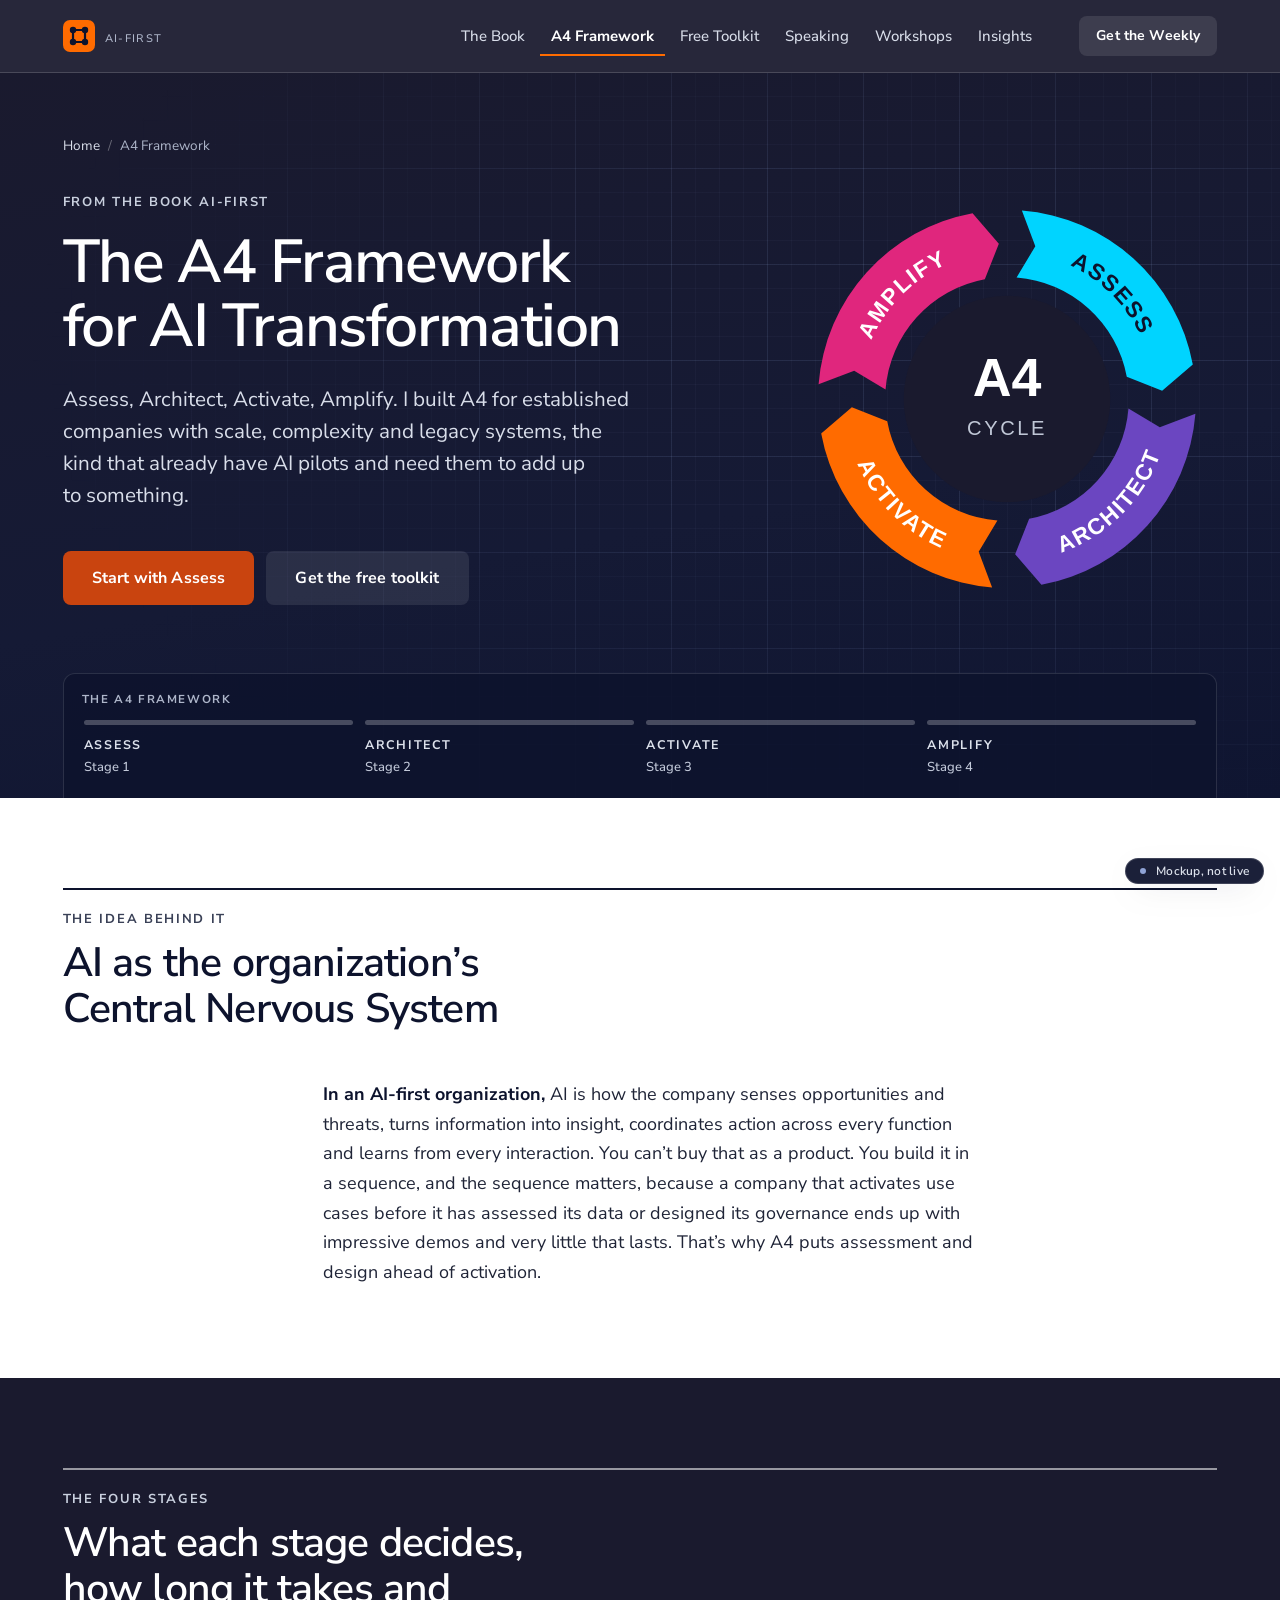
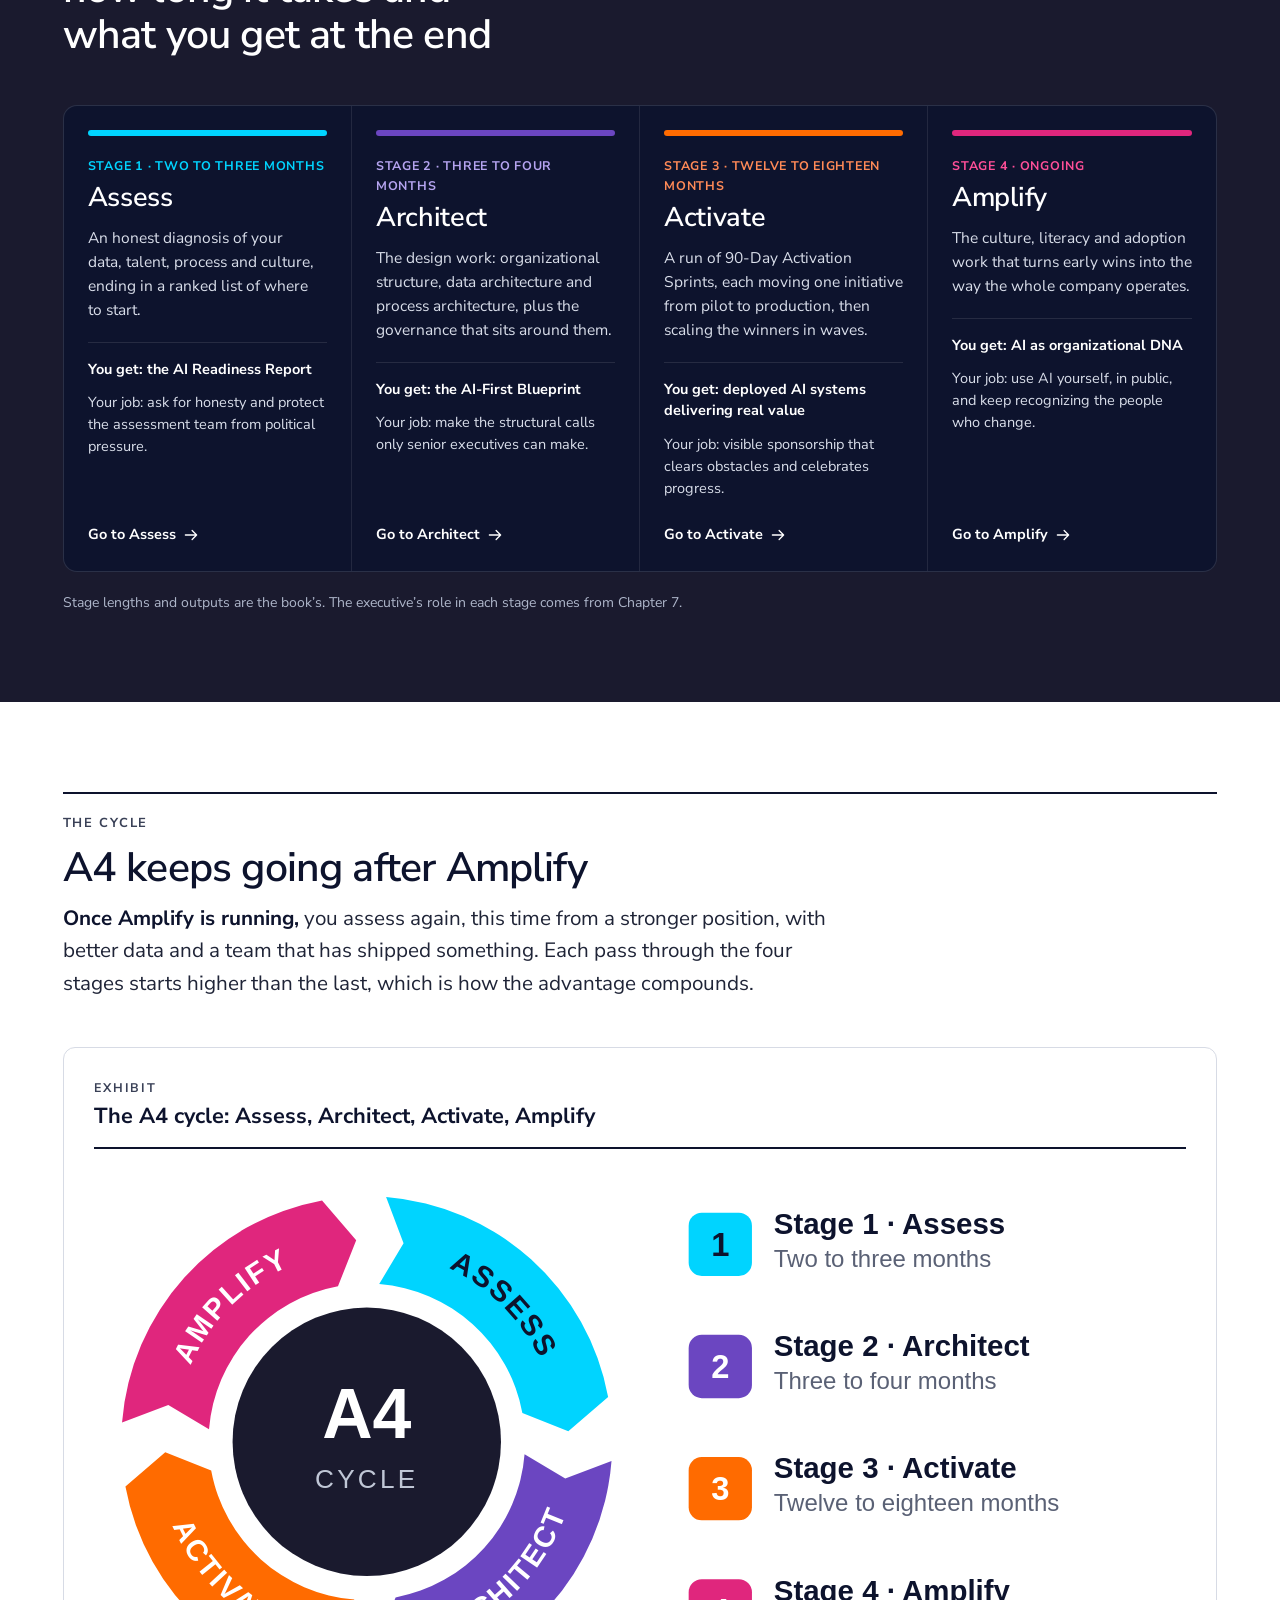
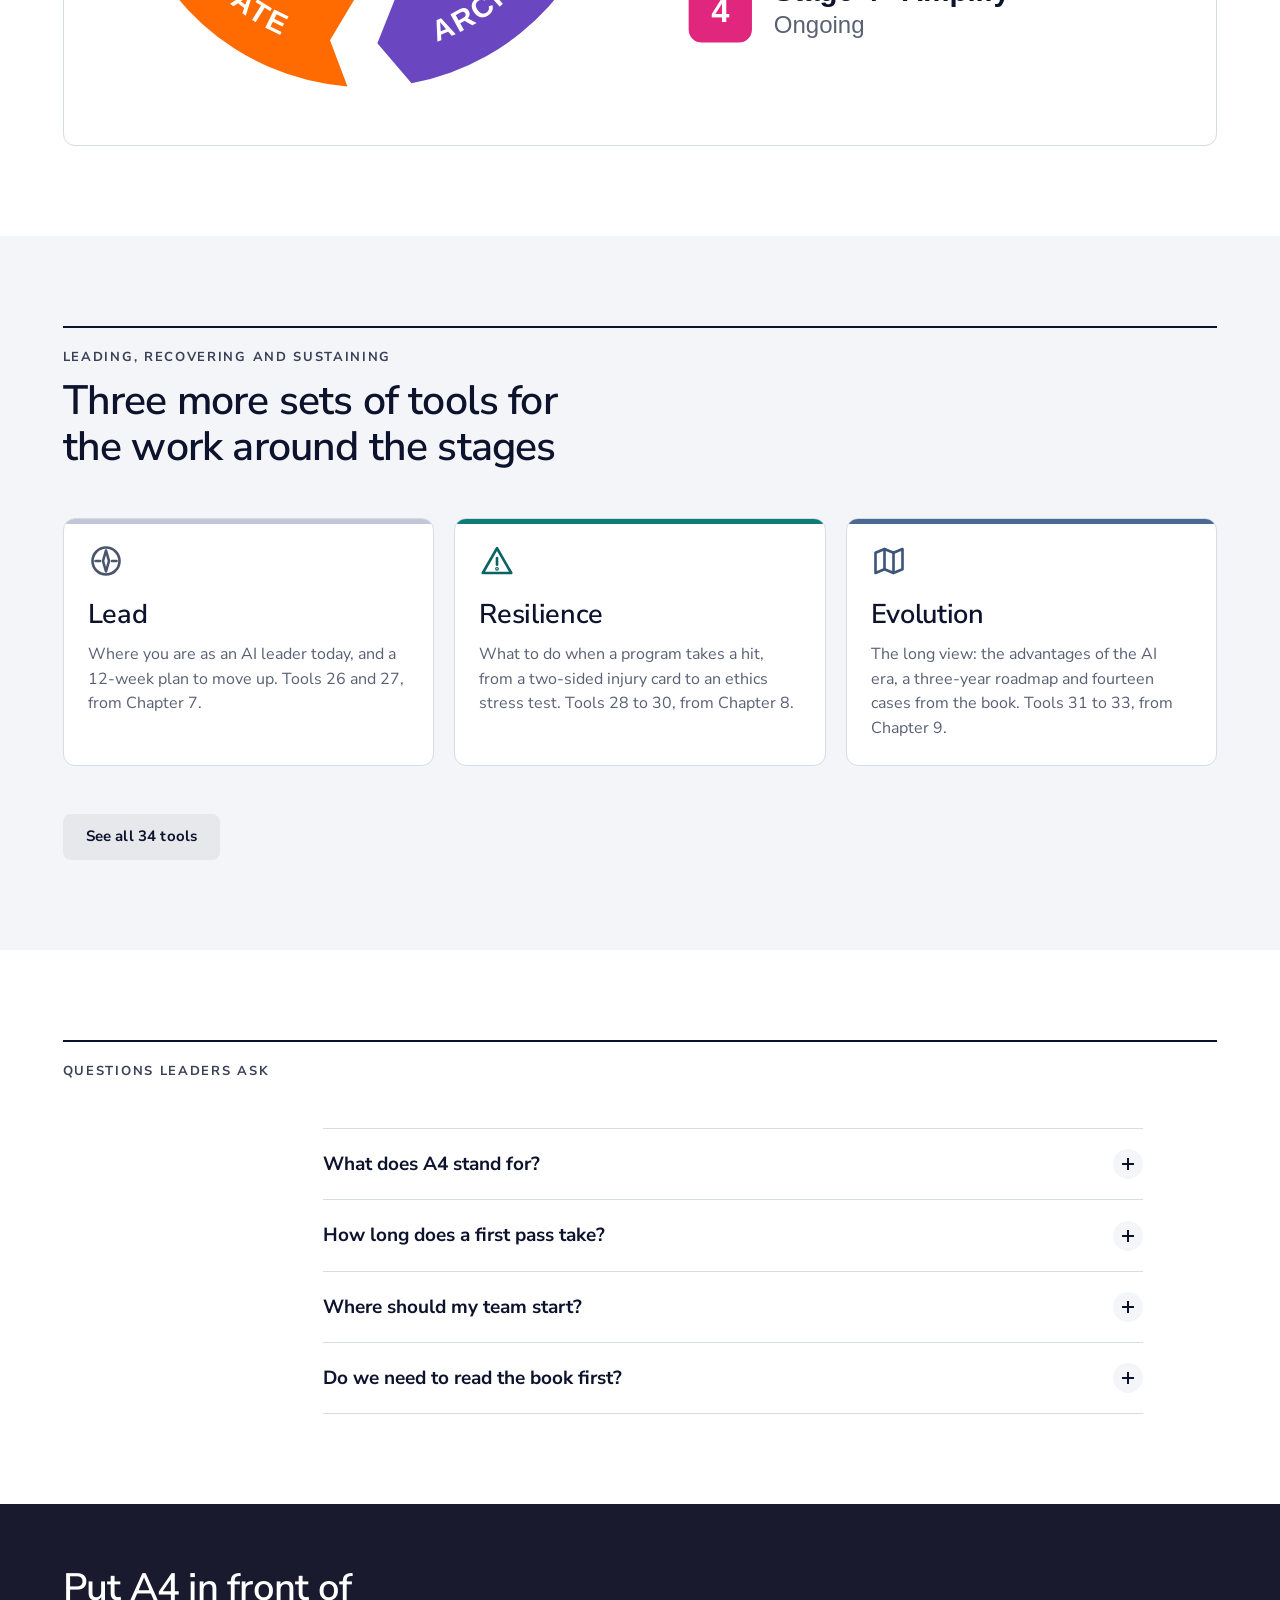
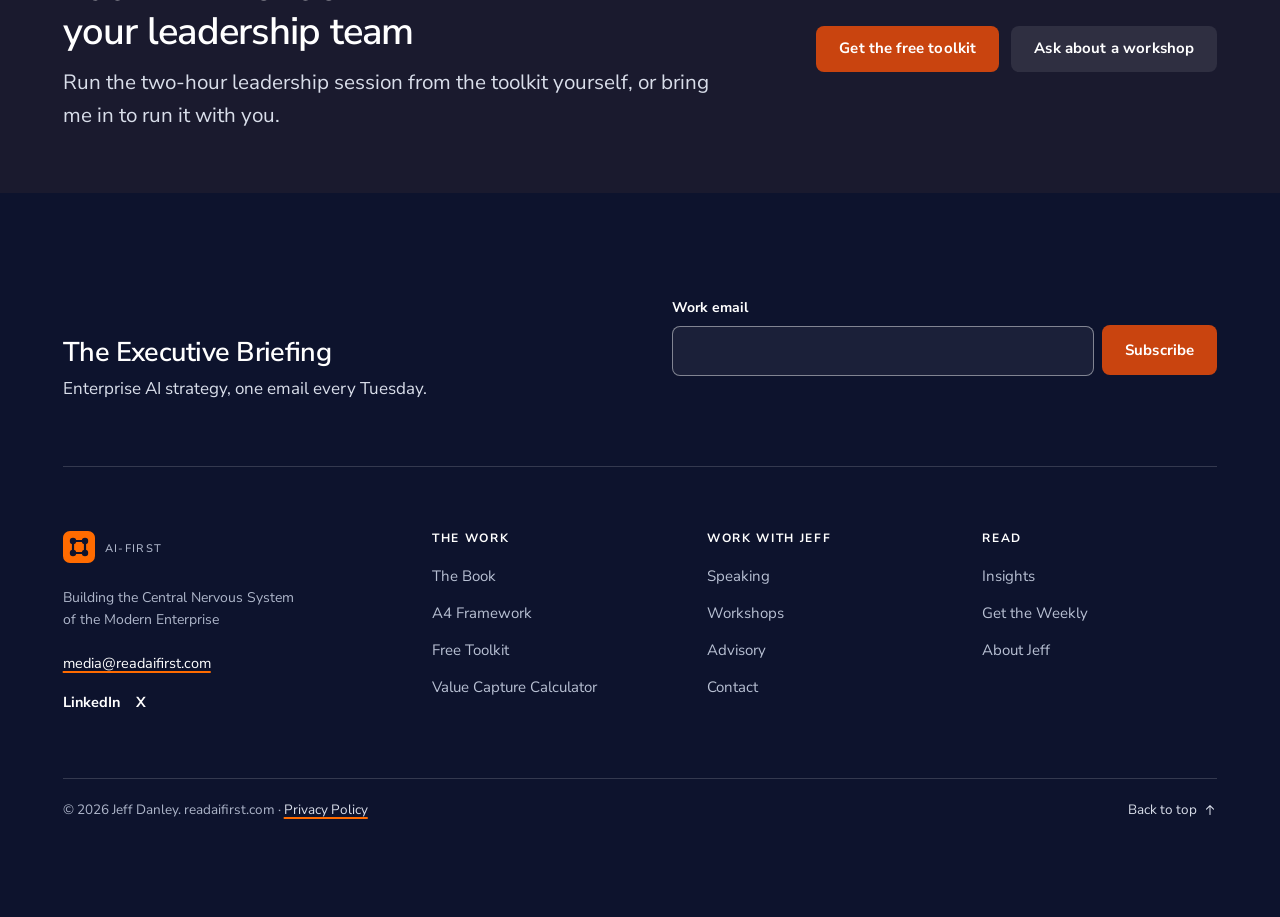
==== commit d4896c4c: "Copy fixes from brand gate: drop 'signed' outcomes, 8 groups, short-read Tool 02, Paperback and Kind" ====
--- a/a4-framework/index.html
+++ b/a4-framework/index.html
@@ -85,7 +85,7 @@
 </main>
 <footer class="site-footer theme-dark" id="footer">
   <div class="container">
-    <div class="ft-band"><div><h2><span class="nb">AI-First</span> Leaders Weekly</h2><p>Enterprise AI strategy, one email every Tuesday.</p></div>
+    <div class="ft-band"><div><h2>The Executive Briefing</h2><p>Enterprise AI strategy, one email every Tuesday.</p></div>
       <form class="nl-form" data-newsletter data-success="You’re in. The first issue arrives Tuesday." novalidate><div class="form-row"><div class="field"><label for="ft-em">Work email</label><input class="input" id="ft-em" name="email" type="email" autocomplete="email" required></div><button class="btn btn--primary" type="submit">Subscribe</button></div><p class="field-msg" role="status" aria-live="polite"></p></form></div>
     <div class="top">
       <div>
--- a/assets/css/site.css
+++ b/assets/css/site.css
@@ -772,3 +772,43 @@
 .tool-card .sep { position: absolute; width: 1px; height: 1px; overflow: hidden; clip: rect(0 0 0 0); white-space: nowrap; }
 .tool-card .meta .free { flex-basis: auto; }
 .tool-card .meta .free::before { content: ""; display: inline-block; width: 1px; height: 11px; background: var(--rule); margin-right: 12px; vertical-align: -1px; }
+
+/* ---------- round 4: concrete defect fixes (Neo, 1440x900 viewport pass) */
+/* 1. home/resources hero: covers read as whole objects (edge outline, less dimming) and fan out so titles peek past the book */
+.artifacts .tc { width: 44%; filter: brightness(.88) saturate(.9); border-radius: 6px; outline: 1px solid rgba(255,255,255,.16); outline-offset: -1px; }
+.artifacts .book { width: 50%; margin-left: -25%; }
+@media (min-width: 961px) {
+  .artifacts .tc-1 { left: -4%; top: 84px; transform: rotate(-6deg); }
+  .artifacts .tc-2 { right: -4%; top: 48px; transform: rotate(5deg); }
+}
+@media (min-width: 1300px) {
+  .artifacts .tc-2 { right: -17%; }
+  .artifacts .book { margin-left: -29%; }
+}
+/* 2. header: tagline lives in the footer only; the header carries the mark + wordmark */
+.site-header .brand-word span.tagline { display: none; }
+.site-header .brand-word b { line-height: 1; font-size: 20px; }
+/* 3. header: logo block, nav items and CTA on one centre line */
+.site-header .bar { align-items: center; }
+.site-header .brand, .site-header .site-nav, .site-header .cta { align-self: center; }
+.site-header .brand { height: 40px; }
+.site-header .cta { height: 40px; display: inline-flex; align-items: center; }
+/* 4. section heads: eyebrow above the heading, heading flush with the content column */
+.sec-head { grid-template-columns: minmax(0, 1fr); gap: var(--sp-3); }
+.sec-head .label, .sec-head > :not(.label) { grid-column: 1; }
+/* 5. split sections: the narrow right column travels with the reader instead of leaving a dead zone */
+@media (min-width: 901px) {
+  .split.wide-left > :last-child { position: sticky; top: 112px; align-self: start; }
+}
+/* 6. takeaway rules span their column exactly */
+.split > .prose { max-width: none; }
+.takeaways { width: 100%; }
+.takeaways li { width: 100%; box-sizing: border-box; }
+/* 7. anchors clear the sticky header (and the resources filter bar) */
+html { scroll-padding-top: 0; }
+[id], section { scroll-margin-top: 96px; }
+html:has(.filter-bar) [id], html:has(.filter-bar) section { scroll-margin-top: 160px; }
+/* 5b. Assess "what it decides": takeaways run full width in three columns, the pull quote closes the section full width */
+.decides .lead-sent { max-width: 48ch; }
+.pullquote--wide { margin-top: var(--sp-10); padding: var(--sp-6) 0 var(--sp-6) var(--sp-7); max-width: none; }
+.pullquote--wide p { font-size: clamp(1.5rem, 1.1rem + 1.3vw, 2.25rem); max-width: 34ch; }
